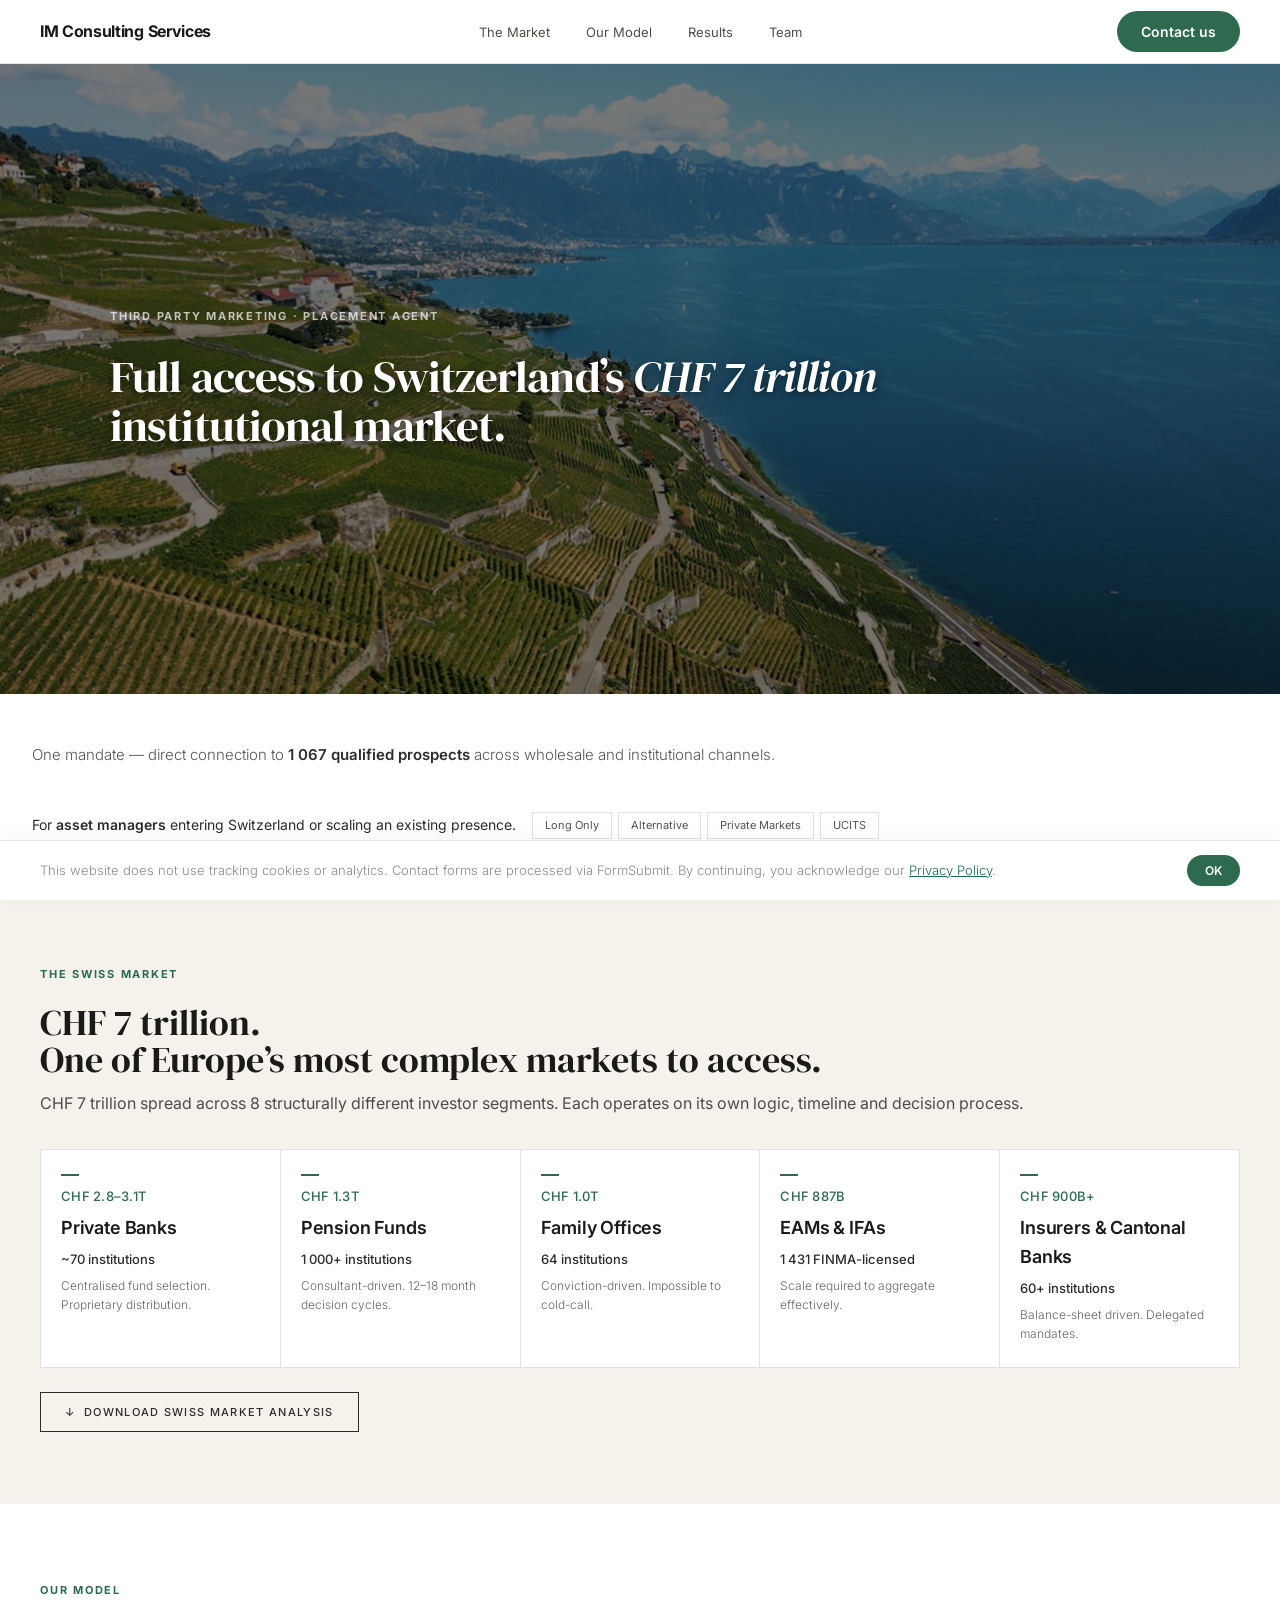
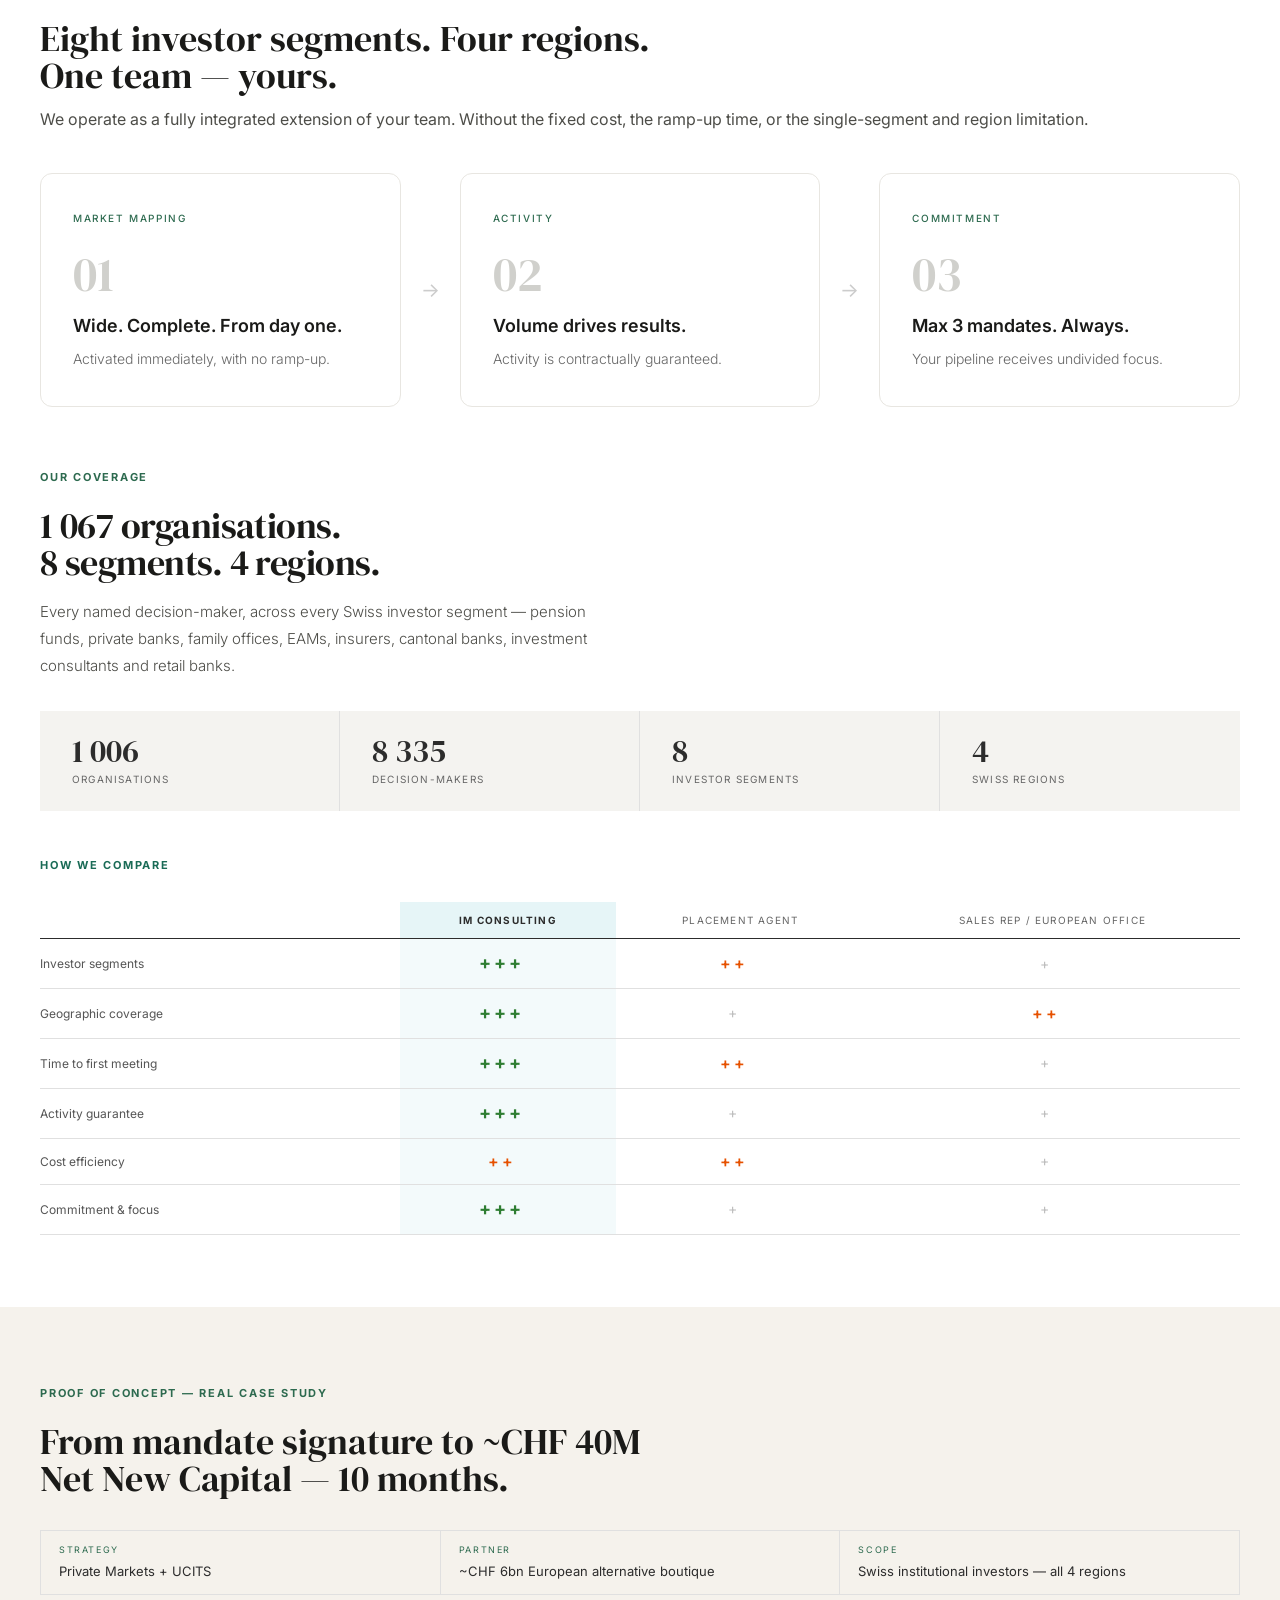
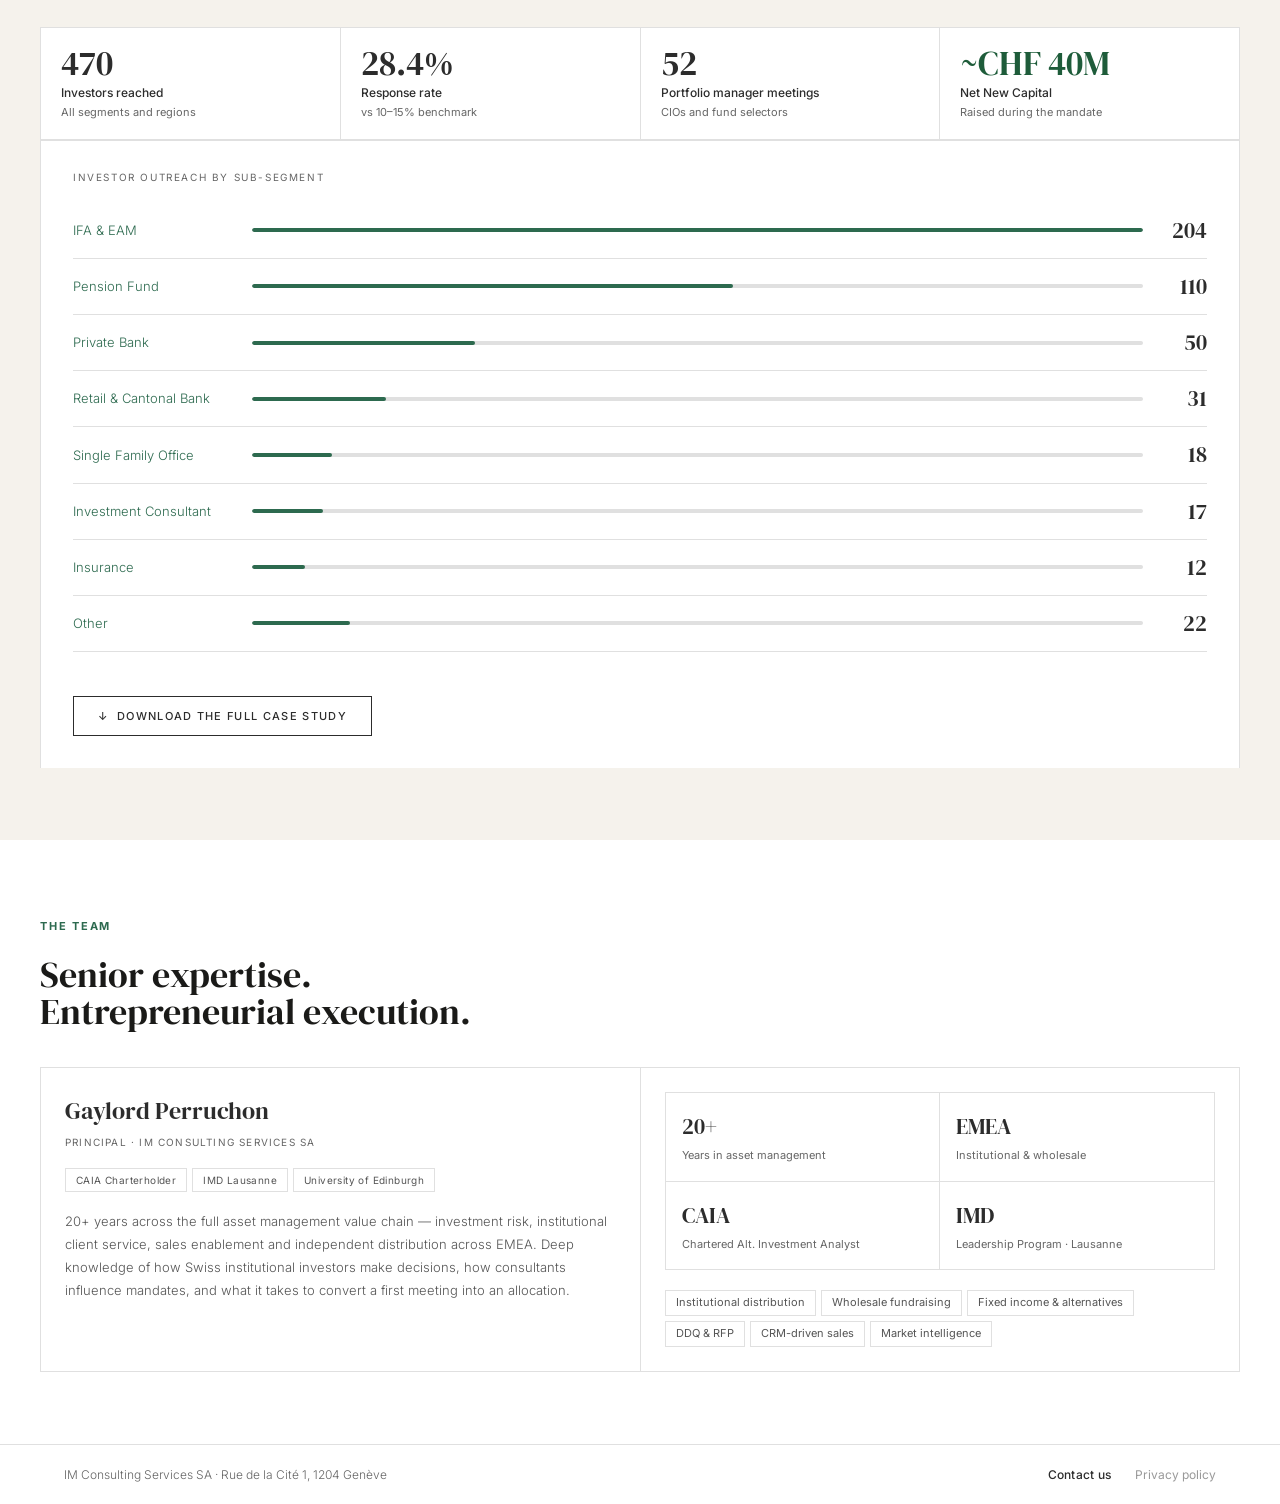
==== index.html @ d8a6eaa7 "Add files via upload" ====
﻿<!DOCTYPE html>
<html lang="en">
<head>
<!-- Google tag (gtag.js) -->
<script async src="https://www.googletagmanager.com/gtag/js?id=AW-18202239440"></script>
<script>
  window.dataLayer = window.dataLayer || [];
  function gtag(){dataLayer.push(arguments);}
  gtag('js', new Date());
  gtag('config', 'AW-18202239440');
</script>
<meta charset="UTF-8">
<meta name="viewport" content="width=device-width, initial-scale=1.0">
<link rel="icon" type="image/svg+xml" href="data:image/svg+xml,%3Csvg xmlns='http://www.w3.org/2000/svg' viewBox='0 0 100 100'%3E%3Ctext x='50' y='72' font-size='58' fill='%231A1A18' text-anchor='middle' font-family='Georgia,serif' font-weight='700' letter-spacing='-2'%3EIM%3C/text%3E%3C/svg%3E">
<title>IM Consulting Services | Third Party Marketing Switzerland</title>
<meta name="description" content="Independent placement agent for asset managers entering Switzerland. One mandate. 1 067 qualified prospects across 8 investor segments.">
<link rel="canonical" href="https://www.im-consultingservices.ch/">
<meta name="keywords" content="third party marketing Switzerland, placement agent Switzerland, Swiss institutional investors, UCITS distribution Switzerland, outsourced fund distribution, BDaaS, FinSA Art 28">
<meta property="og:type" content="website">
<meta property="og:url" content="https://www.im-consultingservices.ch/">
<meta property="og:title" content="IM Consulting Services | Third Party Marketing Switzerland">
<meta property="og:description" content="Independent placement agent for asset managers entering Switzerland. Direct connection to 1,067 qualified prospects across 8 investor segments and 4 regions.">
<meta name="twitter:card" content="summary">
<meta name="twitter:title" content="IM Consulting Services | Third Party Marketing Switzerland">
<meta name="twitter:description" content="Independent placement agent for asset managers entering Switzerland. 1,067 organisations. 8,865 named decision-makers.">
<script type="application/ld+json">
{
  "@context": "https://schema.org",
  "@type": "ProfessionalService",
  "name": "IM Consulting Services SA",
  "description": "Independent placement agent and third-party marketing firm for asset managers entering the Swiss institutional market.",
  "url": "https://www.im-consultingservices.ch",
  "email": "gp@im-consultingservices.ch",
  "address": {
    "@type": "PostalAddress",
    "streetAddress": "Rue de la Cité 1",
    "addressLocality": "Geneva",
    "postalCode": "1204",
    "addressCountry": "CH"
  },
  "founder": {
    "@type": "Person",
    "name": "Gaylord Perruchon",
    "jobTitle": "Principal"
  },
  "areaServed": "Switzerland",
  "knowsAbout": ["Third Party Marketing", "Placement Agent", "Outsourced Fund Distribution", "Swiss Institutional Investors"]
}
</script>
<meta http-equiv="Content-Security-Policy" content="upgrade-insecure-requests">
<link rel="preconnect" href="https://fonts.googleapis.com">
<link rel="preconnect" href="https://fonts.gstatic.com" crossorigin>
<link rel="preload" href="https://fonts.googleapis.com/css2?family=Inter:wght@300;400;500;600;700&family=DM+Serif+Display:ital@0;1&display=swap" as="style" onload="this.onload=null;this.rel='stylesheet'">
<noscript><link href="https://fonts.googleapis.com/css2?family=Inter:wght@300;400;500;600;700&family=DM+Serif+Display:ital@0;1&display=swap" rel="stylesheet"></noscript>
<link rel="stylesheet" href="style.css">
</head>
<body>

<!-- ── MODALS ──────────────────────────────────────── -->

<!-- MODAL: Swiss Investor Map -->
<div class="modal-ov" id="modal">
  <div class="modal">
    <button class="modal-x" onclick="closeModal()">&times;</button>
    <div class="modal-lbl">Proprietary Research &middot; 2026</div>
    <div class="modal-ttl">Request the Swiss Investor Map</div>
    <div class="modal-desc">Top 100 Swiss pension funds &mdash; AUM ranking, consultant mapping, allocation intelligence.</div>
    <form class="mf" id="modal-form">
      <div class="mf-grid">
        <input type="text" name="name" placeholder="Full name *" required>
        <input type="text" name="function" placeholder="Function *" required>
        <input type="text" name="company" placeholder="Company *" required>
        <input type="email" name="email" placeholder="Professional email *" required>
        <input type="text" name="strategy" placeholder="Strategy">
        <input type="text" name="aum" placeholder="AUM under management">
        <select name="domicile" class="full">
          <option value="" disabled selected>Fund domicile</option>
          <option>Luxembourg</option><option>Ireland</option>
          <option>Switzerland</option><option>Cayman Islands</option><option>Other</option>
        </select>
        <button type="submit" class="mf-btn full">Request the Swiss Investor Map &rarr;</button>
      </div>
    </form>
    <div class="mfine">We will contact you within 24 hours. No spam.</div>
  </div>
</div>

<!-- MODAL: Download -->
<div class="modal-ov" id="dl-modal">
  <div class="modal">
    <button class="modal-x" onclick="closeDownloadModal()">&times;</button>
    <div class="modal-lbl" id="dl-modal-lbl">Download</div>
    <div class="modal-ttl" id="dl-modal-ttl">Request the document</div>
    <div class="modal-desc">Leave your details and we will send it to you within 24 hours.</div>
    <form class="mf" id="dl-form">
      <div class="mf-grid">
        <input type="text" name="name" placeholder="Full name *" required>
        <input type="text" name="function" placeholder="Function *" required>
        <input type="text" name="company" placeholder="Company *" required>
        <input type="email" name="email" placeholder="Professional email *" required>
        <input type="hidden" name="document" id="dl-doc-field" value="">
        <button type="submit" class="mf-btn full">Request &rarr;</button>
      </div>
    </form>
    <div class="mfine" id="dl-success" style="display:none">&#10003;&nbsp; Thank you. We will send it within 24 hours.</div>
    <div class="mfine">No spam &middot; Professional use only</div>
  </div>
</div>

<!-- MODAL: Contact -->
<div class="modal-ov" id="contact-modal">
  <div class="modal">
    <button class="modal-x" onclick="closeContactModal()">&times;</button>
    <div class="modal-lbl">IM Consulting Services SA</div>
    <div class="modal-ttl">Send an enquiry</div>
    <div class="modal-desc">We will respond within 24 hours.</div>
    <form class="mf" id="contact-form">
      <div class="mf-grid">
        <input type="text" name="name" placeholder="Full name *" required>
        <input type="text" name="function" placeholder="Function *" required>
        <input type="text" name="company" placeholder="Company *" required>
        <input type="email" name="email" placeholder="Professional email *" required>
        <input type="text" name="strategy" placeholder="Strategy (UCITS, ILS...)">
        <input type="text" name="aum" placeholder="AUM under management">
        <button type="submit" class="mf-btn full">Send enquiry &rarr;</button>
      </div>
    </form>
    <div class="mfine">No spam &middot; We will respond within 24 hours</div>
  </div>
</div>

<!-- ── NAVIGATION ──────────────────────────────────── -->
<nav class="nav" role="navigation" aria-label="Main navigation">
  <a href="/" class="nav__logo" aria-label="IM Consulting Services" style="font-size:1rem;font-weight:700;letter-spacing:-0.02em">IM Consulting Services</a>
  <ul class="nav__links" role="list">
    <li><a href="#market" class="nav__link">The Market</a></li>
    <li><a href="#coverage" class="nav__link">Our Model</a></li>
    <li><a href="#results" class="nav__link">Results</a></li>
    <li><a href="#team" class="nav__link">Team</a></li>
  </ul>
  <div class="nav__controls">
    <button class="btn-accent" onclick="openContactModal()">Contact us</button>
    <button class="nav__hamburger" aria-label="Open menu" aria-expanded="false">
      <span></span><span></span><span></span>
    </button>
  </div>
</nav>

<div class="nav__overlay" role="dialog" aria-modal="true" aria-label="Navigation menu">
  <button class="overlay-close" aria-label="Close menu">&times;</button>
  <a href="#market" class="nav__link">The Market</a>
  <a href="#coverage" class="nav__link">Our Model</a>
  <a href="#results" class="nav__link">Results</a>
  <a href="#team" class="nav__link">Team</a>
</div>

<!-- ── HERO — VIDEO ────────────────────────────────── -->
<div class="hero hero--imc">
  <video class="hero__video" autoplay muted loop playsinline poster="hero-poster.jpg">
    <source src="hero-video.mp4" type="video/mp4">
  </video>
  <div class="hero__content">
    <span class="eyebrow h-anim-0" style="color:rgba(255,255,255,0.7)">Third Party Marketing &middot; Placement Agent</span>
    <h1 class="hero__title h-anim-1">Full access to Switzerland&rsquo;s <em style="color:#ffffff;font-style:italic">CHF&nbsp;7&nbsp;trillion</em> institutional market.</h1>
  </div>
</div>

<!-- ── MAIN CONTENT ────────────────────────────────── -->
<main>

<div class="hero-below">
  <p class="hero__subtitle">One mandate &mdash; direct connection to <strong>1 067 qualified prospects</strong> across wholesale and institutional channels.</p>
  <div class="hero-for">
    <div class="hero-for-inner">
      <span class="hero-for-txt">For <strong>asset managers</strong> entering Switzerland or scaling an existing presence.</span>
      <div class="stags">
        <span class="stag">Long Only</span>
        <span class="stag">Alternative</span>
        <span class="stag">Private Markets</span>
        <span class="stag">UCITS</span>
      </div>
    </div>
  </div>
</div>

<!-- THE MARKET -->
<section class="section-light--alt sec" id="market">
  <div class="w">
    <div class="sec-h fade-up">
      <span class="eyebrow">The Swiss Market</span>
      <h2>CHF 7 trillion.<br><em>One of Europe&rsquo;s most complex markets to access.</em></h2>
      <p>CHF 7 trillion spread across 8 structurally different investor segments. Each operates on its own logic, timeline and decision process.</p>
    </div>
    <div class="mkt-grid fade-up">
      <div class="mc">
        <div class="mc-bar"></div>
        <div class="mc-aum">CHF 2.8&ndash;3.1T</div>
        <div class="mc-name">Private Banks</div>
        <div class="mc-count"><strong>~70 institutions</strong></div>
        <div class="mc-note">Centralised fund selection. Proprietary distribution.</div>
      </div>
      <div class="mc">
        <div class="mc-bar"></div>
        <div class="mc-aum">CHF 1.3T</div>
        <div class="mc-name">Pension Funds</div>
        <div class="mc-count"><strong>1 000+ institutions</strong></div>
        <div class="mc-note">Consultant-driven. 12&ndash;18 month decision cycles.</div>
      </div>
      <div class="mc">
        <div class="mc-bar"></div>
        <div class="mc-aum">CHF 1.0T</div>
        <div class="mc-name">Family Offices</div>
        <div class="mc-count"><strong>64 institutions</strong></div>
        <div class="mc-note">Conviction-driven. Impossible to cold-call.</div>
      </div>
      <div class="mc">
        <div class="mc-bar"></div>
        <div class="mc-aum">CHF 887B</div>
        <div class="mc-name">EAMs &amp; IFAs</div>
        <div class="mc-count"><strong>1 431 FINMA-licensed</strong></div>
        <div class="mc-note">Scale required to aggregate effectively.</div>
      </div>
      <div class="mc">
        <div class="mc-bar"></div>
        <div class="mc-aum">CHF 900B+</div>
        <div class="mc-name">Insurers &amp; Cantonal Banks</div>
        <div class="mc-count"><strong>60+ institutions</strong></div>
        <div class="mc-note">Balance-sheet driven. Delegated mandates.</div>
      </div>
    </div>
    <button class="btn-dl-yellow" onclick="openDownloadModal('Swiss Market Analysis')">&#8595;&nbsp; Download Swiss Market Analysis</button>
  </div>
</section>

<!-- OUR MODEL -->
<section class="section-light sec" id="coverage">
  <div class="w">
    <div class="sec-h fade-up">
      <span class="eyebrow">Our Model</span>
      <h2>Eight investor segments. Four regions.<br><em>One team &mdash; yours.</em></h2>
      <p style="margin-top:12px">We operate as a fully integrated extension of your team. Without the fixed cost, the ramp-up time, or the single-segment and region limitation.</p>
    </div>

    <div class="val-grid fade-up">
      <div class="val-card">
        <div class="val-step">Market Mapping</div>
        <div class="val-num">01</div>
        <div class="val-title">Wide. Complete. From day one.</div>
        <div class="val-desc">Activated immediately, with no ramp-up.</div>
      </div>
      <div class="val-arrow">&#8594;</div>
      <div class="val-card">
        <div class="val-step">Activity</div>
        <div class="val-num">02</div>
        <div class="val-title">Volume drives results.</div>
        <div class="val-desc">Activity is contractually guaranteed.</div>
      </div>
      <div class="val-arrow">&#8594;</div>
      <div class="val-card">
        <div class="val-step">Commitment</div>
        <div class="val-num">03</div>
        <div class="val-title">Max 3 mandates. Always.</div>
        <div class="val-desc">Your pipeline receives undivided focus.</div>
      </div>
    </div>

    <div class="sec-h fade-up" style="margin-top:56px">
      <span class="eyebrow">Our Coverage</span>
      <h2 class="section-heading">1&nbsp;067 organisations.<br><em>8 segments. 4 regions.</em></h2>
      <p class="section-sub">Every named decision-maker, across every Swiss investor segment &mdash; pension funds, private banks, family offices, EAMs, insurers, cantonal banks, investment consultants and retail banks.</p>
    </div>

    <div class="hero-stat-bar fade-up" style="margin-top:32px">
      <div class="hstat"><div class="hstat__n" data-target="1067">1 067</div><div class="hstat__l">Organisations</div></div>
      <div class="hstat"><div class="hstat__n" data-target="8865">8 865</div><div class="hstat__l">Decision-makers</div></div>
      <div class="hstat"><div class="hstat__n" data-target="8">8</div><div class="hstat__l">Investor segments</div></div>
      <div class="hstat"><div class="hstat__n" data-target="4">4</div><div class="hstat__l">Swiss regions</div></div>
    </div>

    <div class="fade-up" style="margin-top:40px">
      <span class="eyebrow">How we compare</span>
      <div style="overflow-x:auto;margin-top:16px">
        <table class="cmp">
          <thead>
            <tr>
              <th style="width:30%;text-align:left"></th>
              <th class="us-th">IM Consulting</th>
              <th class="other-th">Placement Agent</th>
              <th class="other-th">Sales Rep / European office</th>
            </tr>
          </thead>
          <tbody>
            <tr><td class="row-label">Investor segments</td><td class="cmp-im"><span class="plus-g">+++</span></td><td class="cmp-other"><span class="plus-y">++</span></td><td class="cmp-other"><span class="plus-r">+</span></td></tr>
            <tr><td class="row-label">Geographic coverage</td><td class="cmp-im"><span class="plus-g">+++</span></td><td class="cmp-other"><span class="plus-r">+</span></td><td class="cmp-other"><span class="plus-y">++</span></td></tr>
            <tr><td class="row-label">Time to first meeting</td><td class="cmp-im"><span class="plus-g">+++</span></td><td class="cmp-other"><span class="plus-y">++</span></td><td class="cmp-other"><span class="plus-r">+</span></td></tr>
            <tr><td class="row-label">Activity guarantee</td><td class="cmp-im"><span class="plus-g">+++</span></td><td class="cmp-other"><span class="plus-r">+</span></td><td class="cmp-other"><span class="plus-r">+</span></td></tr>
            <tr><td class="row-label">Cost efficiency</td><td class="cmp-im"><span class="plus-y">++</span></td><td class="cmp-other"><span class="plus-y">++</span></td><td class="cmp-other"><span class="plus-r">+</span></td></tr>
            <tr><td class="row-label">Commitment &amp; focus</td><td class="cmp-im"><span class="plus-g">+++</span></td><td class="cmp-other"><span class="plus-r">+</span></td><td class="cmp-other"><span class="plus-r">+</span></td></tr>
          </tbody>
        </table>
      </div>
    </div>
  </div>
</section>

<!-- CASE STUDY -->
<section class="section-light--alt sec" id="results">
  <div class="w">
    <div class="sec-h fade-up">
      <span class="eyebrow">Proof of Concept &mdash; Real Case Study</span>
      <h2>From mandate signature to ~CHF&nbsp;40M<br><em>Net New Capital &mdash; 10 months.</em></h2>
    </div>
    <div class="poc-meta fade-up">
      <div class="poc-m"><div class="poc-ml">Strategy</div><div class="poc-mv">Private Markets + UCITS</div></div>
      <div class="poc-m"><div class="poc-ml">Partner</div><div class="poc-mv">~CHF 6bn European alternative boutique</div></div>
      <div class="poc-m"><div class="poc-ml">Scope</div><div class="poc-mv">Swiss institutional investors &mdash; all 4 regions</div></div>
    </div>
    <div class="kpis fade-up">
      <div class="kpi"><div class="kpi-n">470</div><div class="kpi-l"><b>Investors reached</b>All segments and regions</div></div>
      <div class="kpi"><div class="kpi-n">28.4%</div><div class="kpi-l"><b>Response rate</b>vs 10&ndash;15% benchmark</div></div>
      <div class="kpi"><div class="kpi-n">52</div><div class="kpi-l"><b>Portfolio manager meetings</b>CIOs and fund selectors</div></div>
      <div class="kpi"><div class="kpi-n hl">~CHF 40M</div><div class="kpi-l"><b>Net New Capital</b>Raised during the mandate</div></div>
    </div>
    <div class="seg-bk-full fade-up">
      <div class="bk-lbl">Investor outreach by sub-segment</div>
      <div class="bk-row"><span class="bk-name">IFA &amp; EAM</span><div class="bk-bar-w"><div class="bk-bar" style="width:100%"></div></div><span class="bk-n">204</span></div>
      <div class="bk-row"><span class="bk-name">Pension Fund</span><div class="bk-bar-w"><div class="bk-bar" style="width:54%"></div></div><span class="bk-n">110</span></div>
      <div class="bk-row"><span class="bk-name">Private Bank</span><div class="bk-bar-w"><div class="bk-bar" style="width:25%"></div></div><span class="bk-n">50</span></div>
      <div class="bk-row"><span class="bk-name">Retail &amp; Cantonal Bank</span><div class="bk-bar-w"><div class="bk-bar" style="width:15%"></div></div><span class="bk-n">31</span></div>
      <div class="bk-row"><span class="bk-name">Single Family Office</span><div class="bk-bar-w"><div class="bk-bar" style="width:9%"></div></div><span class="bk-n">18</span></div>
      <div class="bk-row"><span class="bk-name">Investment Consultant</span><div class="bk-bar-w"><div class="bk-bar" style="width:8%"></div></div><span class="bk-n">17</span></div>
      <div class="bk-row"><span class="bk-name">Insurance</span><div class="bk-bar-w"><div class="bk-bar" style="width:6%"></div></div><span class="bk-n">12</span></div>
      <div class="bk-row"><span class="bk-name">Other</span><div class="bk-bar-w"><div class="bk-bar" style="width:11%"></div></div><span class="bk-n">22</span></div>
      <div style="padding:20px 0 4px">
        <button class="btn-dl-yellow" onclick="openDownloadModal('Full Case Study')">&#8595;&nbsp; Download the full case study</button>
      </div>
    </div>
  </div>
</section>

<!-- TEAM -->
<section class="section-light sec" id="team">
  <div class="w">
    <div class="sec-h fade-up">
      <span class="eyebrow">The Team</span>
      <h2>Senior expertise.<br><em>Entrepreneurial execution.</em></h2>
    </div>
    <div class="team-grid fade-up">
      <div class="tc">
        <div class="tname">Gaylord Perruchon</div>
        <div class="ttitle">Principal &middot; IM Consulting Services SA</div>
        <div class="tcreds">
          <span class="tcred">CAIA Charterholder</span>
          <span class="tcred">IMD Lausanne</span>
          <span class="tcred">University of Edinburgh</span>
        </div>
        <p class="tbio">20+ years across the full asset management value chain &mdash; investment risk, institutional client service, sales enablement and independent distribution across EMEA. Deep knowledge of how Swiss institutional investors make decisions, how consultants influence mandates, and what it takes to convert a first meeting into an allocation.</p>
      </div>
      <div class="tc">
        <div class="tstats">
          <div class="tst"><div class="tst-n">20+</div><div class="tst-l">Years in asset management</div></div>
          <div class="tst"><div class="tst-n">EMEA</div><div class="tst-l">Institutional &amp; wholesale</div></div>
          <div class="tst"><div class="tst-n">CAIA</div><div class="tst-l">Chartered Alt. Investment Analyst</div></div>
          <div class="tst"><div class="tst-n">IMD</div><div class="tst-l">Leadership Program &middot; Lausanne</div></div>
        </div>
        <div class="etags">
          <span class="etag">Institutional distribution</span>
          <span class="etag">Wholesale fundraising</span>
          <span class="etag">Fixed income &amp; alternatives</span>
          <span class="etag">DDQ &amp; RFP</span>
          <span class="etag">CRM-driven sales</span>
          <span class="etag">Market intelligence</span>
        </div>
      </div>
    </div>
  </div>
</section>

</main>

<!-- ── FOOTER ────────────────────────────────────── -->
<footer class="footer-bar">
  <span class="footer-bar__left">
    IM Consulting Services SA &middot; Rue de la Cit&eacute; 1, 1204 Gen&egrave;ve
  </span>
  <div class="footer-bar__right">
    <a href="mailto:gp@im-consultingservices.ch" class="footer-contact-link">Contact us</a>
    <a href="privacy.html" class="footer-bar__link">Privacy policy</a>
  </div>
</footer>

<!-- ── COOKIE BANNER ─────────────────────────────── -->
<div class="cookie-banner" id="cookie-banner" role="alert">
  <p class="cookie-banner__text">This website does not use tracking cookies or analytics. Contact forms are processed via FormSubmit. By continuing, you acknowledge our <a href="privacy.html">Privacy Policy</a>.</p>
  <button class="btn-accent btn-sm" id="cookie-accept">OK</button>
</div>

<script src="main.js"></script>
</body>
</html>
---- style.css ----
﻿/* =========================================================
   IM WEALTH SELECT® — V6  |  Vontobel Light
   100% Light · Hero 70vh floating text · Vert = CTA only
   ========================================================= */

:root {
  --accent:        #1A6B56;
  --accent-light:  #4A8A6E;
  --accent-dim:    rgba(26,107,86,0.08);
  --accent-border: rgba(26,107,86,0.20);
  --bg-light:      #FFFFFF;
  --bg-light-alt:  #F5F2EC;
  --text-dark:     #1A1A18;
  --text-dark-sub: #4D4D48;
  --text-dark-mut: #8A8A85;
  --border-light:  #E5E3DC;
  --f-sans:  'Inter', sans-serif;
  --f-serif: 'Georgia', 'Times New Roman', serif;
  --ease:    cubic-bezier(0.2, 0.8, 0.2, 1);
  --nav-h:   64px;
}

/* ── RESET ──────────────────────────────────────── */
*, *::before, *::after { margin:0; padding:0; box-sizing:border-box; }
html  { scroll-behavior:smooth; scroll-padding-top:calc(var(--nav-h) + 64px); -webkit-text-size-adjust:100%; }
body  {
  background:var(--bg-light); color:var(--text-dark-sub);
  font-family:var(--f-sans); font-size:16px; line-height:1.6;
  overflow-x:hidden; -webkit-font-smoothing:antialiased;
  -moz-osx-font-smoothing:grayscale;
}
h1,h2,h3,h4 { font-weight:400; line-height:1.1; color:var(--text-dark); }
h1 { font-family:var(--f-serif); font-weight:400; letter-spacing:-0.01em; }
a  { text-decoration:none; color:inherit; }
img,video { display:block; max-width:100%; }
ul  { list-style:none; }

/* ── LAYOUT ─────────────────────────────────────── */
.container { width:100%; max-width:1140px; margin:0 auto; padding:0 24px; }
@media (min-width:768px) { .container { padding:0 40px; } }

section { padding:80px 0; }
@media (min-width:768px) { section { padding:120px 0; } }

.section-light      { background:var(--bg-light);    color:var(--text-dark-sub); }
.section-light--alt { background:var(--bg-light-alt);color:var(--text-dark-sub); }
.section-light h1,.section-light h2,.section-light h3,
.section-light--alt h1,.section-light--alt h2,.section-light--alt h3 { color:var(--text-dark); }

/* ── TYPOGRAPHY ─────────────────────────────────── */
.eyebrow {
  display:inline-block; font-size:0.6875rem; font-weight:700;
  letter-spacing:0.16em; text-transform:uppercase;
  color:var(--accent); margin-bottom:12px;
}
.section-heading {
  font-family:var(--f-serif); font-weight:400;
  font-size:clamp(1.5rem,2.2vw,2rem);
  letter-spacing:-0.015em; line-height:1.15;
  margin-top:8px; margin-bottom:16px; color:var(--text-dark);
}
.section-sub {
  font-size:0.9375rem; font-weight:300; line-height:1.8;
  max-width:580px; color:var(--text-dark-sub);
  word-break:normal; overflow:visible;
}
@media (max-width:767px) {
  .section-sub { max-width:100%; }
}

/* ── ANIMATIONS ─────────────────────────────────── */
@keyframes blurReveal {
  from { opacity:0; filter:blur(14px); transform:translateY(18px); }
  to   { opacity:1; filter:blur(0);    transform:translateY(0); }
}
@keyframes fadeUp {
  from { opacity:0; transform:translateY(28px); }
  to   { opacity:1; transform:translateY(0); }
}
.h-anim-0 { opacity:0; animation:fadeUp     0.85s var(--ease) 0.10s forwards; }
.h-anim-1 { opacity:0; animation:blurReveal 1.0s  var(--ease) 0.40s forwards; }

.fade-up {
  opacity:0; transform:translateY(28px);
  transition:opacity 0.72s var(--ease), transform 0.72s var(--ease);
}
.fade-up.is-visible { opacity:1; transform:translateY(0); }

.stagger-item {
  opacity:0; transform:translateY(28px);
  transition:opacity 0.72s var(--ease), transform 0.72s var(--ease);
}
.stagger-item.is-visible { opacity:1; transform:translateY(0); }
.stagger-grid .stagger-item:nth-child(1) { transition-delay:  0ms; }
.stagger-grid .stagger-item:nth-child(2) { transition-delay:110ms; }
.stagger-grid .stagger-item:nth-child(3) { transition-delay:220ms; }
.stagger-grid .stagger-item:nth-child(4) { transition-delay:330ms; }
.stagger-grid .stagger-item:nth-child(5) { transition-delay:440ms; }
.stagger-grid .stagger-item:nth-child(6) { transition-delay:550ms; }
.stagger-grid .stagger-item:nth-child(7) { transition-delay:660ms; }
.stagger-grid .stagger-item:nth-child(8) { transition-delay:770ms; }

/* ── BUTTONS ─────────────────────────────────────── */
.btn-accent {
  display:inline-flex; align-items:center; gap:8px;
  background:#2D6A4F; color:#FFF;
  padding:12px 24px; border-radius:999px;
  font-family:var(--f-sans); font-size:14px; font-weight:600;
  border:none; cursor:pointer; white-space:nowrap;
  text-decoration:none; letter-spacing:0;
  transition:opacity 0.28s, transform 0.3s var(--ease);
}
.btn-accent:hover  { opacity:0.86; }
.btn-accent:active { transform:scale(0.98); }

.btn-outline-dark {
  display:inline-flex; align-items:center;
  background:transparent; color:var(--text-dark);
  padding:13px 28px; border-radius:999px;
  font-family:var(--f-sans); font-size:0.875rem; font-weight:400;
  border:0.5px solid var(--border-light); cursor:pointer;
  white-space:nowrap; text-decoration:none;
  transition:border-color 0.28s, color 0.28s;
}
.btn-outline-dark:hover { border-color:var(--accent); color:var(--accent); }

.btn-sm { padding:8px 18px; font-size:0.75rem; }

@media (hover:none) { .btn-accent,.btn-outline-dark { transition:none; } }

/* ── NAVIGATION ─────────────────────────────────── */
.nav {
  position:fixed; inset:0 0 auto 0; z-index:100;
  height:var(--nav-h); display:flex; align-items:center;
  justify-content:space-between; padding:0 24px;
  background:#FFF; border-bottom:0.5px solid var(--border-light);
  transition:box-shadow 0.3s var(--ease);
}
.nav.is-scrolled { box-shadow:0 1px 24px rgba(0,0,0,0.06); }
@media (min-width:768px) { .nav { padding:0 40px; } }

.nav__logo {
  font-size:1.0625rem; font-weight:700; color:var(--text-dark);
  letter-spacing:-0.02em; flex-shrink:0; z-index:1;
}
.nav__links {
  display:none; gap:36px;
  position:absolute; left:50%; transform:translateX(-50%);
}
@media (min-width:768px) { .nav__links { display:flex; align-items:center; } }

.nav__link {
  font-size:0.8125rem; color:var(--text-dark-sub); font-weight:400;
  position:relative; padding-bottom:3px;
  transition:color 0.25s; white-space:nowrap;
}
.nav__link::after {
  content:''; position:absolute; bottom:0; left:0; right:0;
  height:1px; background:var(--accent);
  transform:scaleX(0); transform-origin:right center;
  transition:transform 220ms var(--ease);
}
.nav__link:hover { color:var(--text-dark); }
.nav__link:hover::after,
.nav__link[aria-current="page"]::after { transform:scaleX(1); transform-origin:left center; }
.nav__link[aria-current="page"] { color:var(--text-dark); }

.nav__controls { display:flex; align-items:center; gap:12px; flex-shrink:0; }

/* ── LANGUAGE DROPDOWN ──────────────────────────── */
.nav__lang { position:relative; display:none; }
@media (min-width:768px) { .nav__lang { display:flex; align-items:center; } }

.nav__lang-btn {
  display:flex; align-items:center; gap:5px;
  font-family:var(--f-sans); font-size:0.8125rem; font-weight:500;
  color:var(--text-dark-sub); background:none;
  border:0.5px solid var(--border-light); border-radius:999px;
  padding:6px 13px; cursor:pointer;
  transition:color 0.2s, border-color 0.2s;
  white-space:nowrap; user-select:none;
}
.nav__lang-btn:hover { color:var(--text-dark); border-color:var(--text-dark-mut); }
.nav__lang-btn svg {
  width:9px; height:9px; stroke:currentColor; fill:none; stroke-width:2;
  transition:transform 0.2s var(--ease);
}
.nav__lang.is-open .nav__lang-btn svg { transform:rotate(180deg); }

.nav__lang-dropdown {
  position:absolute; top:calc(100% + 8px); right:0;
  min-width:148px; background:#FFF;
  border:0.5px solid var(--border-light); border-radius:14px;
  padding:6px; box-shadow:0 8px 32px rgba(0,0,0,0.08);
  opacity:0; pointer-events:none;
  transform:translateY(-6px);
  transition:opacity 200ms var(--ease), transform 200ms var(--ease);
  z-index:200;
}
.nav__lang.is-open .nav__lang-dropdown { opacity:1; pointer-events:all; transform:translateY(0); }

.nav__lang-option {
  display:flex; align-items:center; gap:8px; padding:9px 14px;
  font-size:0.8125rem; font-weight:400; color:var(--text-dark-sub);
  border-radius:9px; cursor:pointer; white-space:nowrap;
  transition:background 0.15s, color 0.15s;
}
.nav__lang-option:hover     { background:var(--accent-dim); color:var(--text-dark); }
.nav__lang-option.is-active { color:var(--accent); font-weight:600; }

.nav__cta { display:none; }
@media (min-width:768px) { .nav__cta { display:inline-flex; } }

/* ── HAMBURGER ──────────────────────────────────── */
.nav__hamburger {
  display:flex; flex-direction:column; justify-content:center;
  align-items:center; gap:5px; width:40px; height:40px;
  background:none; border:none; cursor:pointer; padding:8px; flex-shrink:0;
}
@media (min-width:768px) { .nav__hamburger { display:none; } }

.nav__hamburger span {
  display:block; width:22px; height:1px; background:var(--text-dark);
  transform-origin:center;
  transition:transform 300ms var(--ease), opacity 200ms;
}
.nav__hamburger.is-open span:nth-child(1) { transform:translateY(6px) rotate(45deg); }
.nav__hamburger.is-open span:nth-child(2) { opacity:0; transform:scaleX(0); }
.nav__hamburger.is-open span:nth-child(3) { transform:translateY(-6px) rotate(-45deg); }

/* ── OVERLAY MOBILE — CRÈME ─────────────────────── */
.nav__overlay {
  position:fixed; inset:0; z-index:99;
  background:var(--bg-light-alt);
  display:flex; flex-direction:column; align-items:center;
  justify-content:center; gap:28px;
  opacity:0; pointer-events:none;
  transition:opacity 320ms var(--ease);
}
.nav__overlay.is-open { opacity:1; pointer-events:all; }
.nav__overlay .nav__link { font-size:1.375rem; font-weight:600; color:var(--text-dark); }
.nav__overlay .nav__link::after { display:none; }

.overlay-close {
  position:absolute; top:22px; right:22px;
  background:none; border:none; color:var(--text-dark);
  font-size:22px; cursor:pointer; padding:8px; line-height:1;
  opacity:0.4; transition:opacity 0.2s;
}
.overlay-close:hover { opacity:1; }

.overlay__lang { display:flex; align-items:center; gap:14px; }
.overlay__lang-sep  { color:var(--border-light); font-size:0.875rem; }
.overlay__lang-item {
  font-size:0.875rem; font-weight:500; color:var(--text-dark-mut);
  cursor:pointer; transition:color 0.2s;
}
.overlay__lang-item:hover,
.overlay__lang-item.is-active  { color:var(--text-dark); }
.overlay__lang-item.is-active  { font-weight:700; }

/* ── HERO V6 — 70vh · vidéo brute · texte flottant ── */
.hero {
  position:relative;
  height:70vh; min-height:420px;
  margin-top:var(--nav-h);
  display:flex; align-items:center; justify-content:flex-start;
  text-align:left;
  overflow:hidden;
  background:#111; /* fallback si vidéo absente */
  padding-left:24px; padding-right:24px;
}
@media (min-width:768px)  { .hero { padding-left:40px; padding-right:40px; } }
@media (min-width:1200px) { .hero { padding-left:calc((100vw - 1140px) / 2 + 40px); padding-right:40px; } }

/* Vidéo : aucun filtre, aucun overlay opaque */
.hero__video {
  position:absolute; inset:0;
  width:100%; height:100%; object-fit:cover;
  z-index:0; will-change:transform; pointer-events:none;
}
.hero__video::-webkit-media-controls,
.hero__video::-webkit-media-controls-panel,
.hero__video::-webkit-media-controls-start-playback-button,
.hero__video::-webkit-media-controls-fullscreen-button,
.hero__video::-webkit-media-controls-enclosure { display:none !important; }
/* Static poster for mobile — video hidden, image shown */
.hero__poster {
  display:none;
  position:absolute; inset:0;
  width:100%; height:100%; object-fit:cover;
  z-index:0; pointer-events:none;
}
@media (max-width:768px) {
  .hero__video { display: none; }
  .hero__poster { display: block; }
  .hero {
    background-image: url('hero-poster.jpg');
    background-size: cover;
    background-position: center;
  }
}

/* Texte directement sur vidéo */
.hero__content {
  position:relative; z-index:2;
  text-align:left; padding:0; max-width:min(920px, calc(100vw - 80px));
  display:flex; flex-direction:column; gap:14px;
}

/* H1 — Inter Bold, blanc, ombre portée */
.hero__title {
  font-family:    var(--f-sans);
  font-size:      clamp(1.75rem, 2.8vw, 2.5rem);
  font-weight:    400;
  color:          #FFFFFF;
  text-shadow:    0 2px 10px rgba(0,0,0,0.5);
  letter-spacing: -0.025em;
  line-height:    1.1;
}

/* Sous-titre — gras, blanc, ombre portée · même axe que le H1 */
.hero__subtitle {
  font-size:   clamp(0.875rem, 1.4vw, 1rem);
  font-weight: 300;
  color:       #FFFFFF;
  text-shadow: 0 2px 10px rgba(0,0,0,0.5);
  line-height: 1.5;
}

/* ── PAGE HERO — pages secondaires ─────────────── */
.page-hero {
  padding-top:calc(var(--nav-h) + 72px); padding-bottom:64px;
  background:var(--bg-light);
}
@media (min-width:768px) { .page-hero { padding-top:calc(var(--nav-h) + 96px); padding-bottom:80px; } }

.page-hero__inner  { max-width:720px; }
.page-hero__title  {
  font-family:var(--f-serif); font-weight:400;
  font-size:clamp(1.5rem,2.2vw,2rem);
  letter-spacing:-0.02em; line-height:1.1;
  margin-top:10px; margin-bottom:20px; color:var(--text-dark);
}
.page-hero__sub {
  font-size:0.9375rem; font-weight:300; line-height:1.8; color:var(--text-dark-sub);
}

/* ── ANCHOR NAV — pages secondaires (clair) ─────── */
.anchor-nav {
  position:sticky; top:var(--nav-h); z-index:50;
  background:var(--bg-light); border-bottom:0.5px solid var(--border-light);
  display:flex; overflow-x:auto; scrollbar-width:none;
}
.anchor-nav::-webkit-scrollbar { display:none; }
.anchor-nav__item {
  flex-shrink:0; padding:15px 24px;
  font-size:0.6875rem; font-weight:700;
  letter-spacing:0.1em; text-transform:uppercase;
  color:var(--text-dark-mut); border-bottom:2px solid transparent;
  transition:color 0.25s, border-color 0.25s;
  white-space:nowrap; text-decoration:none;
}
.anchor-nav__item:hover   { color:var(--text-dark); border-bottom-color:var(--accent); }
.anchor-nav__item.is-active { color:var(--text-dark); border-bottom-color:var(--text-dark); }
/* right-edge fade cue + scroll snap — mobile only */
@media (max-width:767px) {
  .anchor-nav {
    padding-inline: 24px;
    scroll-padding-inline-start: 24px;
    scroll-snap-type: x mandatory;
  }
  .anchor-nav__item { scroll-snap-align: start; }
  .anchor-nav::after {
    content:''; position:absolute; right:0; top:0; bottom:0;
    width:48px; pointer-events:none; z-index:1;
    background:linear-gradient(to right, transparent, var(--bg-light));
  }
}

/* ── CHALLENGE SECTION ──────────────────────────── */
.challenge-block { max-width:720px; }

.challenge__statement {
  font-family:var(--f-serif); font-weight:400;
  font-size:clamp(1.5rem,3.5vw,2.25rem);
  color:var(--text-dark); letter-spacing:-0.02em;
  line-height:1.25; margin-bottom:28px;
}
.challenge__body {
  font-size:0.9375rem; font-weight:300; color:var(--text-dark-sub);
  line-height:1.85; margin-bottom:20px; max-width:640px;
}

/* ── APPROCHE — CARTES CLAIRES ──────────────────── */
.card {
  background:var(--bg-light); border:0.5px solid var(--border-light);
  border-radius:12px; padding:32px; position:relative;
  isolation:isolate; overflow:hidden;
  transition:border-color 0.4s var(--ease), transform 0.4s var(--ease),
             box-shadow 0.4s var(--ease);
}
.card.has-spotlight::before {
  content:''; position:absolute; inset:0; z-index:-1;
  border-radius:inherit;
  background:radial-gradient(320px circle at var(--mx,50%) var(--my,50%),
              rgba(26,107,86,0.06), transparent 70%);
  opacity:0; transition:opacity 400ms var(--ease); pointer-events:none;
}
.card.has-spotlight:hover::before { opacity:1; }
.card:hover {
  border-color:var(--accent-border); transform:translateY(-3px);
  box-shadow:0 12px 32px rgba(0,0,0,0.05);
}
@media (hover:none) {
  .card:hover { transform:none; border-color:var(--border-light); box-shadow:none; }
  .card.has-spotlight::before { display:none; }
}
/* Step — gris, jamais vert */
.card__step {
  display:block; font-size:0.6875rem; font-weight:700;
  letter-spacing:0.14em; text-transform:uppercase;
  color:var(--text-dark-mut); margin-bottom:16px;
}
.card__title {
  font-size:1.0625rem; font-weight:400; color:var(--text-dark);
  line-height:1.3; margin-bottom:10px;
}
.card__body {
  font-size:0.875rem; font-weight:300; color:var(--text-dark-sub); line-height:1.8;
}

/* ── PUBLICATION CARDS — CLAIRES ────────────────── */
.pub-card {
  background:var(--bg-light); border:0.5px solid var(--border-light);
  border-radius:12px; padding:28px;
  display:flex; flex-direction:column; gap:12px;
  position:relative; isolation:isolate; overflow:hidden;
  transition:border-color 0.5s var(--ease), transform 0.5s var(--ease),
             box-shadow 0.5s var(--ease);
  text-decoration:none; cursor:pointer;
}
.pub-card.has-spotlight::before {
  content:''; position:absolute; inset:0; z-index:-1;
  border-radius:inherit;
  background:radial-gradient(320px circle at var(--mx,50%) var(--my,50%),
              rgba(26,107,86,0.06), transparent 70%);
  opacity:0; transition:opacity 400ms var(--ease); pointer-events:none;
}
.pub-card.has-spotlight:hover::before { opacity:1; }
.pub-card:hover {
  background: radial-gradient(circle at center, var(--accent-dim) 0%, var(--bg-light) 70%);
  border-color: var(--accent-border);
  box-shadow: 0 15px 30px rgba(0, 0, 0, 0.06);
  transform: translateY(-3px);
}
@media (hover:none) {
  .pub-card:hover {
    background: var(--bg-light);
    border-color: var(--border-light);
    box-shadow: none;
    transform: none;
  }
  .pub-card.has-spotlight::before { display:none; }
  .pub-card:hover .pub-card__title { color: var(--text-dark); }
  .pub-card:hover .pub-card__date,
  .pub-card:hover .pub-card__cat  { color: var(--text-dark-mut); }
  .pub-card:hover .pub-card__link  { color: var(--text-dark-mut); }
}

.pub-card__meta { display:flex; align-items:center; gap:10px; }
.pub-card__date {
  font-size:0.6875rem; font-weight:400;
  color:var(--text-dark-mut); letter-spacing:0.02em;
  transition:color 0.25s ease;
}
.pub-card__cat {
  font-size:0.625rem; font-weight:700; letter-spacing:0.1em;
  text-transform:uppercase; color:var(--text-dark-mut);
  border:0.5px solid var(--border-light); border-radius:999px;
  padding:3px 9px; white-space:nowrap; background:none;
  transition:color 0.25s ease, border-color 0.25s ease;
}
.pub-card__title {
  font-size:0.9375rem; font-weight:400; color:var(--text-dark);
  line-height:1.45; flex:1; transition:color 0.25s ease;
}
.pub-card:hover .pub-card__title { color:var(--accent); }
.pub-card__link {
  font-size:0.8125rem; font-weight:500; color:var(--text-dark-mut);
  display:flex; align-items:center; gap:4px; margin-top:auto;
  transition:color 0.25s ease;
}
.pub-card:hover .pub-card__date,
.pub-card:hover .pub-card__cat { color:var(--accent); }
.pub-card:hover .pub-card__link { color:var(--accent); }

/* ── ARTICLE LIST — Publications page ───────────── */
.article-list { display:flex; flex-direction:column; border-top:0.5px solid var(--border-light); }
.article-item {
  display:flex; flex-direction:column; gap:8px;
  padding:28px 0; border-bottom:0.5px solid var(--border-light);
  cursor:pointer; transition:opacity 0.2s;
}
@media (min-width:768px) {
  .article-item { flex-direction:row; justify-content:space-between; align-items:flex-start; gap:40px; }
}
.article-item:hover .article-item__title { color:var(--accent); }
.article-item__body { flex:1; }
.article-item__title {
  font-size:1rem; font-weight:400; color:var(--text-dark);
  line-height:1.35; margin-bottom:6px;
  transition:color 0.25s;
}
.article-item__excerpt {
  font-size:0.875rem; font-weight:300; color:var(--text-dark-sub); line-height:1.7;
}
.article-item__meta {
  display:flex; flex-direction:column; gap:6px; flex-shrink:0;
}
@media (min-width:768px) { .article-item__meta { align-items:flex-end; } }
.article-item__date { font-size:0.8125rem; color:var(--text-dark-mut); white-space:nowrap; }
.badge {
  display:inline-block; padding:2px 9px;
  font-size:0.625rem; font-weight:700; letter-spacing:0.08em; text-transform:uppercase;
  color:var(--text-dark-mut); border:0.5px solid var(--border-light);
  border-radius:999px; white-space:nowrap;
}

/* ── USE-CASE CARDS ─────────────────────────────── */
.usecase-card {
  background: var(--bg-light);
  border: 0.5px solid var(--border-light);
  border-radius: 12px;
  padding: 32px 28px;
  display: flex;
  flex-direction: column;
  position: relative;
  cursor: pointer;
  transition: border-color 0.35s var(--ease), box-shadow 0.35s var(--ease), transform 0.35s var(--ease);
}
.usecase-card::before {
  content: '';
  position: absolute;
  inset: -1px;
  border-radius: inherit;
  background: radial-gradient(circle 200px at var(--mx, 50%) var(--my, 50%), var(--accent-dim), transparent);
  opacity: 0;
  transition: opacity 0.4s var(--ease);
  pointer-events: none;
}
.usecase-card:hover,
.usecase-card:focus-visible,
.usecase-card.is-expanded {
  border-color: var(--accent-border);
  transform: translateY(-3px);
  box-shadow: 0 8px 32px rgba(0,0,0,0.07);
  outline: none;
  z-index: 1;
}
.usecase-card:hover::before,
.usecase-card:focus-visible::before,
.usecase-card.is-expanded::before { opacity: 1; }
.usecase-card__icon {
  display: block;
  width: 28px;
  height: 28px;
  margin-bottom: 20px;
  flex-shrink: 0;
  color: var(--text-dark);
  transition: color 0.25s var(--ease);
}
.usecase-card:hover .usecase-card__icon,
.usecase-card:focus-visible .usecase-card__icon,
.usecase-card.is-expanded .usecase-card__icon { color: var(--accent); }
.usecase-card__title {
  font-size: 1rem;
  font-weight: 600;
  color: var(--text-dark);
  line-height: 1.3;
  transition: color 0.25s var(--ease);
}
.usecase-card:hover .usecase-card__title,
.usecase-card:focus-visible .usecase-card__title,
.usecase-card.is-expanded .usecase-card__title { color: var(--accent); }
.usecase-card__body {
  font-size: 0.875rem;
  font-weight: 300;
  color: var(--text-dark-sub);
  line-height: 1.75;
  max-height: 0;
  overflow: hidden;
  opacity: 0;
  margin-top: 0;
  transition: max-height 0.4s var(--ease), opacity 0.3s var(--ease), margin-top 0.3s var(--ease);
}
.usecase-card:hover .usecase-card__body,
.usecase-card:focus-visible .usecase-card__body,
.usecase-card.is-expanded .usecase-card__body {
  max-height: 250px;
  opacity: 1;
  margin-top: 12px;
}
@media (hover: none) {
  .usecase-card:hover {
    border-color: var(--border-light);
    transform: none;
    box-shadow: none;
    z-index: auto;
  }
  .usecase-card:hover::before { opacity: 0; }
  .usecase-card:hover .usecase-card__icon { color: var(--text-dark); }
  .usecase-card:hover .usecase-card__title { color: var(--text-dark); }
  .usecase-card:hover .usecase-card__body { max-height: 0; opacity: 0; margin-top: 0; }
  /* Re-affirm is-expanded after hover resets — iOS sticky hover has equal specificity and would otherwise win */
  .usecase-card.is-expanded { border-color: var(--accent-border); transform: translateY(-3px); box-shadow: 0 8px 32px rgba(0,0,0,0.07); z-index: 1; }
  .usecase-card.is-expanded::before { opacity: 1; }
  .usecase-card.is-expanded .usecase-card__icon { color: var(--accent); }
  .usecase-card.is-expanded .usecase-card__title { color: var(--accent); }
  .usecase-card.is-expanded .usecase-card__body { max-height: 250px; opacity: 1; margin-top: 12px; }
}

/* ── TEAM PROFILE ───────────────────────────────── */
.profile {
  display:flex; flex-direction:column; gap:24px;
  max-width:720px;
}
@media (min-width:768px) { .profile { flex-direction:row; gap:48px; align-items:flex-start; } }

.profile__photo {
  width:160px; height:160px; border-radius:50%; flex-shrink:0;
  border:0.5px solid var(--border-light);
  display:block; object-fit:cover; overflow:hidden;
}

.profile__name {
  font-size:1.375rem; font-weight:400; color:var(--text-dark); margin-bottom:4px;
}
.profile__role {
  font-size:0.8125rem; font-weight:400; color:var(--text-dark-mut);
  letter-spacing:0.04em; text-transform:uppercase; margin-bottom:16px;
}
.profile__bio {
  font-size:0.9375rem; font-weight:300; color:var(--text-dark-sub);
  line-height:1.85; margin-bottom:12px;
}
.profile-section { padding-top: 40px; }
@media (min-width:768px) { .profile-section { padding-top: 56px; } }
.profile__content { cursor: pointer; }
.profile__bio-wrap {
  max-height: 0;
  overflow: hidden;
  opacity: 0;
  transition: max-height 0.45s var(--ease), opacity 0.35s var(--ease);
}
.profile__content:hover .profile__bio-wrap,
.profile__content:focus-visible .profile__bio-wrap,
.profile__content.is-expanded .profile__bio-wrap {
  max-height: 400px;
  opacity: 1;
}
.profile__read-more {
  display: block;
  overflow: hidden;
  max-height: 2em;
  opacity: 1;
  font-size: 0.8125rem;
  color: var(--text-dark-mut);
  margin-top: 4px;
  margin-bottom: 20px;
  transition: max-height 0.3s var(--ease), opacity 0.25s var(--ease), margin-bottom 0.3s var(--ease);
}
.profile__content:hover .profile__read-more,
.profile__content:focus-visible .profile__read-more,
.profile__content.is-expanded .profile__read-more {
  max-height: 0;
  opacity: 0;
  margin-bottom: 0;
  pointer-events: none;
}
@media (hover: none) {
  .profile__content:hover .profile__bio-wrap { max-height: 0; opacity: 0; }
  .profile__content:hover .profile__read-more { max-height: 2em; opacity: 1; margin-bottom: 20px; }
  /* Re-affirm is-expanded after hover resets — same cascade-priority fix as usecase-card */
  .profile__content.is-expanded .profile__bio-wrap { max-height: 400px; opacity: 1; }
  .profile__content.is-expanded .profile__read-more { max-height: 0; opacity: 0; margin-bottom: 0; pointer-events: none; }
}

/* ── TOOL GRID (Team page) ──────────────────────── */
.tool-item {
  background: var(--bg-light);
  border: 0.5px solid var(--border-light);
  border-radius: 10px;
  padding: 20px 24px;
  display: flex;
  align-items: flex-start;
  gap: 16px;
  position: relative;
  cursor: pointer;
  transition: border-color 0.35s var(--ease), box-shadow 0.35s var(--ease), transform 0.35s var(--ease);
}
.tool-item::before {
  content: '';
  position: absolute;
  inset: -1px;
  border-radius: inherit;
  background: radial-gradient(circle 200px at var(--mx, 50%) var(--my, 50%), var(--accent-dim), transparent);
  opacity: 0;
  transition: opacity 0.4s var(--ease);
  pointer-events: none;
}
.tool-item:hover,
.tool-item:focus-visible,
.tool-item.is-expanded {
  border-color: var(--accent-border);
  transform: translateY(-3px);
  box-shadow: 0 8px 32px rgba(0,0,0,0.07);
  outline: none;
  z-index: 1;
}
.tool-item:hover::before,
.tool-item:focus-visible::before,
.tool-item.is-expanded::before { opacity: 1; }
.tool-item__icon {
  height: 40px;
  width: auto;
  min-width: 24px;
  display: flex;
  align-items: center;
  flex-shrink: 0;
  border-radius: 5px;
  overflow: hidden;
}
.tool-item__logo {
  max-height: 100%;
  width: auto;
  max-width: 120px;
  object-fit: contain;
  object-position: left center;
  display: block;
}
.tool-item__icon svg { display: block; color: var(--text-dark-sub); width: 28px; height: 28px; flex-shrink: 0; }
.tool-item__name {
  font-size: 0.9375rem;
  font-weight: 600;
  color: var(--text-dark);
  margin-bottom: 2px;
  transition: color 0.25s var(--ease);
}
.tool-item:hover .tool-item__name,
.tool-item:focus-visible .tool-item__name,
.tool-item.is-expanded .tool-item__name { color: var(--accent); }
.tool-item__subtitle {
  font-size: 0.8125rem;
  font-weight: 400;
  color: var(--text-dark-mut);
  margin-bottom: 0;
}
.tool-item__desc {
  font-size: 0.8125rem;
  font-weight: 300;
  color: var(--text-dark-sub);
  line-height: 1.65;
  max-height: 0;
  overflow: hidden;
  opacity: 0;
  margin-top: 0;
  transition: max-height 0.4s var(--ease), opacity 0.3s var(--ease), margin-top 0.3s var(--ease);
}
.tool-item:hover .tool-item__desc,
.tool-item:focus-visible .tool-item__desc,
.tool-item.is-expanded .tool-item__desc {
  max-height: 200px;
  opacity: 1;
  margin-top: 8px;
}
@media (hover: none) {
  .tool-item:hover {
    border-color: var(--border-light);
    transform: none;
    box-shadow: none;
    z-index: auto;
  }
  .tool-item:hover::before { opacity: 0; }
  .tool-item:hover .tool-item__name { color: var(--text-dark); }
  .tool-item:hover .tool-item__desc { max-height: 0; opacity: 0; margin-top: 0; }
  /* Re-affirm is-expanded after hover resets — same sticky-hover cascade fix as usecase-card */
  .tool-item.is-expanded {
    border-color: var(--accent-border);
    box-shadow: 0 8px 32px rgba(0,0,0,0.07);
  }
  .tool-item.is-expanded::before { opacity: 1; }
  .tool-item.is-expanded .tool-item__name { color: var(--accent); }
  .tool-item.is-expanded .tool-item__desc {
    max-height: 200px;
    opacity: 1;
    margin-top: 8px;
  }
}

/* ── STEP DETAIL (Approach page) ────────────────── */
.step-detail {
  display:flex; flex-direction:column; gap:20px; max-width:720px;
}
.step-detail__number {
  font-size:0.6875rem; font-weight:700; letter-spacing:0.16em;
  text-transform:uppercase; color:var(--text-dark-mut); margin-bottom:4px;
}
.step-detail__title {
  font-family:var(--f-serif); font-weight:400;
  font-size:clamp(1.5rem,2.2vw,2rem);
  color:var(--text-dark); letter-spacing:-0.02em;
  line-height:1.2; margin-bottom:16px;
}
.step-detail__body {
  font-size:0.9375rem; font-weight:300; color:var(--text-dark-sub); line-height:1.85;
}
.step-detail__list {
  display:flex; flex-direction:column; gap:8px; margin-top:8px;
}
.step-detail__list li {
  display:flex; gap:12px; font-size:0.9375rem; font-weight:300;
  color:var(--text-dark-sub); line-height:1.6;
}
.step-detail__list li::before {
  content:'→'; color:var(--text-dark-mut); flex-shrink:0; margin-top:1px;
}

/* ── GRILLES ────────────────────────────────────── */
.pub-cards-grid { display:grid; grid-template-columns:1fr; gap:12px; }
@media (min-width:768px) { .pub-cards-grid { grid-template-columns:repeat(3,1fr); gap:16px; } }

.grid-3col { display:grid; grid-template-columns:1fr; gap:12px; }
@media (min-width:768px) { .grid-3col { grid-template-columns:repeat(3,1fr); gap:16px; } }

.grid-2col { display:grid; grid-template-columns:1fr; gap:12px; }
@media (min-width:768px) { .grid-2col { grid-template-columns:repeat(2,1fr); gap:16px; } }

.grid-2x2  { display:grid; grid-template-columns:1fr; gap:12px; }
@media (min-width:640px) { .grid-2x2 { grid-template-columns:repeat(2,1fr); } }

.grid-4col { display:grid; grid-template-columns:1fr; gap:12px; }
@media (min-width:640px) { .grid-4col { grid-template-columns:repeat(2,1fr); } }
@media (min-width:1024px){ .grid-4col { grid-template-columns:repeat(4,1fr); } }

/* ── FORMULAIRE ─────────────────────────────────── */
.form-stack { display:flex; flex-direction:column; gap:20px; }
.form-group { display:flex; flex-direction:column; gap:6px; }
.form-label {
  font-size:0.6875rem; font-weight:700; letter-spacing:0.1em;
  text-transform:uppercase; color:var(--text-dark-mut);
}
.form-input,.form-select,.form-textarea {
  width:100%; background:var(--bg-light);
  border:0.5px solid var(--border-light); border-radius:10px;
  padding:15px 18px; font-family:var(--f-sans);
  font-size:0.9375rem; font-weight:300; color:var(--text-dark);
  outline:none; appearance:none; -webkit-appearance:none;
  transition:border-color 0.25s;
}
.form-input:focus,.form-select:focus,.form-textarea:focus { border-color:var(--accent-border); }
.form-textarea { resize:vertical; min-height:130px; }
.form-note { font-size:0.8125rem; font-weight:300; color:var(--text-dark-mut); text-align:center; }

/* ── FEE TABLE ──────────────────────────────────── */
.fee-table-wrapper { overflow-x:auto; border:0.5px solid var(--border-light); border-radius:12px; }
.fee-table { width:100%; border-collapse:collapse; font-size:0.875rem; }
.fee-table th {
  text-align:left; padding:16px 24px;
  font-size:0.6875rem; font-weight:700; letter-spacing:0.1em; text-transform:uppercase;
  color:var(--text-dark-mut); border-bottom:0.5px solid var(--border-light);
  white-space:nowrap; background:var(--bg-light-alt);
}
.fee-table td {
  padding:16px 24px; color:var(--text-dark-sub);
  border-bottom:0.5px solid var(--border-light); white-space:nowrap;
}
.fee-table tr:last-child td { border-bottom:none; }
.fee-table td:first-child   { color:var(--text-dark); font-weight:600; }
.fee-table__note { display:block; margin-top:12px; font-size:0.75rem; color:var(--text-dark-mut); font-weight:300; }

/* ── PROSE ──────────────────────────────────────── */
.prose { max-width:720px; }
.prose h2 { font-size:1.125rem; font-weight:300; color:var(--text-dark); margin-top:40px; margin-bottom:10px; }
.prose p  { font-size:0.9375rem; font-weight:300; color:var(--text-dark-sub); line-height:1.85; margin-bottom:14px; }
.prose a  { color:var(--accent); text-decoration:underline; }

/* ── FOOTER ─────────────────────────────────────── */
.footer {
  padding:48px 24px; border-top:0.5px solid var(--border-light);
  background:var(--bg-light-alt); text-align:center;
}
@media (min-width:768px) { .footer { padding:48px 40px; } }
.footer__brand { font-size:1rem; font-weight:700; color:var(--text-dark); letter-spacing:-0.01em; margin-bottom:8px; }
.footer__text  { font-size:0.6875rem; font-weight:400; color:var(--text-dark-mut); letter-spacing:0.02em; line-height:1.7; }

/* ── COOKIE BANNER ──────────────────────────────── */
.cookie-banner {
  position:fixed; bottom:0; left:0; right:0; z-index:200;
  display:flex; align-items:center; justify-content:space-between;
  gap:16px; padding:14px 24px;
  background:var(--bg-light); border-top:0.5px solid var(--border-light);
  box-shadow:0 -4px 24px rgba(0,0,0,0.04);
}
@media (min-width:768px) { .cookie-banner { padding:14px 40px; } }
.cookie-banner__text {
  font-size:0.8125rem; font-weight:300; color:var(--text-dark-mut); line-height:1.5; flex:1;
}
.cookie-banner__text a { color:var(--accent); text-decoration:underline; }

/* ── CONTACT INFO ── */
.contact-details { display:flex; flex-direction:column; gap:14px; }
.contact-detail  { display:flex; align-items:center; gap:12px; }
.contact-detail__icon { font-size:1rem; flex-shrink:0; }
.contact-detail__text {
  font-size:0.875rem; font-weight:300;
  color:var(--text-dark-sub); text-decoration:none;
  transition:color 0.2s;
}
a.contact-detail__text:hover { color:var(--accent); }

.contact-grid {
  display:grid; grid-template-columns:1fr; gap:56px; align-items:start;
}
@media (min-width:900px) {
  .contact-grid { grid-template-columns:360px 1fr; }
}

/* ── ACCESSIBILITÉ ──────────────────────────────── */
:focus-visible { outline:2px solid var(--accent); outline-offset:3px; }
@media (prefers-reduced-motion:reduce) {
  *,*::before,*::after { animation-duration:0.01ms !important; transition-duration:0.01ms !important; }
  .fade-up,.stagger-item { opacity:1; transform:none; }
  .h-anim-0,.h-anim-1   { opacity:1; animation:none; }
}

/* ── BR HERO RESPONSIVE ─────────────────────────── */
.hero__title br { display:none; }
@media (min-width:900px) {
  .hero__title br { display:inline; }
}

/* ── PAIN LIST — Numbered editorial scroll reveal ── */
.pain-list {
  display:flex; flex-direction:column;
  border-top:0.5px solid var(--border-light);
  list-style:none;
}

.pain-item {
  display:grid;
  grid-template-columns:1fr;
  gap:8px;
  padding:28px 0;
  border-bottom:0.5px solid var(--border-light);
}
@media (min-width:768px) {
  .pain-item {
    grid-template-columns:72px 1fr;
    gap:0 48px;
    padding:40px 0;
    align-items:start;
  }
}

/* Mobile: small uppercase label · Desktop: large display number */
.pain-item__num {
  font-size:0.625rem; font-weight:700;
  letter-spacing:0.18em; text-transform:uppercase;
  color:var(--text-dark-mut);
  padding-top:3px;
}
@media (min-width:768px) {
  .pain-item__num {
    font-size:clamp(2.5rem, 4vw, 3.75rem);
    font-weight:300; font-style:italic;
    letter-spacing:-0.04em; text-transform:none;
    line-height:1; color:var(--border-light);
    transition:color 0.3s var(--ease);
  }
  .pain-item:hover .pain-item__num { color:var(--text-dark-mut); }
}

.pain-item__body { display:flex; flex-direction:column; gap:10px; }

.pain-item__question {
  font-family:var(--f-serif); font-weight:400;
  font-size:clamp(0.9375rem, 1.6vw, 1.125rem);
  color:var(--text-dark); line-height:1.35;
  letter-spacing:-0.01em;
}

.pain-item__desc {
  font-size:0.875rem; font-weight:300;
  color:var(--text-dark-sub); line-height:1.8;
  max-width:640px;
}

/* ── STAT BAR ─────────────────────────────────────── */
.stat-bar {
  display: grid;
  grid-template-columns: repeat(2, 1fr);
  gap: 0;
  margin-top: 56px;
  border: 0.5px solid var(--border-light);
  border-radius: 12px;
  overflow: hidden;
}
@media (min-width: 768px) {
  .stat-bar { grid-template-columns: repeat(4, 1fr); }
}

.stat-bar__item {
  display: flex;
  flex-direction: column;
  justify-content: center;
  padding: 32px 28px;
}
.stat-bar__item:nth-child(odd)  { background: #FFFFFF; }
.stat-bar__item:nth-child(even) { background: rgba(26,107,86,0.05); }

.stat-bar__value {
  display: block;
  font-family: var(--f-serif);
  font-weight: 400;
  font-size: clamp(1.5rem, 3.5vw, 2.75rem);
  color: var(--text-dark);
  line-height: 1;
  margin-bottom: 10px;
}
.stat-bar__value em { font-style: normal; color: var(--text-dark); }

.stat-bar__label {
  display: block;
  font-family: var(--f-sans);
  font-weight: 500;
  font-size: 0.8125rem;
  color: var(--text-dark-sub);
  line-height: 1.4;
}

/* ── PAIN GRID — 2-col stagger reveal ── */
.pain-grid {
  display:grid;
  grid-template-columns:1fr;
  gap:0;
  border-top:0.5px solid var(--border-light);
  margin-top:40px;
}
@media (min-width:768px) {
  .pain-grid { grid-template-columns:1fr 1fr; }
}

.pain-grid .pain-item {
  display:flex;
  flex-direction:column;
  gap:12px;
  padding:32px 0;
  border-bottom:0.5px solid var(--border-light);
}
@media (min-width:768px) {
  .pain-grid .pain-item { padding:40px 40px 40px 0; }
  .pain-grid .pain-item:nth-child(even) { padding-left:40px; border-left:0.5px solid var(--border-light); }
}

/* ── CHALLENGE CONCLUSION ── */
.challenge__conclusion {
  font-size:1.0625rem;
  font-weight:400;
  color:var(--text-dark-sub);
  line-height:1.8;
  max-width:100%;
  margin-top:48px;
  margin-bottom:0;
}
.challenge__conclusion em {
  font-style:normal;
  font-weight:600;
  color:var(--text-dark);
}

/* ── COMPARISON TABLE ── */
.comparison-table {
  width: 100%;
  margin-top: 32px;
  border-top: 0.5px solid var(--border-light);
}

.comparison-table__header {
  display: grid;
  grid-template-columns: 1fr 1fr;
  background: var(--bg-light-alt);
  border-radius: 10px 10px 0 0;
  padding: 12px 22px;
  border-bottom: 0.5px solid var(--border-light);
}

.comparison-table__head-left {
  font-family: var(--f-sans);
  font-size: 0.8125rem;
  font-weight: 600;
  letter-spacing: 0.02em;
  line-height: 1.4;
  color: var(--text-dark-mut);
  text-align: center;
  width: 100%;
}

.comparison-table__head-right {
  font-family: var(--f-sans);
  font-size: 0.8125rem;
  font-weight: 600;
  letter-spacing: 0.02em;
  line-height: 1.4;
  color: var(--accent);
  display: flex;
  align-items: center;
  justify-content: center;
  text-align: center;
  width: 100%;
}

.comparison-table__row {
  display: grid;
  grid-template-columns: 1fr 1fr;
  border-bottom: none;
  padding-bottom: 8px;
}

.comparison-table__left,
.comparison-table__right {
  display: flex;
  align-items: center;
  padding: 16px 22px;
  font-size: 0.875rem;
  line-height: 1.5;
  transition: background 0.2s var(--ease);
}

.comparison-table__left {
  font-style: normal;
  font-weight: 400;
  color: var(--text-dark-mut);
  border-right: 0.5px solid var(--border-light);
}

.comparison-table__right {
  background: var(--bg-light);
  border-radius: 10px;
  box-shadow: 0 2px 16px var(--accent-dim);
  font-weight: 500;
  color: var(--text-dark);
  margin: 6px 0;
  position: relative;
}

.comparison-table__row:hover { background: transparent; }
.comparison-table__row:hover .comparison-table__left  { background: var(--bg-light-alt); }
.comparison-table__row:hover .comparison-table__right { background: var(--accent-dim); }

.comparison-table__prefix--right,
.comparison-table__prefix--left {
  display: inline-flex;
  align-items: center;
  flex-shrink: 0;
  line-height: 1;
}

.comparison-table__prefix--right {
  color: var(--accent);
  font-weight: 700;
  font-size: 1.1rem;
  margin-right: 12px;
}

.comparison-table__prefix--left {
  color: var(--border-light);
  margin-right: 12px;
}

@media (max-width: 767px) {
  .comparison-table__header,
  .comparison-table__row { grid-template-columns: 1fr; }
  .comparison-table__head-left,
  .comparison-table__head-right { padding: 10px 0; }
  .comparison-table__left {
    border-right: none;
    border-bottom: 0.5px solid var(--border-light);
  }
  .comparison-table__row {
    display: flex;
    flex-direction: column;
    gap: 8px;
  }
  .comparison-table__right { margin: 4px 0 12px; }
}

/* ── APPROACH GRID ── */
.approach-grid {
  display: grid;
  grid-template-columns: 1fr;
  gap: 16px;
}

@media (min-width: 768px) {
  .approach-grid {
    grid-template-columns: repeat(3, 1fr);
  }
}

.approach-card {
  display: block;
  padding: 40px;
  border: 0.5px solid var(--border-light);
  border-radius: 12px;
  background: var(--bg-light);
  text-decoration: none;
  transition: all 0.5s var(--ease);
}
.approach-card:hover {
  background: radial-gradient(circle at center, var(--accent-dim) 0%, var(--bg-light) 70%);
  border-color: var(--accent-border);
  box-shadow: 0 15px 30px rgba(0, 0, 0, 0.06);
  transform: translateY(-4px);
}
.approach-card:hover .approach-card__number,
.approach-card:hover .approach-card__title,
.approach-card:hover .approach-card__body {
  color: var(--accent);
}
.approach-card.is-expanded {
  background: radial-gradient(circle at center, var(--accent-dim) 0%, var(--bg-light) 70%);
  border-color: var(--accent-border);
  box-shadow: 0 15px 30px rgba(0, 0, 0, 0.06);
  transform: translateY(-4px);
}
.approach-card.is-expanded .approach-card__number,
.approach-card.is-expanded .approach-card__title,
.approach-card.is-expanded .approach-card__body {
  color: var(--accent);
}
@media (hover: none) {
  .approach-card:hover {
    background: var(--bg-light);
    border-color: var(--border-light);
    box-shadow: none;
    transform: none;
  }
  .approach-card:hover .approach-card__number { color: var(--text-dark-mut); }
  .approach-card:hover .approach-card__title  { color: var(--text-dark); }
  .approach-card:hover .approach-card__body   { color: var(--text-dark-sub); }
  /* Re-affirm is-expanded after hover resets */
  .approach-card.is-expanded {
    border-color: var(--accent-border);
    box-shadow: 0 8px 32px rgba(0,0,0,0.07);
  }
  .approach-card.is-expanded .approach-card__body { opacity: 1; max-height: 200px; }
}

.approach-card__number {
  display: block;
  font-family: var(--f-serif);
  font-size: 2rem;
  font-weight: 400;
  color: var(--text-dark-mut);
  line-height: 1;
  margin-bottom: 20px;
  transition: color 0.25s ease;
}
.approach-card__title {
  font-family: var(--f-sans);
  font-size: 1.25rem;
  font-weight: 600;
  color: var(--text-dark);
  line-height: 1.3;
  margin-bottom: 12px;
  transition: color 0.25s ease;
}
.approach-card__body {
  font-family: var(--f-sans);
  font-size: 0.9375rem;
  font-weight: 300;
  color: var(--text-dark-sub);
  line-height: 1.6;
  transition: color 0.25s ease;
}

/* ── FOOTER BAR ── */
.footer-bar {
  display: flex;
  justify-content: space-between;
  align-items: center;
  height: 48px;
  padding: 0 32px;
  background: var(--bg-light-alt);
  border-top: 0.5px solid var(--border-light);
}

.footer-bar__left {
  font-family: var(--f-sans);
  font-size: 0.7rem;
  color: var(--text-dark-mut);
  white-space: nowrap;
  overflow: hidden;
  text-overflow: ellipsis;
}

.footer-bar__right {
  display: flex;
  align-items: center;
  gap: 24px;
  flex-shrink: 0;
}

.footer-bar__link {
  font-family: var(--f-sans);
  font-size: 0.7rem;
  color: var(--text-dark-sub);
  text-decoration: none;
  white-space: nowrap;
  border-bottom: 0.5px solid transparent;
  transition: border-color 0.2s var(--ease), color 0.2s var(--ease);
}
.footer-bar__link:hover {
  color: var(--text-dark);
  border-bottom-color: var(--text-dark-sub);
}

/* ── FOOTER CONTACT LINK ── */
.footer-contact-link {
  display: inline-flex;
  align-items: center;
  padding: 10px 22px;
  border-radius: 999px;
  border: 0.5px solid var(--border-light);
  color: var(--text-dark);
  font-family: var(--f-sans);
  font-size: 0.8125rem;
  font-weight: 500;
  text-decoration: none;
  white-space: nowrap;
  transition: background 0.3s, color 0.3s, border-color 0.3s;
}
.footer-contact-link:hover {
  background: var(--accent);
  border-color: var(--accent);
  color: #FFFFFF;
}

/* ── STEP DETAIL SUBTITLE ── */
.step-detail__subtitle {
  font-size: 1.0625rem;
  font-weight: 500;
  color: var(--text-dark-sub);
  margin-top: -8px;
  margin-bottom: 20px;
  line-height: 1.4;
}

@media (max-width: 600px) {
  .footer-bar {
    flex-direction: column;
    height: auto;
    padding: 16px 24px;
    gap: 8px;
    text-align: center;
  }
  .footer-bar__left { white-space: normal; overflow: visible; text-overflow: unset; }
  .footer-bar__right { justify-content: center; }
}

/* ── STEP LABEL ── */
.step-label {
  display: inline-flex;
  flex-direction: column;
  gap: 4px;
  align-self: flex-start;
  padding: 8px 12px;
  border-radius: 4px;
  border: 0.5px solid transparent;
  transition: background 0.3s ease, border-color 0.3s ease;
}
.step-label:hover {
  background: var(--accent-dim);
  border-color: var(--accent-border);
}
.step-label .step-detail__number,
.step-label .step-detail__title { margin-bottom: 0; }
@media (hover: none) {
  .step-label:hover { background: transparent; border-color: transparent; }
}

/* ── FEE TABLE V2 ── */
.fee-table-v2 {
  display: flex;
  flex-direction: column;
  gap: 10px;
  margin-top: 32px;
}
.fee-table-v2__header,
.fee-table-v2__row {
  display: grid;
  grid-template-columns: 1fr 1.3fr 1.3fr;
  align-items: center;
}
.fee-table-v2__header {
  padding: 0 28px 12px;
}
.fee-table-v2__header span {
  font-size: 0.6875rem;
  font-weight: 700;
  letter-spacing: 0.1em;
  text-transform: uppercase;
  color: var(--text-dark-mut);
}
.fee-table-v2__header span:not(:first-child),
.fee-table-v2__row .fee-table-v2__value {
  text-align: right;
}
.fee-table-v2__row {
  background: #FFFFFF;
  border: 0.5px solid var(--border-light);
  border-radius: 16px;
  padding: 18px 28px;
  transition: border-color 0.3s, transform 0.3s;
}
.fee-table-v2__row:hover {
  border-color: var(--accent-border);
  transform: translateY(-2px);
}
.fee-table-v2__tier {
  font-weight: 600;
  color: var(--text-dark);
}
.fee-table-v2__value {
  font-weight: 700;
  color: var(--text-dark);
}
@media (max-width: 767px) {
  .fee-table-v2__header,
  .fee-table-v2__row {
    grid-template-columns: 1fr;
    gap: 4px;
  }
  .fee-table-v2__header span:not(:first-child),
  .fee-table-v2__row .fee-table-v2__value {
    text-align: left;
  }
}

/* ── CHALLENGE SECTION MOBILE HIDE ── */
@media (max-width: 767px) {
  .challenge-section {
    display: none;
  }
}


/* ── FEE TABLE V2 MOBILE LABELS ── */
.fee-table-v2__value-label {
  display: none;
}
@media (max-width: 767px) {
  .fee-table-v2__value-label {
    display: inline;
    font-weight: 400;
    color: var(--text-dark-mut);
  }
}

/* ── UTILITY CLASSES ── */
.u-mb-48 { margin-bottom: 48px; }
.u-mb-40 { margin-bottom: 40px; }
.u-mb-32 { margin-bottom: 32px; }
.u-mt-40 { margin-top: 40px; }
.u-mt-36 { margin-top: 36px; }
.u-mb-48-mw640 { margin-bottom: 48px; max-width: 640px; }
.u-step-layout { gap: 64px; align-items: start; }
.u-card-stack { display: flex; flex-direction: column; gap: 12px; }
.u-gap-16 { gap: 16px; }
.u-cta-row { margin-top: 28px; display: flex; flex-wrap: wrap; gap: 12px; }
.u-btn-row { display: flex; flex-wrap: wrap; gap: 8px; margin-top: 20px; }
.u-form-name-row { display: grid; grid-template-columns: 1fr 1fr; gap: 16px; }
.u-submit-mt { align-self: flex-start; margin-top: 4px; }
.u-mw640 { max-width: 640px; }

/* ── PRIVACY PAGE ── */
.fee-table-v2--text .fee-table-v2__header span:not(:first-child) { text-align: left; }

/* ── MODAL ── */
.modal-overlay {
  position: fixed;
  inset: 0;
  background: rgba(26, 26, 24, 0.45);
  display: flex;
  align-items: center;
  justify-content: center;
  padding: 16px;
  opacity: 0;
  pointer-events: none;
  transition: opacity 0.25s var(--ease);
  z-index: 1000;
}
.modal-overlay.is-open {
  opacity: 1;
  pointer-events: auto;
}
.modal {
  background: var(--bg-light);
  border: 0.5px solid var(--border-light);
  border-radius: 3px;
  padding: 52px 48px 48px;
  max-width: 460px;
  width: 100%;
  position: relative;
  transform: translateY(20px);
  transition: transform 0.3s var(--ease);
}
.modal-overlay.is-open .modal {
  transform: translateY(0);
}
.modal__close {
  position: absolute;
  top: 18px;
  right: 20px;
  background: none;
  border: none;
  cursor: pointer;
  font-size: 0.9375rem;
  color: var(--text-dark-mut);
  font-family: var(--f-sans);
  line-height: 1;
  padding: 4px 8px;
  transition: color 0.2s;
}
.modal__close:hover { color: var(--text-dark); }
@media (hover: none) { .modal__close:hover { color: var(--text-dark-mut); } }
.modal__check {
  font-size: 1.5rem;
  color: var(--accent);
  margin-bottom: 20px;
  line-height: 1;
}
.modal__title {
  font-family: var(--f-serif);
  font-weight: 400;
  font-size: clamp(1.25rem, 2vw, 1.5rem);
  color: var(--text-dark);
  letter-spacing: -0.02em;
  line-height: 1.2;
  margin-bottom: 12px;
}
.modal__body {
  font-size: 0.9375rem;
  color: var(--text-dark-sub);
  line-height: 1.7;
}
@media (max-width: 520px) {
  .modal { padding: 40px 24px 36px; }
}

/* ── APPROACH PAGE ── */
/* Desktop: Step 02 uses DOM order step-detail→cards; visually swap columns for alternation */
@media (min-width: 768px) {
  .u-step-layout--reverse .step-detail { grid-column: 2; grid-row: 1; }
  .u-step-layout--reverse .u-card-stack { grid-column: 1; grid-row: 1; }
}
@media (max-width: 767px) {
  /* Tighten top gap of first section that immediately follows anchor-nav */
  .anchor-nav + section { padding-top: 56px; }
  /* Fee table: hide column headers — inline value-labels already provide context */
  .fee-table-v2__header { display: none; }
}

/* ── STEP DETAIL ICONS ── */
.step-detail__icon-wrap {
  width: 96px;
  height: 96px;
  border-radius: 50%;
  background: var(--bg-light-alt);
  border: 0.5px solid var(--border-light);
  display: flex;
  align-items: center;
  justify-content: center;
  margin-bottom: 28px;
  flex-shrink: 0;
  transition: background 0.55s var(--ease);
}
.step-detail.is-visible .step-detail__icon-wrap {
  background: var(--accent-dim);
}
.step-detail__icon {
  width: 64px;
  height: 64px;
  color: var(--text-dark);
  display: block;
  flex-shrink: 0;
}
@media (max-width: 767px) {
  .step-detail__icon-wrap {
    width: 80px;
    height: 80px;
    margin-bottom: 20px;
  }
  .step-detail__icon { width: 52px; height: 52px; }
}

/* ── STEPPER ACCORDION ── */
.stepper-section { padding: 0; }

.stepper-wrap {
  max-width: 720px;
  margin: 0 auto;
  padding: 24px 16px;
}

/* Stepper container — continuous vertical connector line */
.stepper { position: relative; }
.stepper::before {
  content: '';
  position: absolute;
  left: 17px;
  top: 52px;
  bottom: 52px;
  width: 1px;
  background: var(--border-light);
  z-index: 0;
}

.stepper__step { position: relative; }

/* Step header — always visible */
.stepper__trigger {
  display: flex;
  align-items: center;
  gap: 16px;
  padding: 16px 0;
  min-height: 56px;
  width: 100%;
  background: none;
  border: none;
  border-bottom: 0.5px solid var(--border-light);
  cursor: pointer;
  text-align: left;
  font-family: var(--f-sans);
  position: relative;
  z-index: 1;
}
.stepper__step:last-child .stepper__trigger { border-bottom: none; }
.stepper__step.is-active .stepper__trigger { border-bottom-color: transparent; }

/* Number dot */
.stepper__num {
  width: 36px;
  height: 36px;
  border-radius: 50%;
  flex-shrink: 0;
  display: flex;
  align-items: center;
  justify-content: center;
  font-size: 13px;
  font-weight: 700;
  font-family: var(--f-sans);
  letter-spacing: 0;
  border: 1.5px solid var(--border-light);
  color: var(--text-dark-mut);
  background: var(--bg-light);
  transition: background 0.25s var(--ease), border-color 0.25s var(--ease), color 0.25s var(--ease);
  position: relative;
  z-index: 1;
}
.stepper__step.is-active .stepper__num {
  background: var(--text-dark);
  border-color: var(--text-dark);
  color: var(--bg-light);
}

/* Step title */
.stepper__title {
  font-family: var(--f-serif);
  font-size: clamp(1.05rem, 2vw, 1.35rem);
  font-weight: 400;
  color: var(--text-dark-mut);
  letter-spacing: -0.01em;
  line-height: 1.2;
  transition: color 0.25s var(--ease);
}
.stepper__step.is-active .stepper__title { color: var(--text-dark); }

/* Chevron */
.stepper__chevron {
  width: 16px;
  height: 16px;
  margin-left: auto;
  flex-shrink: 0;
  color: var(--text-dark-mut);
  transition: transform 0.3s var(--ease), color 0.25s var(--ease);
}
.stepper__step.is-active .stepper__chevron {
  transform: rotate(180deg);
  color: var(--text-dark);
}

/* Expandable panel */
.stepper__panel {
  max-height: 0;
  overflow: hidden;
  transition: max-height 0.35s ease;
}
.stepper__step.is-active .stepper__panel { max-height: 600px; }

/* Panel inner — left-aligned with title text (36px dot + 16px gap) */
.stepper__panel-inner { padding: 16px 0 24px 52px; }

/* Content */
.stepper__subtitle {
  font-size: 0.875rem;
  font-weight: 600;
  color: var(--text-dark);
  margin-bottom: 8px;
  line-height: 1.4;
}
.stepper__text {
  font-size: 0.9375rem;
  font-weight: 300;
  color: var(--text-dark-sub);
  line-height: 1.75;
  margin-bottom: 20px;
  max-width: 500px;
}

/* Deliverable + Duration cards */
.stepper__cards {
  display: grid;
  grid-template-columns: 1fr;
  gap: 10px;
  margin-bottom: 20px;
}
.stepper__card {
  background: var(--bg-light-alt);
  border: 0.5px solid var(--border-light);
  border-radius: 10px;
  padding: 16px 18px;
}
.stepper__card-label {
  font-size: 0.6875rem;
  font-weight: 700;
  letter-spacing: 0.1em;
  text-transform: uppercase;
  color: var(--text-dark-mut);
  margin-bottom: 6px;
}
.stepper__card-title {
  font-size: 0.9375rem;
  font-weight: 600;
  color: var(--text-dark);
  line-height: 1.3;
  margin-bottom: 4px;
}
.stepper__card-sub {
  font-size: 0.8125rem;
  font-weight: 300;
  color: var(--text-dark-sub);
  line-height: 1.55;
}

/* Bullet list */
.stepper__list {
  display: flex;
  flex-direction: column;
  gap: 10px;
  list-style: none;
}
.stepper__list li {
  font-size: 14px;
  font-weight: 300;
  color: var(--text-dark-sub);
  line-height: 1.6;
  padding-left: 16px;
  position: relative;
}
.stepper__list li::before {
  content: '–';
  position: absolute;
  left: 0;
  color: var(--text-dark-mut);
}

/* Divider */
.stepper__divider {
  border: none;
  border-top: 0.5px solid var(--border-light);
  margin: 40px 0;
}

/* Fees block */
.stepper__fees { padding-bottom: 16px; }
.stepper__fees .eyebrow { display: block; margin-bottom: 20px; }
.stepper__fees .fee-table-v2 { margin-top: 0; }
.stepper__fees-note {
  font-size: 0.8125rem;
  font-weight: 300;
  color: var(--text-dark-mut);
  line-height: 1.65;
  margin-top: 16px;
  max-width: 520px;
}

/* Trust line */
.stepper__trust {
  display: flex;
  align-items: flex-start;
  gap: 10px;
  margin: 20px 0 28px;
}
.stepper__trust-icon {
  width: 16px;
  height: 16px;
  flex-shrink: 0;
  color: var(--text-dark-mut);
  margin-top: 2px;
}
.stepper__trust span {
  font-size: 0.8125rem;
  font-weight: 300;
  color: var(--text-dark-sub);
  line-height: 1.65;
}

/* CTA */
.stepper__cta { display: block; text-align: center; }

/* ── Stepper mobile overrides (≤767px) ── */
@media (max-width: 767px) {
  .stepper__cta { width: 100%; }
  /* Visually separate the deliverable/duration cards from the step text on mobile */
  .stepper__cards {
    border-top: 0.5px solid var(--border-light);
    padding-top: 24px;
    margin-top: 8px;
  }
  /* Restore fee table 3-column layout on mobile — override the global header-hidden rule */
  .stepper__fees .fee-table-v2__header {
    display: grid;
    grid-template-columns: 1.2fr 1fr 1fr;
    padding: 0 12px 10px;
  }
  .stepper__fees .fee-table-v2__header span { font-size: 10px; }
  .stepper__fees .fee-table-v2__row {
    grid-template-columns: 1.2fr 1fr 1fr;
    padding: 12px;
    font-size: 13px;
    border-radius: 10px;
  }
  .stepper__fees .fee-table-v2__header span:not(:first-child),
  .stepper__fees .fee-table-v2__row .fee-table-v2__value { text-align: right; }
}

/* ── Stepper desktop overrides (≥768px) ── */
@media (min-width: 768px) {
  .stepper-wrap { padding: 80px 40px; }
  .stepper__panel-inner { padding: 20px 0 32px 52px; }
  .stepper__cards { grid-template-columns: 1fr 1fr; gap: 12px; }
}

/* ── STEPPER ACCORDION ───────────────────────── */
.stepper__panel {
  max-height: 0;
  overflow: hidden;
  opacity: 0;
  transition: max-height 0.45s cubic-bezier(0.2, 0.8, 0.2, 1),
              opacity 0.3s ease;
}
.stepper__panel.is-open {
  max-height: 1200px;
  opacity: 1;
}
.stepper__chevron {
  transition: transform 0.35s ease;
  flex-shrink: 0;
}
.stepper__step.is-open .stepper__chevron {
  transform: rotate(180deg);
}
.stepper__step.is-open .stepper__trigger {
  color: var(--text-dark);
}
.stepper__step.is-open .stepper__num {
  border-color: var(--accent);
  color: var(--accent);
}

/* ── Minimum fee callout ─────────────────────── */
.stepper__fees-min {
  font-size: 0.8125rem;
  font-weight: 600;
  color: var(--text-dark);
  background: var(--bg-light-alt);
  border-left: 2px solid var(--accent);
  padding: 10px 16px;
  border-radius: 0 6px 6px 0;
  margin-top: 16px;
  margin-bottom: 8px;
}

/* ── Step cards label — mobile-only signal above deliverable cards ── */
.step-cards-label {
  font-size: 0.6875rem;
  font-weight: 700;
  letter-spacing: 0.16em;
  text-transform: uppercase;
  color: var(--text-dark-mut);
  margin-bottom: 16px;
  display: block;
}
@media (min-width: 768px) {
  .step-cards-label { display: none; }
}

/* ─────────────────────────────────────────────────────
   IMC WEBSITE — Custom additions
   ────────────────────────────────────────────────────── */

/* ── IMC COLOR TOKENS ── */
:root {
  --teal:      #2D6A4F;
  --teal-d:    #1E5C3A;
  --yellow:    #F5C800;
  --ink:       #2C2C2C;
  --mid:       #555;
  --muted-imc: #666;
  --rule:      #E0E0E0;
  --bg-off:    #F4F3F0;
  --bg-dk:     #1E2020;
  --f-serif-imc: 'DM Serif Display', Georgia, serif;
}

/* ── IMC HERO VIDEO OVERLAY ── */
.hero--imc::after {
  content: '';
  position: absolute;
  inset: 0;
  background: rgba(0,0,0,0.52);
  z-index: 1;
}
.hero--imc .hero__content { z-index: 2; }
.hero--imc .hero__title {
  font-family: var(--f-serif-imc);
  font-size: clamp(2rem, 3.5vw, 3.25rem);
  font-weight: 400;
  letter-spacing: -0.02em;
}
.hero--imc .hero__subtitle { font-size: clamp(0.9rem, 1.5vw, 1.0625rem); }

/* ── HERO BELOW BAND ── */
.hero-below {
  background: #ffffff;
  color: #2C2C2C;
  padding: 48px 0;
  border-bottom: 1px solid #E0E0E0;
}
.hero-below .hero__subtitle {
  padding: 0 32px 24px;
  font-size: 15px;
  color: #555;
  font-weight: 300;
  max-width: 1280px;
  margin: 0 auto;
  line-height: 1.7;
  text-shadow: none;
}
.hero-below .hero__subtitle strong { color: #2C2C2C; font-weight: 600; }

/* ── IMC STAT BAR ── */
.hero-stat-bar {
  display: grid;
  grid-template-columns: repeat(2, 1fr);
  background: #F4F3F0;
  margin-top: 24px;
}
@media (min-width: 640px) { .hero-stat-bar { grid-template-columns: repeat(4, 1fr); } }

.hstat {
  padding: 24px 32px;
  border-right: 1px solid #E0E0E0;
}
.hstat:last-child { border-right: none; }
.hstat__n {
  font-family: var(--f-serif-imc);
  font-size: 32px;
  font-weight: 400;
  color: #2C2C2C;
  line-height: 1;
  margin-bottom: 4px;
}
.hstat__l {
  font-size: 10px;
  color: #666;
  letter-spacing: 0.12em;
  text-transform: uppercase;
}

/* ── IMC NAV LOGO (SVG logo inline) ── */
.nav__logo--svg { display: flex; align-items: center; height: 38px; }
.nav__logo--svg svg { height: 38px; width: auto; display: block; }

/* ── SECTIONS ── */
.sec { padding: 72px 0; }
.w { max-width: 1280px; margin: 0 auto; padding: 0 40px; }
@media (max-width: 767px) { .w { padding: 0 20px; } .sec { padding: 52px 0; } }

.sec-h { margin-bottom: 32px; }
.sec-h .eyebrow { color: #2D6A4F; }
.sec-h h2 {
  font-family: var(--f-serif-imc);
  font-size: clamp(1.5rem, 2.8vw, 2.5rem);
  font-weight: 400;
  color: #1A1A18;
  margin-top: 8px;
  line-height: 1.05;
}
.sec-h p { margin-top: 12px; }
h2 em,
h2 i,
.section-heading em,
.section-heading i {
  font-style: normal;
  color: inherit;
}
em { font-style: italic; color: var(--teal); }
strong { font-weight: 500; color: var(--ink); }

/* ── IMC MARKET SECTION ── */
.s-mkt { background: var(--bg-off); }

.mkt-grid {
  display: grid;
  grid-template-columns: repeat(5, 1fr);
  gap: 1px;
  background: #E0E0E0;
  border: 1px solid #E0E0E0;
  margin-top: 24px;
}
@media (max-width: 1023px) { .mkt-grid { grid-template-columns: repeat(3, 1fr); } }
@media (max-width: 639px) { .mkt-grid { grid-template-columns: 1fr 1fr; } }

.mc {
  background: #ffffff;
  border: none;
  padding: 24px 20px;
  transition: background 0.25s, color 0.25s;
  cursor: default;
}
.mc:hover { background: #2D6A4F; border-color: #2D6A4F; }
.mc:hover .mc-bar  { background: #ffffff; }
.mc:hover .mc-aum  { color: #ffffff; }
.mc:hover .mc-name { color: #ffffff; }
.mc:hover .mc-count { color: rgba(255,255,255,0.85); }
.mc:hover .mc-note  { color: rgba(255,255,255,0.75); }

.mc-bar { width: 18px; height: 2px; background: #2D6A4F; margin-bottom: 10px; }
.mc-aum {
  font-size: 13px;
  font-weight: 500;
  color: #2D6A4F;
  margin-bottom: 8px;
  letter-spacing: 0.02em;
  text-transform: uppercase;
}
.mc-name { font-size: 18px; font-weight: 600; color: #1A1A18; margin-bottom: 6px; letter-spacing: -0.01em; }
.mc-count { font-size: 13px; font-weight: 600; color: #2C2C2C; margin-bottom: 6px; }
.mc-note { font-size: 12px; color: #666; font-weight: 300; line-height: 1.6; }

/* ── IMC COVERAGE ── */
.s-cov { background: var(--bg-light); }

.val-grid {
  display: flex;
  gap: 20px;
  align-items: stretch;
  margin-top: 40px;
}
.val-card {
  background: #ffffff;
  border: 1px solid #E8E6E1;
  border-radius: 12px;
  padding: 36px 32px;
  flex: 1;
  min-width: 0;
  position: relative;
  transition: background 0.25s, border-color 0.25s, box-shadow 0.25s;
  cursor: default;
}
.val-card:hover {
  background: #EEF4F1;
  border-color: #2D6A4F;
  box-shadow: 0 4px 24px rgba(45,106,79,0.08);
}
.val-arrow {
  display: flex;
  align-items: center;
  color: #CCCCCC;
  font-size: 20px;
  flex-shrink: 0;
  align-self: center;
}
.val-step {
  font-size: 10px;
  letter-spacing: 0.16em;
  text-transform: uppercase;
  color: #2D6A4F;
  font-weight: 500;
  margin-bottom: 24px;
  display: block;
}
.val-num {
  font-family: var(--f-serif-imc);
  font-size: 48px;
  font-weight: 400;
  color: #D0D0CC;
  line-height: 1;
  margin-bottom: 16px;
  display: block;
}
.val-card:hover .val-num { color: #2D6A4F; }
.val-title {
  font-size: 18px;
  font-weight: 600;
  color: #1A1A18;
  margin-bottom: 10px;
  line-height: 1.3;
}
.val-card:hover .val-title { color: #2D6A4F; }
.val-desc {
  font-size: 14px;
  color: #666;
  font-weight: 300;
  line-height: 1.65;
}
@media (max-width: 768px) {
  .val-grid { flex-direction: column; }
  .val-arrow { display: none; }
}

/* comparison table */
table.cmp { width: 100%; border-collapse: collapse; font-size: 13px; }
table.cmp thead th {
  padding: 10px 12px;
  text-align: center;
  font-size: 10px;
  letter-spacing: 0.12em;
  text-transform: uppercase;
  color: var(--muted-imc);
  font-weight: 400;
  border-bottom: 1px solid var(--ink);
}
table.cmp td {
  padding: 10px 12px 10px 0;
  border-bottom: 0.5px solid var(--rule);
  font-size: 12px;
  vertical-align: middle;
  color: var(--mid);
}
.row-label { font-size: 12px; color: var(--ink); font-weight: 400; padding-right: 16px; }
.us-th { background: rgba(91,184,200,0.15); color: var(--ink) !important; font-weight: 700 !important; text-align: center; }
.other-th { color: var(--muted-imc); text-align: center; }
.cmp-im { background: rgba(91,184,200,0.07); text-align: center; font-weight: 700; }
.cmp-other { text-align: center; }
.plus-g { font-size: 18px; font-weight: 700; color: #2E7D32; letter-spacing: 3px; }
.plus-y { font-size: 16px; font-weight: 600; color: #E65100; letter-spacing: 3px; }
.plus-r { font-size: 14px; font-weight: 400; color: #BDBDBD; letter-spacing: 3px; }

/* ── IMC CASE STUDY ── */
.s-poc { background: var(--bg-off); }

.poc-meta {
  display: grid;
  grid-template-columns: repeat(3, 1fr);
  border-top: 0.5px solid var(--rule);
  border-left: 0.5px solid var(--rule);
  margin: 24px 0 32px;
}
@media (max-width: 639px) { .poc-meta { grid-template-columns: 1fr; } }
.poc-m { border-right: 0.5px solid var(--rule); border-bottom: 0.5px solid var(--rule); padding: 12px 18px; }
.poc-ml { font-size: 9px; letter-spacing: 0.18em; text-transform: uppercase; color: #2D6A4F; margin-bottom: 4px; }
.poc-mv { font-size: 13px; font-weight: 400; color: var(--ink); }

.kpis {
  display: grid;
  grid-template-columns: repeat(4, 1fr);
  border-top: 0.5px solid var(--rule);
  border-left: 0.5px solid var(--rule);
}
@media (max-width: 767px) { .kpis { grid-template-columns: 1fr 1fr; } }
.kpi { border-right: 0.5px solid var(--rule); border-bottom: 0.5px solid var(--rule); padding: 18px 20px; background: #fff; }
.kpi-n {
  font-family: var(--f-serif-imc);
  font-size: 34px;
  font-weight: 400;
  color: var(--ink);
  line-height: 1;
  margin-bottom: 4px;
}
.kpi-n.hl { color: var(--teal-d); }
.kpi-l { font-size: 11px; color: var(--muted-imc); line-height: 1.5; }
.kpi-l b { color: var(--ink); display: block; font-size: 12px; font-weight: 500; margin-bottom: 2px; }

.seg-bk-full { background: #fff; border: 0.5px solid var(--rule); border-bottom: none; padding: 28px 32px; }
.bk-lbl { font-size: 10px; letter-spacing: 0.16em; text-transform: uppercase; color: var(--muted-imc); margin-bottom: 18px; }
.bk-row { display: flex; align-items: center; padding: 10px 0; border-bottom: 0.5px solid var(--rule); }
.bk-row:last-child { border-bottom: none; }
.bk-name { font-size: 13px; color: #2D6A4F; min-width: 155px; font-weight: 300; }
.bk-bar-w { flex: 1; margin: 0 24px; height: 4px; background: var(--rule); border-radius: 2px; overflow: hidden; }
.bk-bar { height: 100%; background: var(--teal); border-radius: 2px; }
.bk-n { font-family: var(--f-serif-imc); font-size: 22px; font-weight: 400; color: var(--ink); min-width: 40px; text-align: right; }

/* ── IMC TEAM ── */
.s-team { background: #fff; }

.team-grid {
  display: grid;
  grid-template-columns: 1fr 1fr;
  border-top: 0.5px solid var(--rule);
  border-left: 0.5px solid var(--rule);
  margin-top: 36px;
}
@media (max-width: 767px) { .team-grid { grid-template-columns: 1fr; } }
.tc { border-right: 0.5px solid var(--rule); border-bottom: 0.5px solid var(--rule); padding: 24px; }
.tname { font-family: var(--f-serif-imc); font-size: 24px; font-weight: 400; color: var(--ink); margin-bottom: 4px; }
.ttitle { font-size: 10px; letter-spacing: 0.12em; text-transform: uppercase; color: var(--muted-imc); margin-bottom: 18px; }
.tcreds { display: flex; flex-wrap: wrap; gap: 5px; margin-bottom: 18px; }
.tcred { font-size: 10px; padding: 3px 10px; border: 0.5px solid var(--rule); color: var(--mid); letter-spacing: 0.04em; }
.tbio { font-size: 13px; color: var(--mid); line-height: 1.75; font-weight: 300; }
.tstats { display: grid; grid-template-columns: 1fr 1fr; border-top: 0.5px solid var(--rule); border-left: 0.5px solid var(--rule); margin-bottom: 20px; }
.tst { border-right: 0.5px solid var(--rule); border-bottom: 0.5px solid var(--rule); padding: 16px; }
.tst-n { font-family: var(--f-serif-imc); font-size: 22px; font-weight: 400; color: var(--ink); margin-bottom: 3px; }
.tst-l { font-size: 11px; color: var(--muted-imc); }
.etags { display: flex; flex-wrap: wrap; gap: 5px; }
.etag { font-size: 11px; padding: 3px 10px; border: 0.5px solid var(--rule); color: var(--mid); }

/* ── IMC CONTACT BAND (removed) ── */

/* ── IMC MODAL ── */
.modal-ov {
  display: none; position: fixed; inset: 0;
  background: rgba(0,0,0,0.55); z-index: 1000;
  align-items: center; justify-content: center; backdrop-filter: blur(4px);
}
.modal-ov.open { display: flex; }
.modal {
  background: #fff; padding: 44px; max-width: 520px; width: 90%;
  position: relative; box-shadow: 0 32px 80px rgba(0,0,0,0.18);
  border-radius: 4px;
}
.modal-x { position: absolute; top: 18px; right: 22px; background: none; border: none; font-size: 20px; cursor: pointer; color: var(--muted-imc); }
.modal-lbl { font-size: 10px; letter-spacing: 0.2em; text-transform: uppercase; color: var(--muted-imc); margin-bottom: 10px; }
.modal-ttl { font-family: var(--f-serif-imc); font-size: 24px; font-weight: 400; color: var(--ink); margin-bottom: 8px; }
.modal-desc { font-size: 13px; color: var(--mid); line-height: 1.65; margin-bottom: 24px; font-weight: 300; }
.mf-grid { display: grid; grid-template-columns: 1fr 1fr; gap: 18px; }
.mf input, .mf select {
  width: 100%; background: transparent; border: none;
  border-bottom: 1px solid var(--rule); padding: 7px 0;
  font-family: var(--f-sans); font-size: 14px; color: var(--ink);
  outline: none; transition: border-color 0.2s; -webkit-appearance: none; font-weight: 300;
}
.mf input:focus, .mf select:focus { border-bottom-color: var(--ink); }
.mf input::placeholder { color: var(--muted-imc); }
.mf .full { grid-column: 1 / 3; }
.mf-btn {
  width: 100%; background: var(--ink); color: #fff; padding: 12px;
  border: none; cursor: pointer; font-family: var(--f-sans);
  font-size: 11px; font-weight: 500; letter-spacing: 0.12em; text-transform: uppercase; margin-top: 10px;
}
.mf-btn:hover { background: #444; }
.mfine { font-size: 11px; color: var(--muted-imc); text-align: center; margin-top: 8px; }

/* ── IMC BUTTONS ── */
.btn-dl-yellow {
  display: inline-flex; align-items: center; gap: 8px;
  background: transparent; color: #2C2C2C; padding: 12px 24px;
  border: 1px solid #2C2C2C; cursor: pointer; font-family: var(--f-sans);
  font-size: 11px; font-weight: 500; letter-spacing: 0.12em; text-transform: uppercase;
  transition: background 0.2s, color 0.2s, border-color 0.2s; margin-top: 24px; border-radius: 0;
}
.btn-dl-yellow:hover { background: #2D6A4F; color: #ffffff; border-color: #2D6A4F; }

/* ── IMC FOOTER ── */
.footer-bar {
  display: flex;
  align-items: center;
  justify-content: space-between;
  flex-wrap: wrap;
  gap: 12px;
  padding: 20px 64px;
  border-top: 1px solid #E0E0E0;
  background: #ffffff;
  height: auto;
}
.footer-bar__left {
  font-size: 12px;
  color: #666;
  font-weight: 300;
  white-space: normal;
  overflow: visible;
  text-overflow: unset;
}
.footer-bar__right {
  display: flex;
  align-items: center;
  gap: 24px;
  flex-shrink: 0;
  justify-content: flex-end;
}
.footer-contact-link {
  font-size: 12px;
  color: #2C2C2C;
  font-weight: 500;
  text-decoration: none;
  letter-spacing: 0.02em;
  border-radius: 0;
  border: none;
  padding: 0;
  background: transparent;
}
.footer-contact-link:hover { color: #2D6A4F; background: transparent; border-color: transparent; }
.footer-bar__link {
  font-size: 12px;
  color: #999;
  text-decoration: none;
  border-bottom: none;
}
.footer-bar__link:hover { color: #2C2C2C; border-bottom-color: transparent; }
@media (max-width: 768px) {
  .footer-bar { padding: 20px 24px; flex-direction: column; align-items: flex-start; }
  .footer-bar__right { justify-content: flex-start; }
}

/* ── IMC NAV OVERRIDES ── */
.nav { background: rgba(255,255,255,0.97); backdrop-filter: blur(10px); }
.btn-nav-imc {
  background: var(--ink); color: #fff; padding: 9px 22px;
  font-size: 12px; letter-spacing: 0.08em; text-transform: uppercase; font-weight: 500;
  border-radius: 20px; border: none; cursor: pointer; font-family: var(--f-sans);
  transition: background 0.2s; text-decoration: none; display: inline-flex; align-items: center;
}
.btn-nav-imc:hover { background: #444; }
.btn-nav-yellow {
  background: var(--yellow); color: #1A1A1A; padding: 9px 22px; border-radius: 20px;
  font-size: 12px; letter-spacing: 0.08em; text-transform: uppercase; font-weight: 500;
  font-family: var(--f-sans); transition: background 0.2s; display: inline-flex; align-items: center;
}
.btn-nav-yellow:hover { background: #e0b800; }

/* ── HERO FOR-BAR (audience strip) ── */
.hero-for { background: transparent; margin-top: 0; padding-top: 20px; }
.hero-for-inner {
  display: flex; align-items: center; justify-content: flex-start;
  gap: 16px; padding: 0 32px; flex-wrap: wrap; max-width: 1280px; margin: 0 auto;
}
.hero-for-txt { font-size: 14px; color: #2C2C2C; }
.hero-for-txt strong { color: #2C2C2C; font-weight: 600; }
.stags { display: flex; gap: 6px; flex-wrap: wrap; }
.stag { font-size: 11px; padding: 4px 12px; border: 1px solid #E0E0E0; background: #fff; color: #555; }

/* ── RESPONSIVE ── */
@media (max-width: 1023px) {
  .mkt-grid, .kpis, .team-grid { grid-template-columns: 1fr 1fr; }
}
@media (max-width: 767px) {
  .hero-stat-bar { grid-template-columns: 1fr 1fr; }
  .mf-grid { grid-template-columns: 1fr; }
  .mf .full { grid-column: 1; }
  .kpis, .poc-meta { grid-template-columns: 1fr 1fr; }
  .team-grid { grid-template-columns: 1fr; }
  table.cmp { font-size: 11px; }
}

/* ── CONTACT PAGE ── */
.contact-page {
  padding-top: calc(var(--nav-h) + 72px);
  padding-bottom: 96px;
  background: var(--bg-light-alt);
  min-height: 100vh;
}
.contact-card {
  background: #fff;
  max-width: 720px;
  margin: 0 auto;
  border-top: 3px solid var(--teal);
}
.contact-card-header { padding: 40px 48px 24px; border-bottom: 0.5px solid var(--border-light); }
.contact-card-header h1 {
  font-family: var(--f-serif-imc);
  font-size: clamp(1.5rem,2.5vw,2rem);
  font-weight: 400;
  color: var(--text-dark);
  margin-top: 8px;
}
.form-section { padding: 0 48px; }
.form-row { padding: 18px 0; border-bottom: 0.5px solid var(--border-light); }
.form-row:last-of-type { border-bottom: none; }
.form-row label {
  display: block; font-size: 0.625rem; letter-spacing: 0.18em;
  text-transform: uppercase; color: var(--text-dark-mut); margin-bottom: 8px; font-weight: 700;
}
.form-row input, .form-row textarea, .form-row select {
  width: 100%; background: transparent; border: none; outline: none;
  font-family: var(--f-sans); font-size: 0.9375rem; color: var(--text-dark);
  font-weight: 300; padding: 0; -webkit-appearance: none;
}
.form-row input::placeholder, .form-row textarea::placeholder { color: var(--text-dark-mut); }
.form-row textarea { resize: none; min-height: 80px; }
.form-row-2col { display: grid; grid-template-columns: 1fr 1fr; }
.form-row-2col .form-row:first-child { border-right: 0.5px solid var(--border-light); padding-right: 24px; }
.form-row-2col .form-row:last-child { padding-left: 24px; }
.submit-row { padding: 24px 48px 40px; }
.btn-submit {
  width: 100%; background: #2C2C2C; color: #fff; padding: 14px; border: none; cursor: pointer;
  font-family: var(--f-sans); font-size: 0.6875rem; font-weight: 500;
  letter-spacing: 0.12em; text-transform: uppercase; transition: background 0.2s;
}
.btn-submit:hover { background: #444; }
.form-note-small { font-size: 0.75rem; font-weight: 300; color: var(--text-dark-mut); text-align: center; margin-top: 12px; }
.success-msg { display: none; text-align: center; padding: 56px 48px; }
.success-msg h3 { font-family: var(--f-serif-imc); font-size: 1.5rem; color: var(--text-dark); margin-bottom: 10px; }
.success-msg p { font-size: 0.875rem; color: var(--text-dark-mut); }
@media (max-width: 600px) {
  .contact-card-header, .form-section, .submit-row { padding-left: 24px; padding-right: 24px; }
  .form-row-2col { grid-template-columns: 1fr; }
  .form-row-2col .form-row:first-child { border-right: none; padding-right: 0; }
  .form-row-2col .form-row:last-child { padding-left: 0; }
}

/* ── PRIVACY PAGE ── */
.privacy-page {
  padding-top: calc(var(--nav-h) + 72px);
  padding-bottom: 96px;
  background: var(--bg-light);
}
.privacy-header {
  max-width: 720px;
  margin: 0 auto;
  padding: 0 24px 48px;
  border-bottom: 0.5px solid var(--border-light);
}
.privacy-header h1 {
  font-family: var(--f-serif-imc);
  font-size: clamp(2rem,3vw,2.75rem);
  font-weight: 400;
  color: var(--text-dark);
  margin-top: 10px;
  margin-bottom: 14px;
}
.privacy-content { max-width: 720px; margin: 0 auto; padding: 0 24px; }
.privacy-block { border-top: 0.5px solid var(--border-light); padding-top: 28px; margin-top: 28px; }
.privacy-block h2 {
  font-family: var(--f-serif-imc);
  font-size: 1.25rem;
  font-weight: 400;
  color: var(--text-dark);
  margin-bottom: 12px;
}
.privacy-block p { font-size: 0.9375rem; font-weight: 300; color: var(--text-dark-sub); line-height: 1.85; margin-bottom: 10px; }
.privacy-block p:last-child { margin-bottom: 0; }
.privacy-block ul { margin: 8px 0 10px 18px; }
.privacy-block ul li { font-size: 0.9375rem; font-weight: 300; color: var(--text-dark-sub); line-height: 1.85; margin-bottom: 4px; }
.privacy-highlight {
  background: var(--bg-light-alt);
  border-left: 2px solid var(--teal);
  padding: 16px 20px; margin: 16px 0; border-radius: 0 4px 4px 0;
}
.privacy-highlight p { margin: 0; font-size: 0.875rem; }
.compliance-band { background: var(--teal); padding: 14px 24px; }
.comp-grid {
  display: grid; grid-template-columns: repeat(4,1fr); gap: 16px;
  max-width: 1280px; margin: 0 auto;
}
.comp-col { padding-right: 16px; border-right: 0.5px solid rgba(0,0,0,0.08); }
.comp-col:last-child { border-right: none; }
.comp-l { font-size: 0.5625rem; letter-spacing: 0.18em; text-transform: uppercase; color: rgba(0,0,0,0.45); margin-bottom: 3px; }
.comp-v { font-size: 0.75rem; color: rgba(0,0,0,0.85); font-weight: 400; }
@media (max-width: 768px) {
  .comp-grid { grid-template-columns: 1fr 1fr; }
  .privacy-header, .privacy-content { padding-left: 20px; padding-right: 20px; }
}
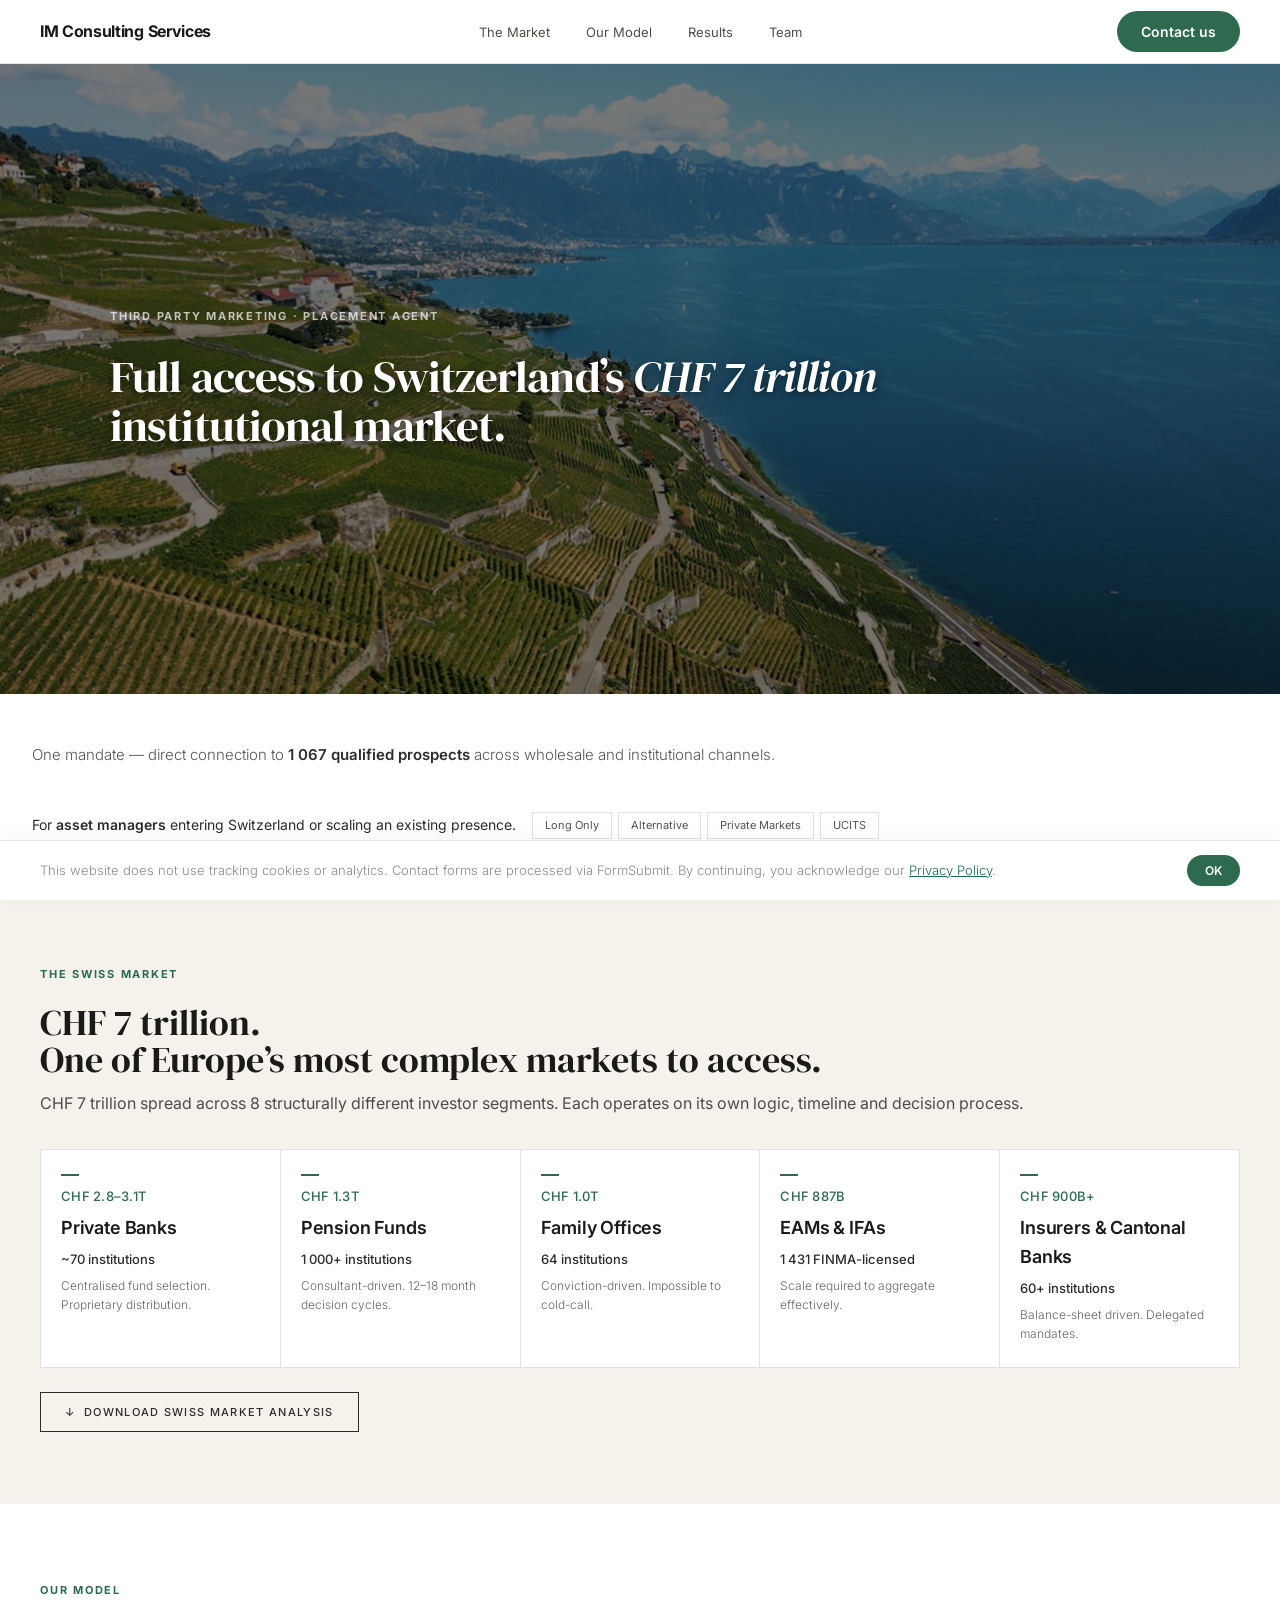
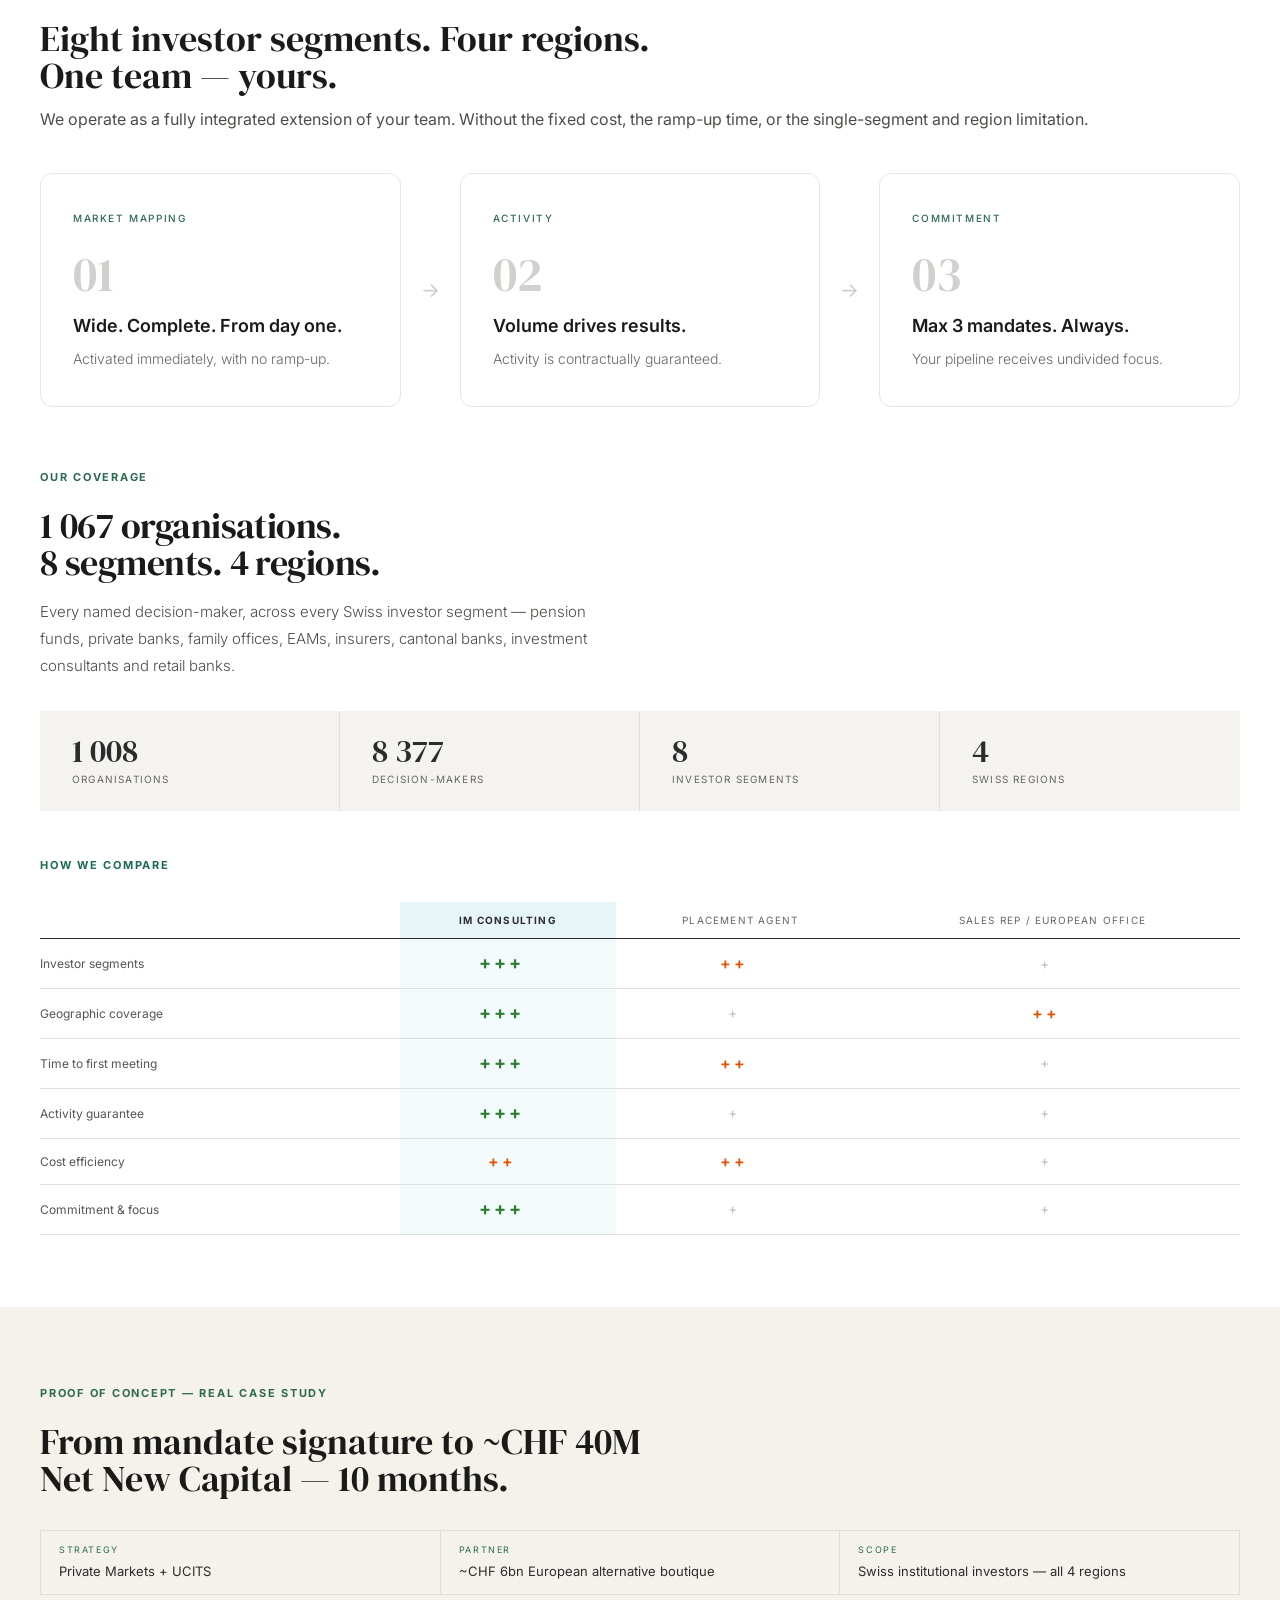
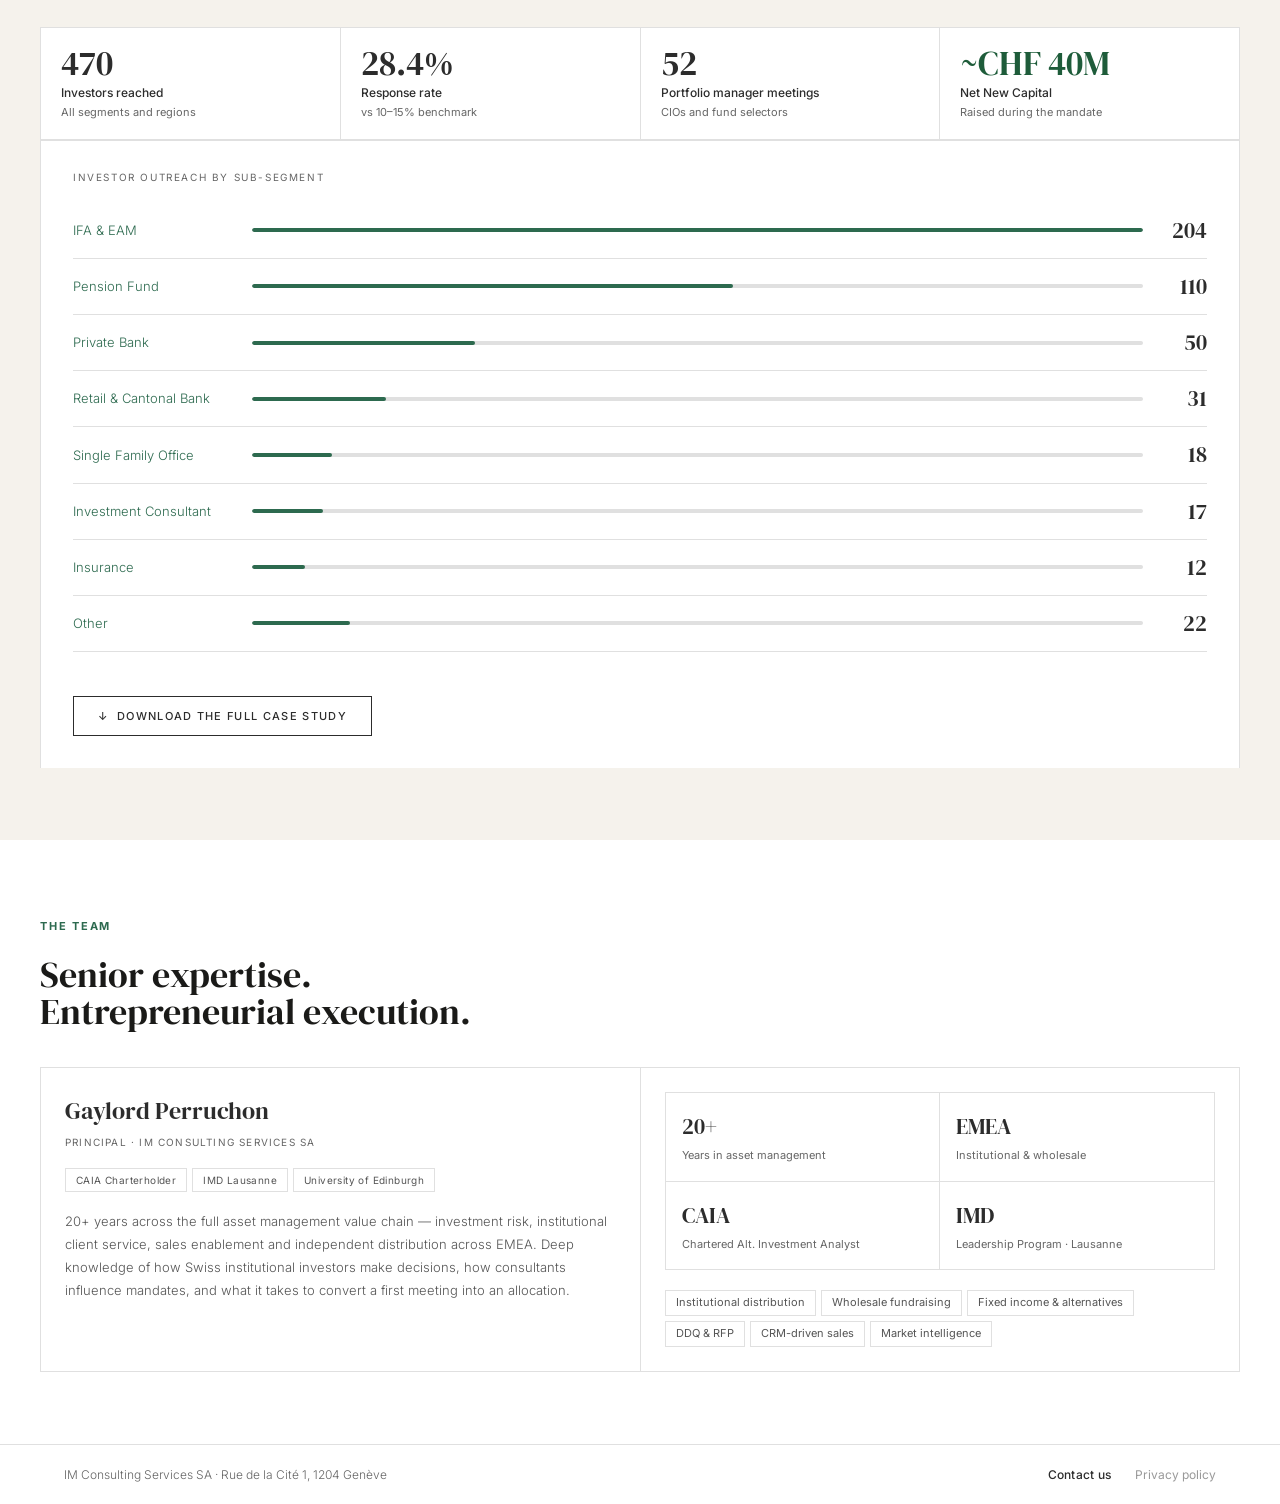
==== commit 3224e83b: "Add files via upload" ====
--- a/index.html
+++ b/index.html
@@ -1,4 +1,4 @@
-﻿<!DOCTYPE html>
+<!DOCTYPE html>
 <html lang="en">
 <head>
 <!-- Google tag (gtag.js) -->
@@ -11,7 +11,7 @@
 </script>
 <meta charset="UTF-8">
 <meta name="viewport" content="width=device-width, initial-scale=1.0">
-<link rel="icon" type="image/svg+xml" href="data:image/svg+xml,%3Csvg xmlns='http://www.w3.org/2000/svg' viewBox='0 0 100 100'%3E%3Ctext x='50' y='72' font-size='58' fill='%231A1A18' text-anchor='middle' font-family='Georgia,serif' font-weight='700' letter-spacing='-2'%3EIM%3C/text%3E%3C/svg%3E">
+<link rel="icon" type="image/svg+xml" href="data:image/svg+xml,%3Csvg xmlns='http://www.w3.org/2000/svg' viewBox='0 0 100 100'%3E%3Ctext x='50' y='68' font-size='52' fill='%231A1A18' text-anchor='middle' font-family='Inter,Helvetica,Arial,sans-serif' font-weight='500' letter-spacing='-2'%3EIM%3C/text%3E%3C/svg%3E">
 <title>IM Consulting Services | Third Party Marketing Switzerland</title>
 <meta name="description" content="Independent placement agent for asset managers entering Switzerland. One mandate. 1 067 qualified prospects across 8 investor segments.">
 <link rel="canonical" href="https://www.im-consultingservices.ch/">
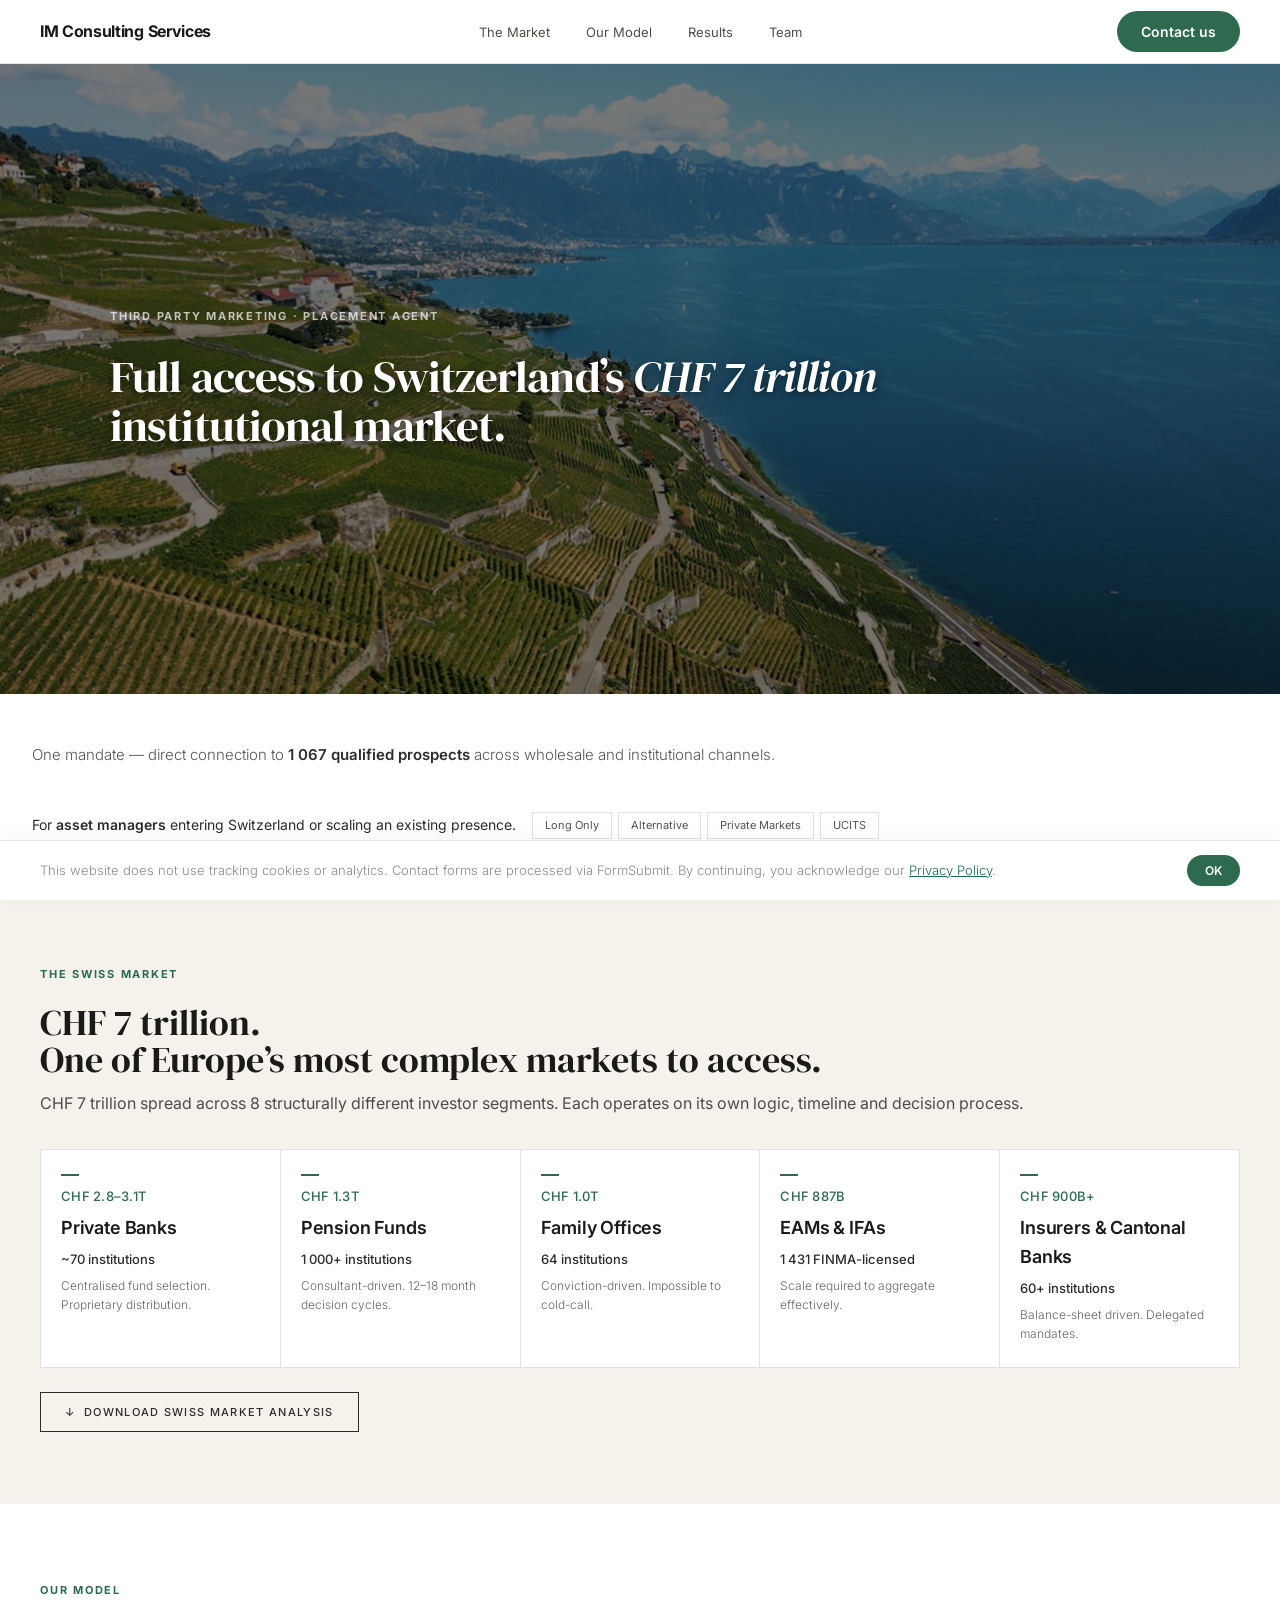
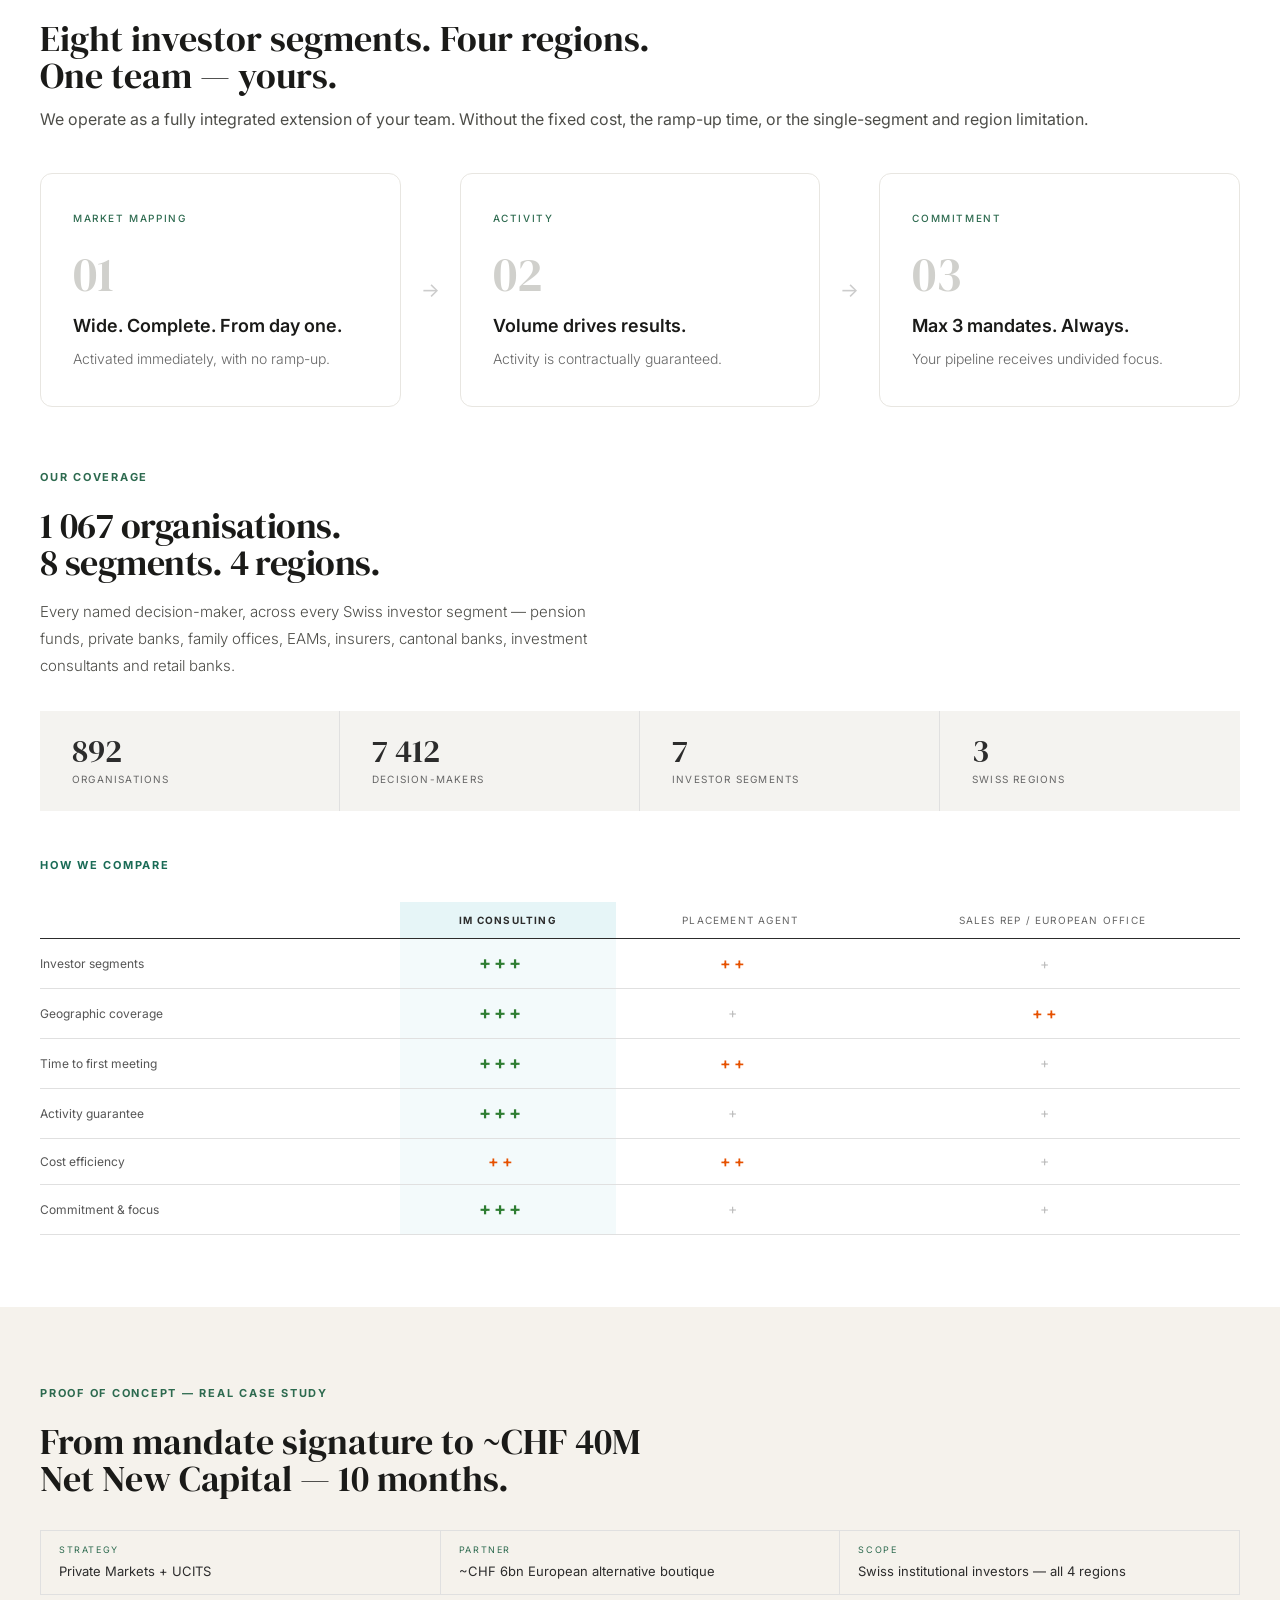
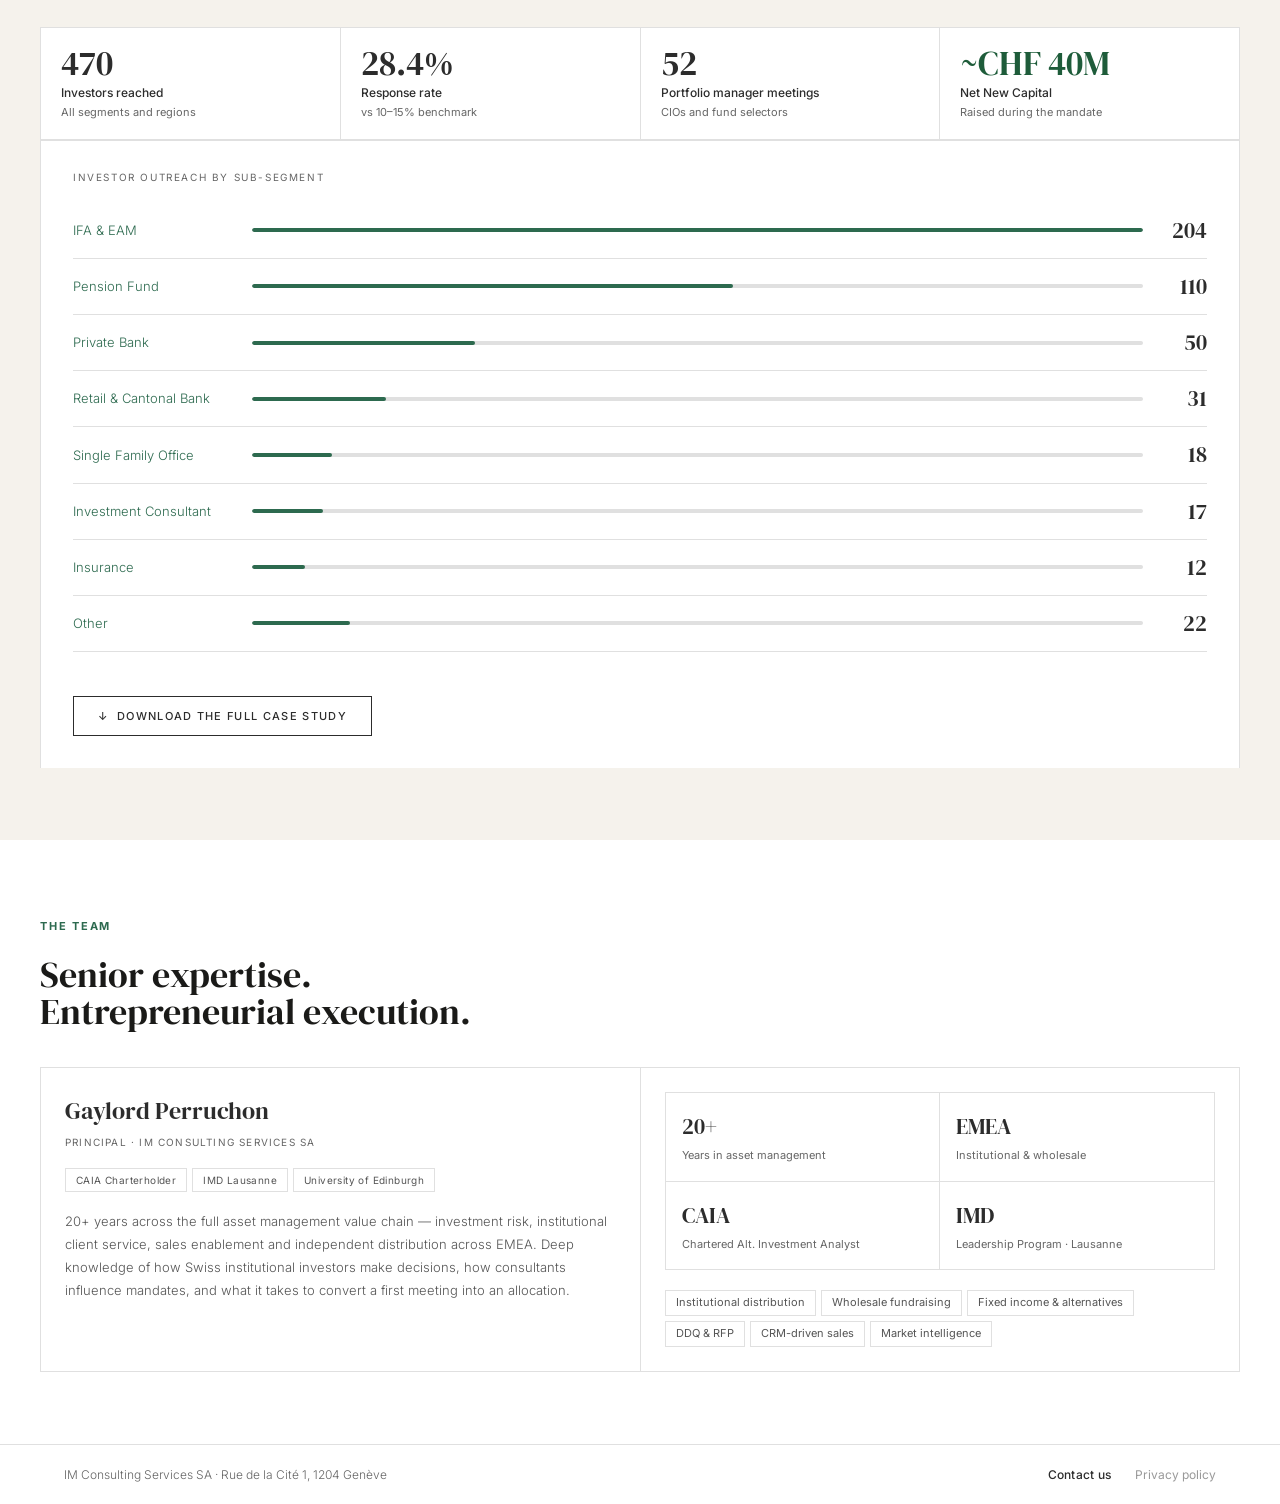
==== commit d081399e: "Add files via upload" ====
--- a/index.html
+++ b/index.html
@@ -2,11 +2,12 @@
 <html lang="en">
 <head>
 <!-- Google tag (gtag.js) -->
-<script async src="https://www.googletagmanager.com/gtag/js?id=AW-18202239440"></script>
+<script async src="https://www.googletagmanager.com/gtag/js?id=G-DBSGGFBSQ2"></script>
 <script>
   window.dataLayer = window.dataLayer || [];
   function gtag(){dataLayer.push(arguments);}
   gtag('js', new Date());
+  gtag('config', 'G-DBSGGFBSQ2');
   gtag('config', 'AW-18202239440');
 </script>
 <meta charset="UTF-8">
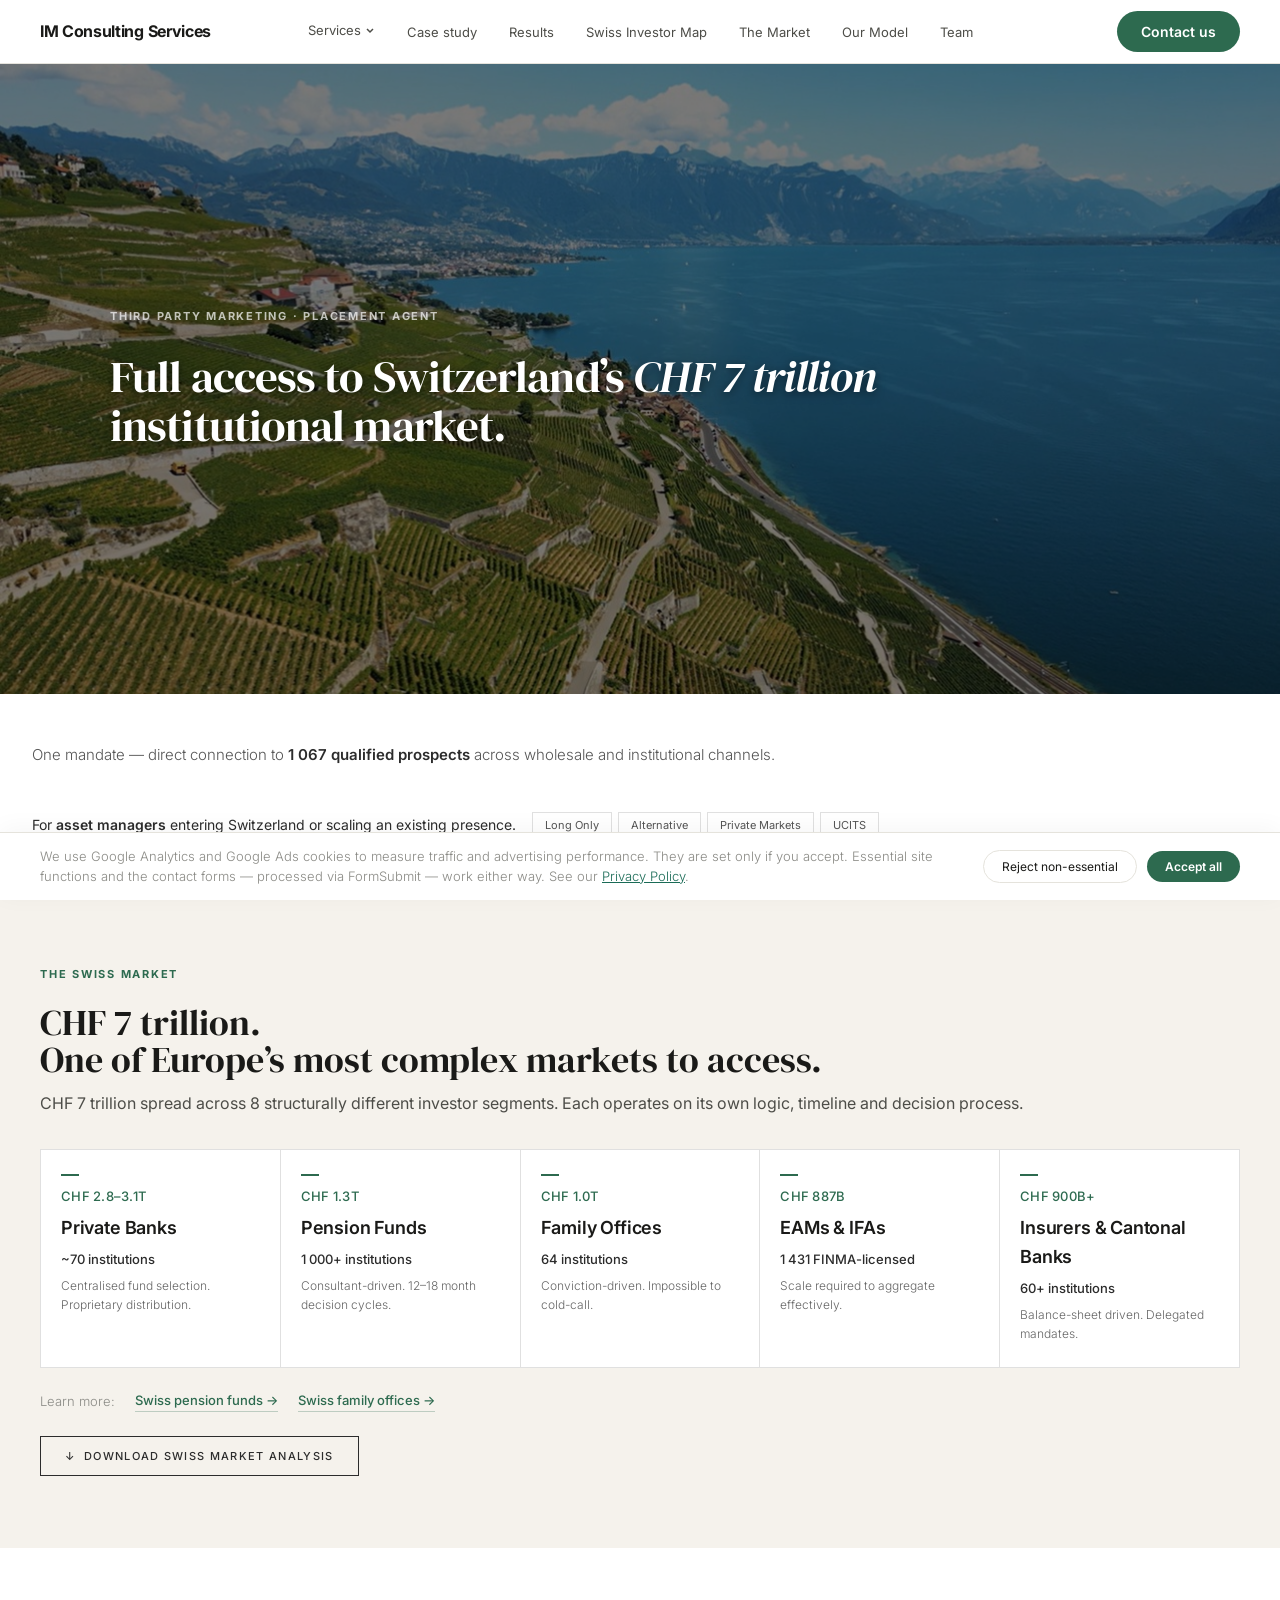
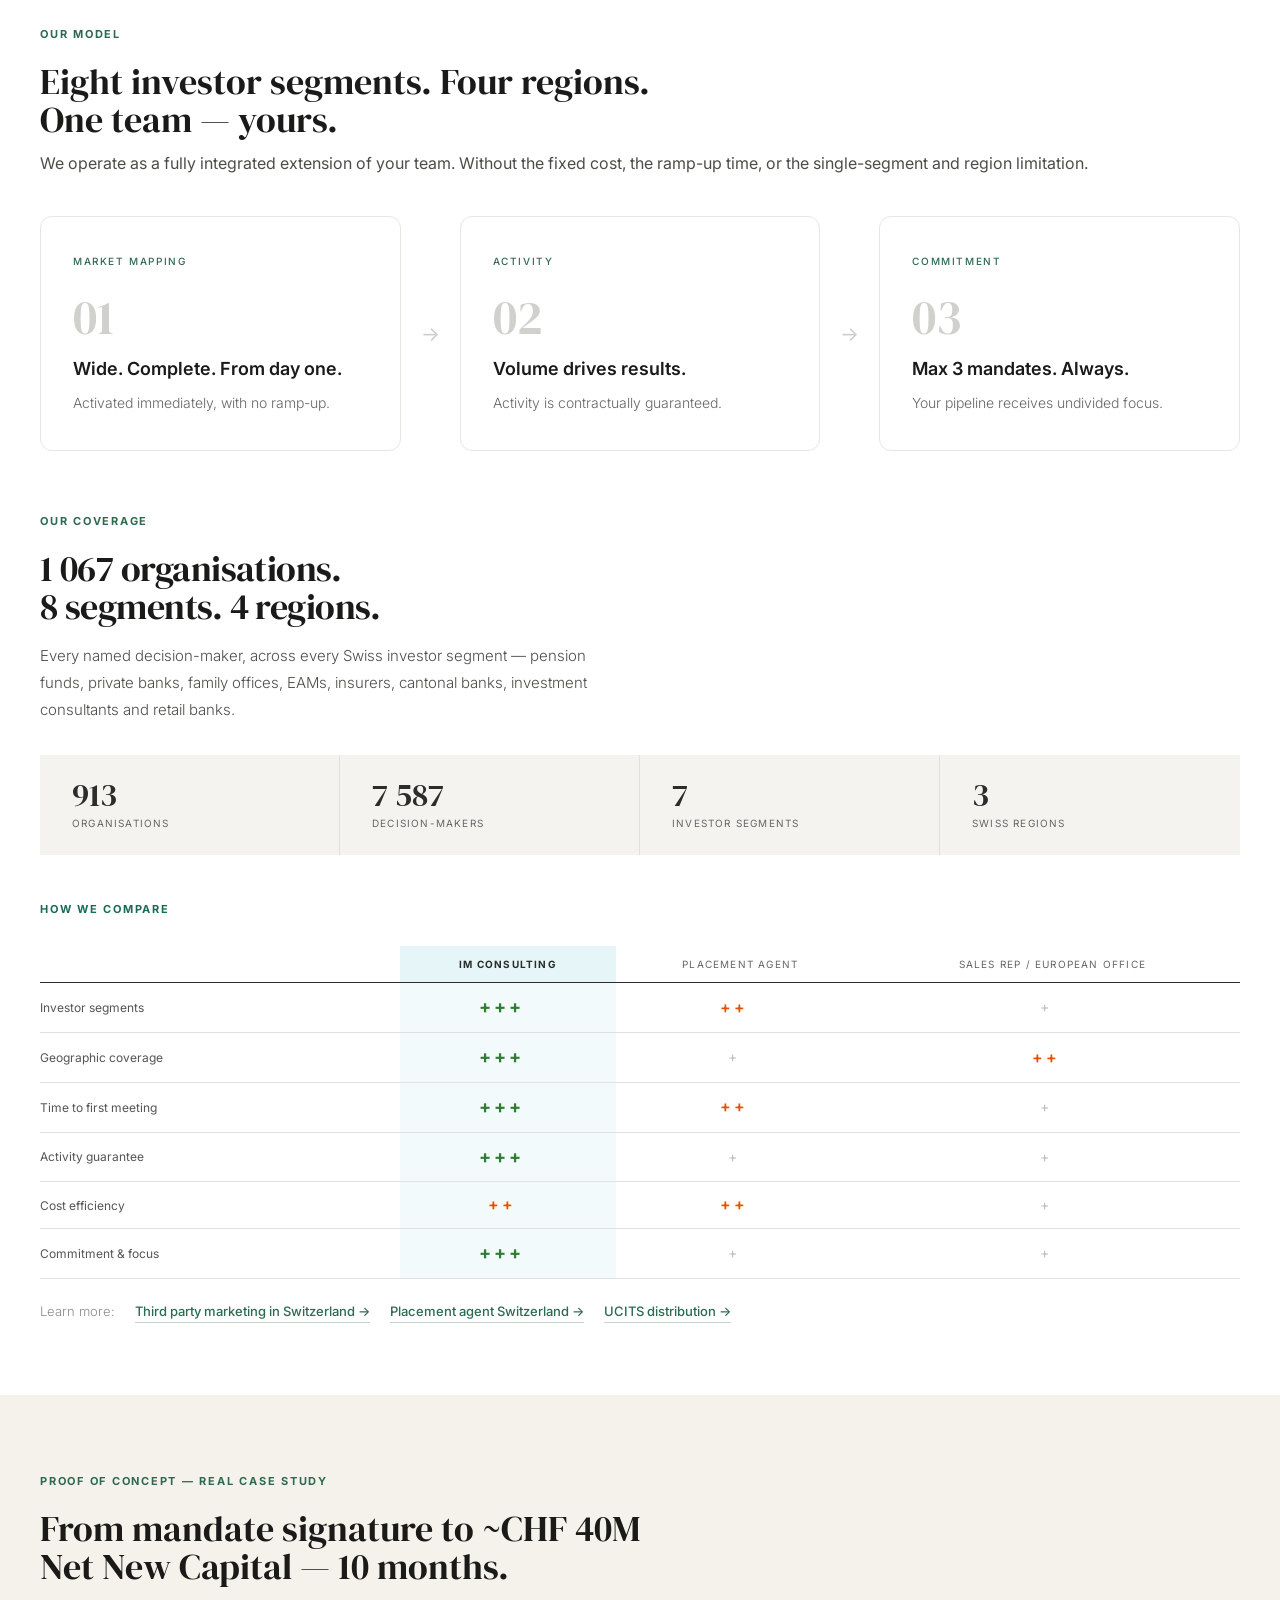
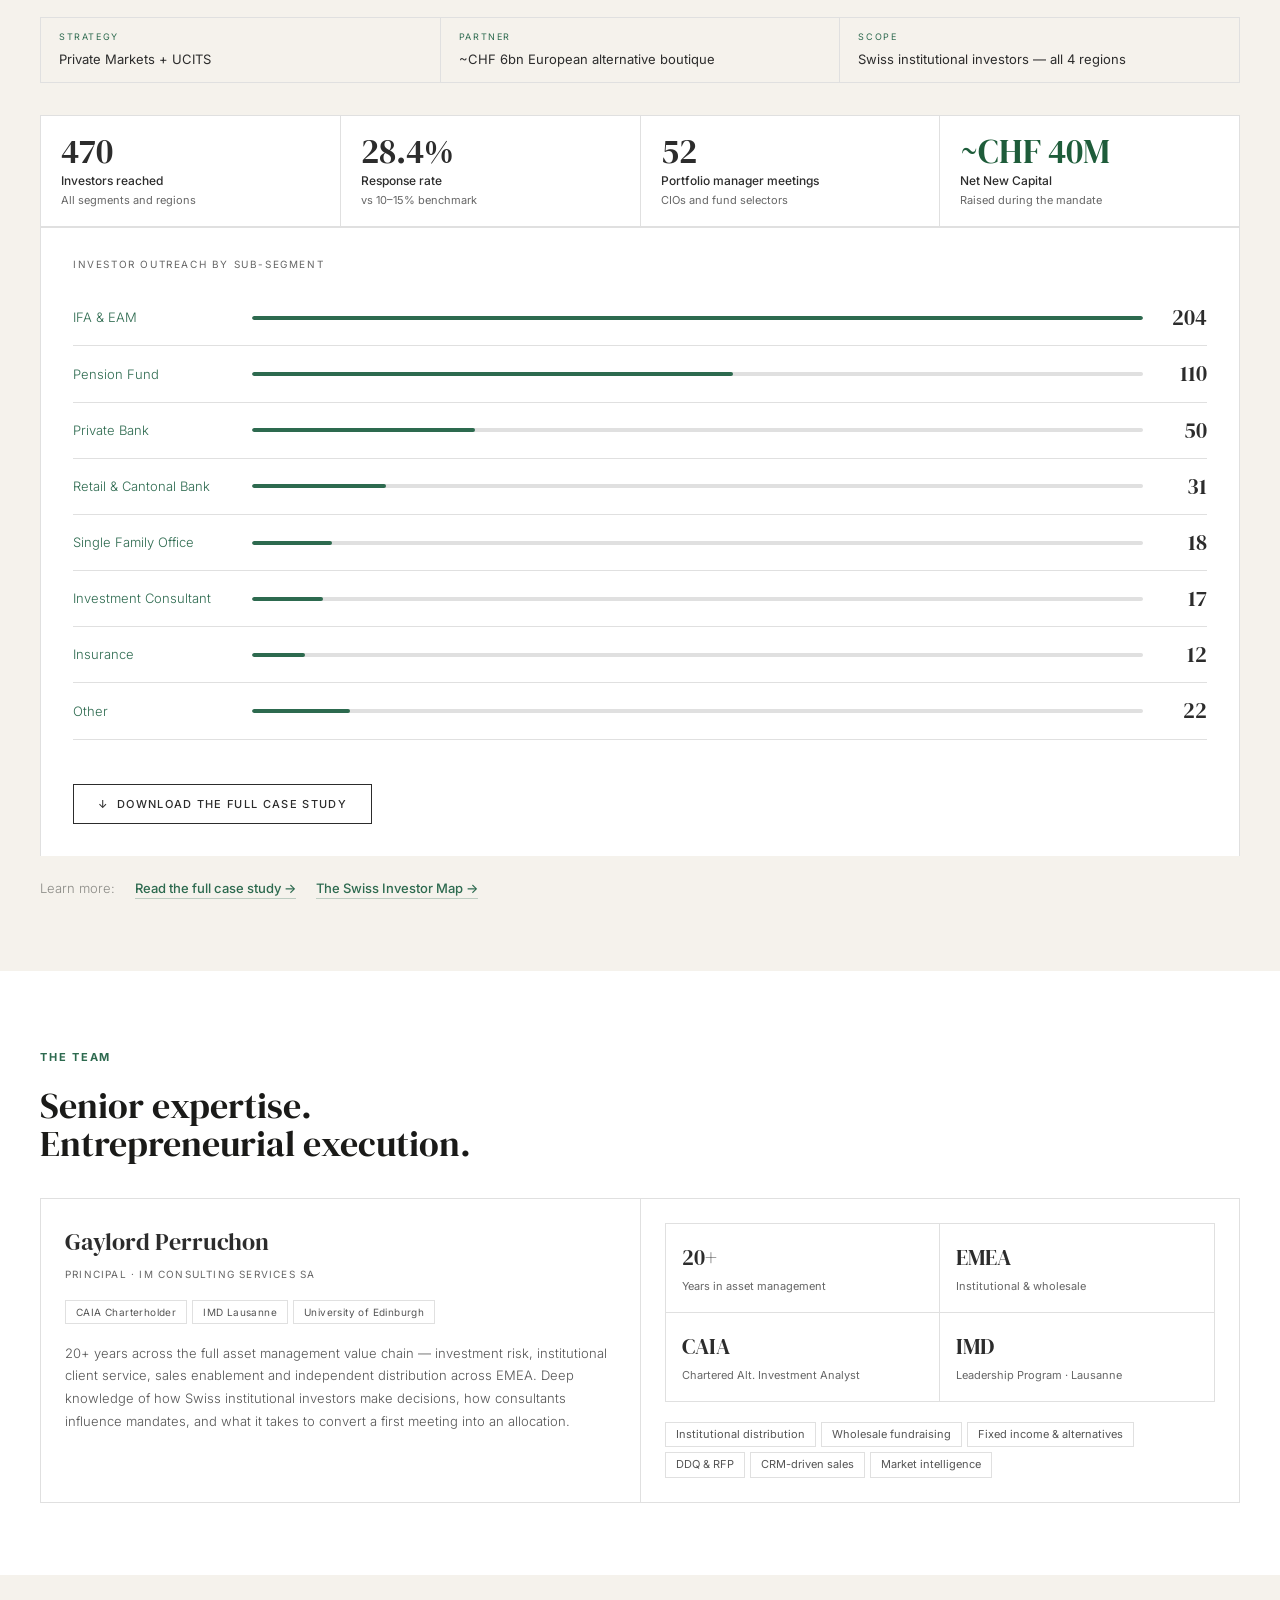
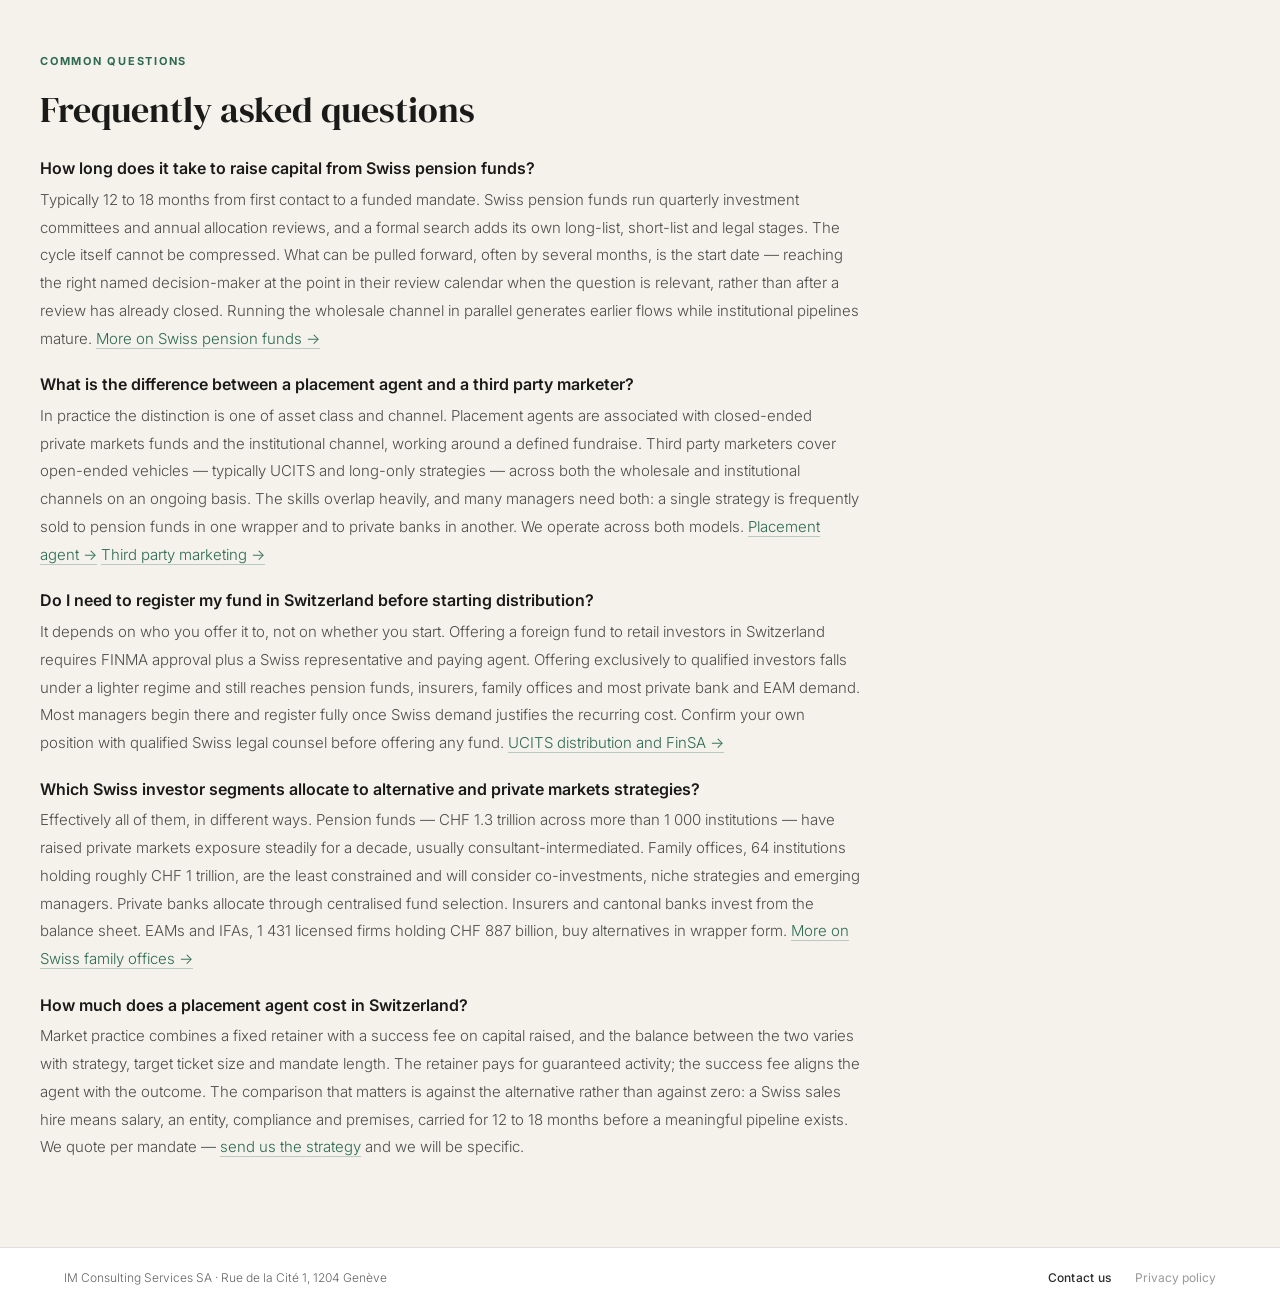
==== commit dea237ea: "Add SEO service pages, schema.org, FAQ, cookie consent Convert the one-page site into a multi-page s" ====
--- a/index.html
+++ b/index.html
@@ -1,15 +1,36 @@
 <!DOCTYPE html>
 <html lang="en">
 <head>
-<!-- Google tag (gtag.js) -->
-<script async src="https://www.googletagmanager.com/gtag/js?id=G-DBSGGFBSQ2"></script>
+<!-- Google tag (gtag.js) — Google Consent Mode v2 -->
 <script>
   window.dataLayer = window.dataLayer || [];
   function gtag(){dataLayer.push(arguments);}
+  // Deny by default, before any Google tag loads.
+  gtag('consent', 'default', {
+    ad_storage:            'denied',
+    ad_user_data:          'denied',
+    ad_personalization:    'denied',
+    analytics_storage:     'denied',
+    functionality_storage: 'granted',
+    security_storage:      'granted',
+    wait_for_update:       500
+  });
+  // Restore a previously granted choice before measurement starts.
+  try {
+    if (localStorage.getItem('imc-consent') === 'granted') {
+      gtag('consent', 'update', {
+        ad_storage:         'granted',
+        ad_user_data:       'granted',
+        ad_personalization: 'granted',
+        analytics_storage:  'granted'
+      });
+    }
+  } catch (e) {}
   gtag('js', new Date());
   gtag('config', 'G-DBSGGFBSQ2');
   gtag('config', 'AW-18202239440');
 </script>
+<script async src="https://www.googletagmanager.com/gtag/js?id=G-DBSGGFBSQ2"></script>
 <meta charset="UTF-8">
 <meta name="viewport" content="width=device-width, initial-scale=1.0">
 <link rel="icon" type="image/svg+xml" href="data:image/svg+xml,%3Csvg xmlns='http://www.w3.org/2000/svg' viewBox='0 0 100 100'%3E%3Ctext x='50' y='68' font-size='52' fill='%231A1A18' text-anchor='middle' font-family='Inter,Helvetica,Arial,sans-serif' font-weight='500' letter-spacing='-2'%3EIM%3C/text%3E%3C/svg%3E">
@@ -27,8 +48,10 @@
 <script type="application/ld+json">
 {
   "@context": "https://schema.org",
-  "@type": "ProfessionalService",
+  "@type": ["ProfessionalService", "Organization"],
+  "@id": "https://www.im-consultingservices.ch/#organization",
   "name": "IM Consulting Services SA",
+  "legalName": "IM Consulting Services SA",
   "description": "Independent placement agent and third-party marketing firm for asset managers entering the Swiss institutional market.",
   "url": "https://www.im-consultingservices.ch",
   "email": "gp@im-consultingservices.ch",
@@ -42,10 +65,52 @@
   "founder": {
     "@type": "Person",
     "name": "Gaylord Perruchon",
-    "jobTitle": "Principal"
+    "jobTitle": "Principal",
+    "sameAs": ["https://www.linkedin.com/in/gperruchon/"]
   },
-  "areaServed": "Switzerland",
+  "areaServed": [
+    { "@type": "Country", "name": "Switzerland" },
+    { "@type": "Country", "name": "United States" },
+    { "@type": "Country", "name": "Hong Kong" },
+    { "@type": "Country", "name": "Singapore" },
+    { "@type": "Country", "name": "United Kingdom" },
+    { "@type": "Place",   "name": "Europe" }
+  ],
+  "serviceType": ["Placement agent", "Third party marketing", "Fund distribution Switzerland"],
   "knowsAbout": ["Third Party Marketing", "Placement Agent", "Outsourced Fund Distribution", "Swiss Institutional Investors"]
+}
+</script>
+<script type="application/ld+json">
+{
+  "@context": "https://schema.org",
+  "@type": "FAQPage",
+  "mainEntity": [
+    {
+      "@type": "Question",
+      "name": "How long does it take to raise capital from Swiss pension funds?",
+      "acceptedAnswer": { "@type": "Answer", "text": "Typically 12 to 18 months from first contact to a funded mandate. Swiss pension funds run quarterly investment committees and annual allocation reviews, and a formal search adds its own long-list, short-list and legal stages. The cycle itself cannot be compressed. What can be pulled forward, often by several months, is the start date — reaching the right named decision-maker at the point in their review calendar when the question is relevant, rather than after a review has already closed. Running the wholesale channel in parallel generates earlier flows while institutional pipelines mature." }
+    },
+    {
+      "@type": "Question",
+      "name": "What is the difference between a placement agent and a third party marketer?",
+      "acceptedAnswer": { "@type": "Answer", "text": "In practice the distinction is one of asset class and channel. Placement agents are associated with closed-ended private markets funds and the institutional channel, working around a defined fundraise. Third party marketers cover open-ended vehicles — typically UCITS and long-only strategies — across both the wholesale and institutional channels on an ongoing basis. The skills overlap heavily, and many managers need both: a single strategy is frequently sold to pension funds in one wrapper and to private banks in another. We operate across both models." }
+    },
+    {
+      "@type": "Question",
+      "name": "Do I need to register my fund in Switzerland before starting distribution?",
+      "acceptedAnswer": { "@type": "Answer", "text": "It depends on who you offer it to, not on whether you start. Offering a foreign fund to retail investors in Switzerland requires FINMA approval plus a Swiss representative and paying agent. Offering exclusively to qualified investors falls under a lighter regime and still reaches pension funds, insurers, family offices and most private bank and EAM demand. Most managers begin there and register fully once Swiss demand justifies the recurring cost. Confirm your own position with qualified Swiss legal counsel before offering any fund." }
+    },
+    {
+      "@type": "Question",
+      "name": "Which Swiss investor segments allocate to alternative and private markets strategies?",
+      "acceptedAnswer": { "@type": "Answer", "text": "Effectively all of them, in different ways. Pension funds — CHF 1.3 trillion across more than 1 000 institutions — have raised private markets exposure steadily for a decade, usually consultant-intermediated. Family offices, 64 institutions holding roughly CHF 1 trillion, are the least constrained and will consider co-investments, niche strategies and emerging managers. Private banks allocate through centralised fund selection. Insurers and cantonal banks invest from the balance sheet. EAMs and IFAs, 1 431 licensed firms holding CHF 887 billion, buy alternatives in wrapper form." }
+    },
+    {
+      "@type": "Question",
+      "name": "How much does a placement agent cost in Switzerland?",
+      "acceptedAnswer": { "@type": "Answer", "text": "Market practice combines a fixed retainer with a success fee on capital raised, and the balance between the two varies with strategy, target ticket size and mandate length. The retainer pays for guaranteed activity; the success fee aligns the agent with the outcome. The comparison that matters is against the alternative rather than against zero: a Swiss sales hire means salary, an entity, compliance and premises, carried for 12 to 18 months before a meaningful pipeline exists. We quote per mandate." }
+    }
+  ]
 }
 </script>
 <meta http-equiv="Content-Security-Policy" content="upgrade-insecure-requests">
@@ -134,10 +199,25 @@
 <nav class="nav" role="navigation" aria-label="Main navigation">
   <a href="/" class="nav__logo" aria-label="IM Consulting Services" style="font-size:1rem;font-weight:700;letter-spacing:-0.02em">IM Consulting Services</a>
   <ul class="nav__links" role="list">
-    <li><a href="#market" class="nav__link">The Market</a></li>
-    <li><a href="#coverage" class="nav__link">Our Model</a></li>
+    <li class="nav__dd">
+      <button class="nav__dd-btn" aria-expanded="false" aria-haspopup="true">
+        Services
+        <svg viewBox="0 0 12 12" aria-hidden="true"><polyline points="2,4 6,8 10,4"></polyline></svg>
+      </button>
+      <ul class="nav__dd-menu" role="list">
+        <li><a href="/placement-agent-switzerland.html">Placement Agent Switzerland</a></li>
+        <li><a href="/third-party-marketing-switzerland.html">Third Party Marketing Switzerland</a></li>
+        <li><a href="/swiss-pension-funds.html">Swiss Pension Funds</a></li>
+        <li><a href="/swiss-family-offices.html">Swiss Family Offices</a></li>
+        <li><a href="/ucits-distribution-switzerland.html">UCITS Distribution Switzerland</a></li>
+      </ul>
+    </li>
+    <li><a href="/case-study-private-markets.html" class="nav__link">Case study</a></li>
     <li><a href="#results" class="nav__link">Results</a></li>
-    <li><a href="#team" class="nav__link">Team</a></li>
+    <li><a href="/swiss-investor-map.html" class="nav__link">Swiss Investor Map</a></li>
+    <li class="nav-anchor"><a href="#market" class="nav__link">The Market</a></li>
+    <li class="nav-anchor"><a href="#coverage" class="nav__link">Our Model</a></li>
+    <li class="nav-anchor"><a href="#team" class="nav__link">Team</a></li>
   </ul>
   <div class="nav__controls">
     <button class="btn-accent" onclick="openContactModal()">Contact us</button>
@@ -149,9 +229,19 @@
 
 <div class="nav__overlay" role="dialog" aria-modal="true" aria-label="Navigation menu">
   <button class="overlay-close" aria-label="Close menu">&times;</button>
+  <span class="nav__group-lbl">Services</span>
+  <a href="/placement-agent-switzerland.html" class="nav__link nav__link--sub">Placement Agent Switzerland</a>
+  <a href="/third-party-marketing-switzerland.html" class="nav__link nav__link--sub">Third Party Marketing Switzerland</a>
+  <a href="/swiss-pension-funds.html" class="nav__link nav__link--sub">Swiss Pension Funds</a>
+  <a href="/swiss-family-offices.html" class="nav__link nav__link--sub">Swiss Family Offices</a>
+  <a href="/ucits-distribution-switzerland.html" class="nav__link nav__link--sub">UCITS Distribution Switzerland</a>
+  <span class="nav__group-lbl">Resources</span>
+  <a href="/case-study-private-markets.html" class="nav__link">Case study</a>
+  <a href="#results" class="nav__link">Results</a>
+  <a href="/swiss-investor-map.html" class="nav__link">Swiss Investor Map</a>
+  <span class="nav__group-lbl">This page</span>
   <a href="#market" class="nav__link">The Market</a>
   <a href="#coverage" class="nav__link">Our Model</a>
-  <a href="#results" class="nav__link">Results</a>
   <a href="#team" class="nav__link">Team</a>
 </div>
 
@@ -229,6 +319,10 @@
         <div class="mc-note">Balance-sheet driven. Delegated mandates.</div>
       </div>
     </div>
+    <p class="learn-more fade-up">Learn more:
+      <a href="/swiss-pension-funds.html">Swiss pension funds &rarr;</a>
+      <a href="/swiss-family-offices.html">Swiss family offices &rarr;</a>
+    </p>
     <button class="btn-dl-yellow" onclick="openDownloadModal('Swiss Market Analysis')">&#8595;&nbsp; Download Swiss Market Analysis</button>
   </div>
 </section>
@@ -300,6 +394,11 @@
           </tbody>
         </table>
       </div>
+      <p class="learn-more fade-up">Learn more:
+        <a href="/third-party-marketing-switzerland.html">Third party marketing in Switzerland &rarr;</a>
+        <a href="/placement-agent-switzerland.html">Placement agent Switzerland &rarr;</a>
+        <a href="/ucits-distribution-switzerland.html">UCITS distribution &rarr;</a>
+      </p>
     </div>
   </div>
 </section>
@@ -336,6 +435,10 @@
         <button class="btn-dl-yellow" onclick="openDownloadModal('Full Case Study')">&#8595;&nbsp; Download the full case study</button>
       </div>
     </div>
+    <p class="learn-more fade-up">Learn more:
+      <a href="/case-study-private-markets.html">Read the full case study &rarr;</a>
+      <a href="/swiss-investor-map.html">The Swiss Investor Map &rarr;</a>
+    </p>
   </div>
 </section>
 
@@ -377,6 +480,34 @@
   </div>
 </section>
 
+<!-- FAQ -->
+<section class="section-light--alt sec" id="faq">
+  <div class="w">
+    <div class="sec-h fade-up">
+      <span class="eyebrow">Common questions</span>
+      <h2>Frequently asked questions</h2>
+    </div>
+    <div class="pg-body fade-up">
+
+      <h3>How long does it take to raise capital from Swiss pension funds?</h3>
+      <p>Typically 12 to 18 months from first contact to a funded mandate. Swiss pension funds run quarterly investment committees and annual allocation reviews, and a formal search adds its own long-list, short-list and legal stages. The cycle itself cannot be compressed. What can be pulled forward, often by several months, is the start date &mdash; reaching the right named decision-maker at the point in their review calendar when the question is relevant, rather than after a review has already closed. Running the wholesale channel in parallel generates earlier flows while institutional pipelines mature. <a href="/swiss-pension-funds.html">More on Swiss pension funds &rarr;</a></p>
+
+      <h3>What is the difference between a placement agent and a third party marketer?</h3>
+      <p>In practice the distinction is one of asset class and channel. Placement agents are associated with closed-ended private markets funds and the institutional channel, working around a defined fundraise. Third party marketers cover open-ended vehicles &mdash; typically UCITS and long-only strategies &mdash; across both the wholesale and institutional channels on an ongoing basis. The skills overlap heavily, and many managers need both: a single strategy is frequently sold to pension funds in one wrapper and to private banks in another. We operate across both models. <a href="/placement-agent-switzerland.html">Placement agent &rarr;</a> <a href="/third-party-marketing-switzerland.html">Third party marketing &rarr;</a></p>
+
+      <h3>Do I need to register my fund in Switzerland before starting distribution?</h3>
+      <p>It depends on who you offer it to, not on whether you start. Offering a foreign fund to retail investors in Switzerland requires FINMA approval plus a Swiss representative and paying agent. Offering exclusively to qualified investors falls under a lighter regime and still reaches pension funds, insurers, family offices and most private bank and EAM demand. Most managers begin there and register fully once Swiss demand justifies the recurring cost. Confirm your own position with qualified Swiss legal counsel before offering any fund. <a href="/ucits-distribution-switzerland.html">UCITS distribution and FinSA &rarr;</a></p>
+
+      <h3>Which Swiss investor segments allocate to alternative and private markets strategies?</h3>
+      <p>Effectively all of them, in different ways. Pension funds &mdash; CHF 1.3 trillion across more than 1 000 institutions &mdash; have raised private markets exposure steadily for a decade, usually consultant-intermediated. Family offices, 64 institutions holding roughly CHF 1 trillion, are the least constrained and will consider co-investments, niche strategies and emerging managers. Private banks allocate through centralised fund selection. Insurers and cantonal banks invest from the balance sheet. EAMs and IFAs, 1 431 licensed firms holding CHF 887 billion, buy alternatives in wrapper form. <a href="/swiss-family-offices.html">More on Swiss family offices &rarr;</a></p>
+
+      <h3>How much does a placement agent cost in Switzerland?</h3>
+      <p>Market practice combines a fixed retainer with a success fee on capital raised, and the balance between the two varies with strategy, target ticket size and mandate length. The retainer pays for guaranteed activity; the success fee aligns the agent with the outcome. The comparison that matters is against the alternative rather than against zero: a Swiss sales hire means salary, an entity, compliance and premises, carried for 12 to 18 months before a meaningful pipeline exists. We quote per mandate &mdash; <a href="#" onclick="openContactModal();return false;">send us the strategy</a> and we will be specific.</p>
+
+    </div>
+  </div>
+</section>
+
 </main>
 
 <!-- ── FOOTER ────────────────────────────────────── -->
@@ -390,12 +521,15 @@
   </div>
 </footer>
 
-<!-- ── COOKIE BANNER ─────────────────────────────── -->
-<div class="cookie-banner" id="cookie-banner" role="alert">
-  <p class="cookie-banner__text">This website does not use tracking cookies or analytics. Contact forms are processed via FormSubmit. By continuing, you acknowledge our <a href="privacy.html">Privacy Policy</a>.</p>
-  <button class="btn-accent btn-sm" id="cookie-accept">OK</button>
-</div>
-
+<!-- ── COOKIE CONSENT BANNER ────────────────────── -->
+<div class="cookie-banner" id="cookie-banner" role="dialog" aria-label="Cookie consent" aria-live="polite" hidden>
+  <p class="cookie-banner__text">We use Google Analytics and Google Ads cookies to measure traffic and advertising performance. They are set only if you accept. Essential site functions and the contact forms &mdash; processed via FormSubmit &mdash; work either way. See our <a href="/privacy.html">Privacy Policy</a>.</p>
+  <div class="cookie-banner__actions">
+    <button type="button" class="btn-outline-dark btn-sm" id="cookie-reject">Reject non-essential</button>
+    <button type="button" class="btn-accent btn-sm" id="cookie-accept">Accept all</button>
+  </div>
+</div>
 <script src="main.js"></script>
+<script src="consent.js"></script>
 </body>
 </html>
--- a/style.css
+++ b/style.css
@@ -907,6 +907,23 @@
   font-size:0.8125rem; font-weight:300; color:var(--text-dark-mut); line-height:1.5; flex:1;
 }
 .cookie-banner__text a { color:var(--accent); text-decoration:underline; }
+
+/* Consent banner — hidden until we know there is no stored choice */
+.cookie-banner[hidden] { display:none; }
+.cookie-banner__actions { display:flex; align-items:center; gap:10px; flex-shrink:0; }
+.cookie-banner__actions .btn-sm { white-space:nowrap; }
+@media (max-width:640px) {
+  .cookie-banner { flex-direction:column; align-items:stretch; gap:12px; padding:16px 20px; }
+  .cookie-banner__actions { justify-content:stretch; }
+  .cookie-banner__actions .btn-sm { flex:1; text-align:center; justify-content:center; }
+}
+
+/* Consent withdrawal control (privacy policy) */
+.consent-status {
+  display:flex; flex-wrap:wrap; align-items:center; gap:12px;
+  margin-top:14px; font-size:0.8125rem; font-weight:300; color:var(--text-dark-mut);
+}
+#consent-state { font-weight:500; color:var(--text-dark-sub); }
 
 /* ── CONTACT INFO ── */
 .contact-details { display:flex; flex-direction:column; gap:14px; }
@@ -2483,3 +2500,194 @@
   .comp-grid { grid-template-columns: 1fr 1fr; }
   .privacy-header, .privacy-content { padding-left: 20px; padding-right: 20px; }
 }
+
+/* ═══════════════════════════════════════════════════
+   INTERNAL PAGES — nav dropdown, breadcrumb, template
+   ═══════════════════════════════════════════════════ */
+
+/* ── NAV: Services dropdown ── */
+.nav__dd { position: relative; display: flex; align-items: center; }
+
+.nav__dd-btn {
+  display: flex; align-items: center; gap: 5px;
+  font-family: var(--f-sans); font-size: 0.8125rem; font-weight: 400;
+  color: var(--text-dark-sub); background: none; border: none; padding: 0 0 3px;
+  cursor: pointer; white-space: nowrap; transition: color 0.25s;
+}
+.nav__dd-btn:hover,
+.nav__dd.is-open .nav__dd-btn { color: var(--text-dark); }
+.nav__dd-btn svg {
+  width: 9px; height: 9px; stroke: currentColor; fill: none; stroke-width: 2;
+  transition: transform 0.2s var(--ease);
+}
+.nav__dd.is-open .nav__dd-btn svg { transform: rotate(180deg); }
+
+.nav__dd-menu {
+  position: absolute; top: calc(100% + 14px); left: 50%; transform: translateX(-50%) translateY(-6px);
+  min-width: 268px; background: #FFF;
+  border: 0.5px solid var(--border-light); border-radius: 14px;
+  padding: 6px; box-shadow: 0 8px 32px rgba(0,0,0,0.08);
+  opacity: 0; pointer-events: none;
+  transition: opacity 200ms var(--ease), transform 200ms var(--ease);
+  z-index: 200; list-style: none;
+}
+.nav__dd.is-open .nav__dd-menu,
+.nav__dd:hover .nav__dd-menu,
+.nav__dd:focus-within .nav__dd-menu {
+  opacity: 1; pointer-events: all; transform: translateX(-50%) translateY(0);
+}
+.nav__dd-menu a {
+  display: block; padding: 9px 14px; border-radius: 9px;
+  font-size: 0.8125rem; font-weight: 400; color: var(--text-dark-sub);
+  white-space: nowrap; transition: background 0.15s, color 0.15s;
+}
+.nav__dd-menu a:hover { background: var(--accent-dim); color: var(--text-dark); }
+.nav__dd-menu a[aria-current="page"] { color: var(--accent); font-weight: 600; }
+
+/* Tighter gap once the nav carries the service links.
+   .nav__links is absolutely centred, so it must stay narrow enough not to
+   collide with the logo on the left and the CTA on the right. */
+@media (min-width: 768px)  { .nav__links { gap: 18px; } }
+@media (min-width: 900px)  { .nav__links { gap: 24px; } }
+@media (min-width: 1180px) { .nav__links { gap: 32px; } }
+/* Homepage section anchors are secondary — hide them when space is tight */
+@media (max-width: 1179px) { .nav__links .nav-anchor { display: none; } }
+
+/* Mobile overlay: group label + scrollable list */
+.nav__overlay { overflow-y: auto; padding: 72px 24px 40px; justify-content: flex-start; gap: 18px; }
+.nav__overlay .nav__group-lbl {
+  font-size: 0.6875rem; font-weight: 700; letter-spacing: 0.16em;
+  text-transform: uppercase; color: var(--accent); margin-top: 6px;
+}
+.nav__overlay .nav__link--sub { font-size: 1rem; font-weight: 400; color: var(--text-dark-sub); }
+
+/* ── BREADCRUMB ── */
+.crumb { font-size: 0.75rem; font-weight: 300; color: var(--text-dark-mut); margin-bottom: 18px; }
+.crumb ol { list-style: none; display: flex; flex-wrap: wrap; align-items: center; gap: 8px; margin: 0; padding: 0; }
+.crumb a { color: var(--text-dark-mut); border-bottom: 0.5px solid transparent; transition: color 0.2s, border-color 0.2s; }
+.crumb a:hover { color: var(--teal); border-bottom-color: var(--teal); }
+.crumb li[aria-current="page"] { color: var(--text-dark-sub); }
+.crumb .crumb-sep { color: var(--border-light); }
+
+/* ── PAGE HEADER ── */
+.page-head {
+  padding-top: calc(var(--nav-h) + 56px);
+  padding-bottom: 44px;
+  background: var(--bg-light);
+  border-bottom: 1px solid var(--border-light);
+}
+.page-head h1 {
+  font-family: var(--f-serif-imc);
+  font-size: clamp(1.85rem, 3.4vw, 2.75rem);
+  font-weight: 400; color: var(--text-dark);
+  line-height: 1.1; margin: 8px 0 0;
+}
+.page-head h1 em { font-style: italic; color: var(--teal); }
+.page-lede {
+  max-width: 760px; margin-top: 18px;
+  font-size: 1.0625rem; font-weight: 300; line-height: 1.75; color: var(--text-dark-sub);
+}
+.page-lede strong { color: var(--text-dark); font-weight: 600; }
+@media (max-width: 767px) { .page-head { padding-top: calc(var(--nav-h) + 32px); padding-bottom: 32px; } }
+
+/* ── PAGE BODY (prose) ── */
+.pg-body { max-width: 820px; }
+.pg-body h2 {
+  font-family: var(--f-serif-imc);
+  font-size: clamp(1.375rem, 2.2vw, 1.75rem);
+  font-weight: 400; color: var(--text-dark);
+  line-height: 1.2; margin: 0 0 14px;
+}
+.pg-body h3 {
+  font-family: var(--f-sans); font-size: 1rem; font-weight: 600;
+  color: var(--text-dark); margin: 24px 0 8px;
+}
+.pg-body p { font-size: 0.9375rem; font-weight: 300; line-height: 1.85; color: var(--text-dark-sub); margin: 0 0 14px; }
+.pg-body p strong { color: var(--text-dark); font-weight: 600; }
+.pg-body a { color: var(--teal); border-bottom: 0.5px solid rgba(45,106,79,0.3); transition: border-color 0.2s; }
+.pg-body a:hover { border-bottom-color: var(--teal); }
+.pg-body ul, .pg-body ol { margin: 0 0 16px 20px; }
+.pg-body ul { list-style: disc; }
+.pg-body ul li::marker { color: var(--teal); }
+.pg-body li { font-size: 0.9375rem; font-weight: 300; line-height: 1.85; color: var(--text-dark-sub); margin-bottom: 6px; }
+.pg-body table { width: 100%; border-collapse: collapse; margin: 4px 0 18px; }
+.pg-body th, .pg-body td {
+  text-align: left; padding: 11px 14px; font-size: 0.8125rem; font-weight: 300;
+  color: var(--text-dark-sub); border-bottom: 1px solid var(--border-light);
+}
+.pg-body th { font-weight: 600; color: var(--text-dark); background: var(--bg-light-alt); }
+.pg-note {
+  background: var(--bg-light-alt); border-left: 2px solid var(--teal);
+  padding: 16px 20px; margin: 18px 0; border-radius: 0 4px 4px 0;
+}
+.pg-note p { margin: 0; font-size: 0.875rem; }
+
+/* Key-figure strip, reusable inside a page section */
+.pg-facts {
+  display: grid; grid-template-columns: repeat(4, 1fr);
+  gap: 1px; background: var(--border-light);
+  border: 1px solid var(--border-light); margin: 8px 0 24px;
+}
+.pg-fact { background: #FFF; padding: 18px 20px; }
+.pg-fact-n { font-family: var(--f-serif-imc); font-size: 1.5rem; color: var(--teal); line-height: 1; }
+.pg-fact-l { font-size: 0.6875rem; letter-spacing: 0.1em; text-transform: uppercase; color: var(--text-dark-mut); margin-top: 8px; }
+@media (max-width: 900px) { .pg-facts { grid-template-columns: 1fr 1fr; } }
+
+/* ── END-OF-PAGE CTA ── */
+.cta-band { background: var(--bg-light-alt); border-top: 1px solid var(--border-light); padding: 56px 0; }
+.cta-band .cta-inner { max-width: 1280px; margin: 0 auto; padding: 0 40px; }
+.cta-band h2 {
+  font-family: var(--f-serif-imc); font-size: clamp(1.5rem, 2.6vw, 2.125rem);
+  font-weight: 400; color: var(--text-dark); line-height: 1.1; margin: 8px 0 0;
+}
+.cta-band p { max-width: 620px; margin-top: 14px; font-size: 0.9375rem; font-weight: 300; line-height: 1.8; color: var(--text-dark-sub); }
+.cta-actions { display: flex; flex-wrap: wrap; gap: 14px; margin-top: 26px; }
+.cta-actions .btn-dl-yellow { margin-top: 0; }
+@media (max-width: 767px) {
+  .cta-band { padding: 40px 0; }
+  .cta-band .cta-inner { padding: 0 20px; }
+  .cta-actions .btn-accent, .cta-actions .btn-dl-yellow { width: 100%; justify-content: center; text-align: center; }
+}
+
+/* ── "LEARN MORE" CONTEXTUAL LINK ROW ── */
+.learn-more {
+  margin-top: 22px; font-size: 0.8125rem; font-weight: 300;
+  color: var(--text-dark-mut); display: flex; flex-wrap: wrap;
+  align-items: center; gap: 8px 20px;
+}
+.learn-more a {
+  color: var(--teal); font-weight: 500;
+  border-bottom: 0.5px solid rgba(45,106,79,0.28);
+  transition: border-color 0.2s;
+}
+.learn-more a:hover { border-bottom-color: var(--teal); }
+
+/* ── INLINE REQUEST FORM (non-modal) ── */
+.form-split { display: grid; grid-template-columns: 1fr 1fr; gap: 48px; align-items: start; }
+@media (max-width: 900px) { .form-split { grid-template-columns: 1fr; gap: 32px; } }
+
+.form-card {
+  background: #FFF; border: 1px solid var(--border-light);
+  padding: 34px 32px; box-shadow: 0 8px 32px rgba(0,0,0,0.04);
+}
+.form-card .modal-lbl { margin-bottom: 10px; }
+.form-card .modal-ttl { margin-bottom: 8px; }
+.form-card .modal-desc { margin-bottom: 24px; }
+.form-success {
+  display: none; background: var(--accent-dim); border-left: 2px solid var(--teal);
+  padding: 18px 20px; border-radius: 0 4px 4px 0;
+}
+.form-success-t { font-family: var(--f-serif-imc); font-size: 1.25rem; color: var(--text-dark); margin-bottom: 6px; }
+.form-success-d { font-size: 0.875rem; font-weight: 300; color: var(--text-dark-sub); line-height: 1.7; }
+@media (max-width: 560px) { .form-card { padding: 26px 22px; } .form-card .mf-grid { grid-template-columns: 1fr; } .form-card .mf .full { grid-column: 1 / 2; } }
+
+/* ── RELATED PAGES (internal linking) ── */
+.rel-links { display: grid; grid-template-columns: repeat(3, 1fr); gap: 16px; margin-top: 8px; }
+.rel-card {
+  display: block; padding: 20px 22px; background: #FFF;
+  border: 1px solid var(--border-light); transition: border-color 0.2s, transform 0.2s var(--ease);
+}
+.rel-card:hover { border-color: var(--teal); transform: translateY(-2px); }
+.rel-card-t { font-size: 0.875rem; font-weight: 600; color: var(--text-dark); line-height: 1.4; }
+.rel-card-d { font-size: 0.8125rem; font-weight: 300; color: var(--text-dark-mut); line-height: 1.6; margin-top: 6px; }
+@media (max-width: 900px) { .rel-links { grid-template-columns: 1fr; } }
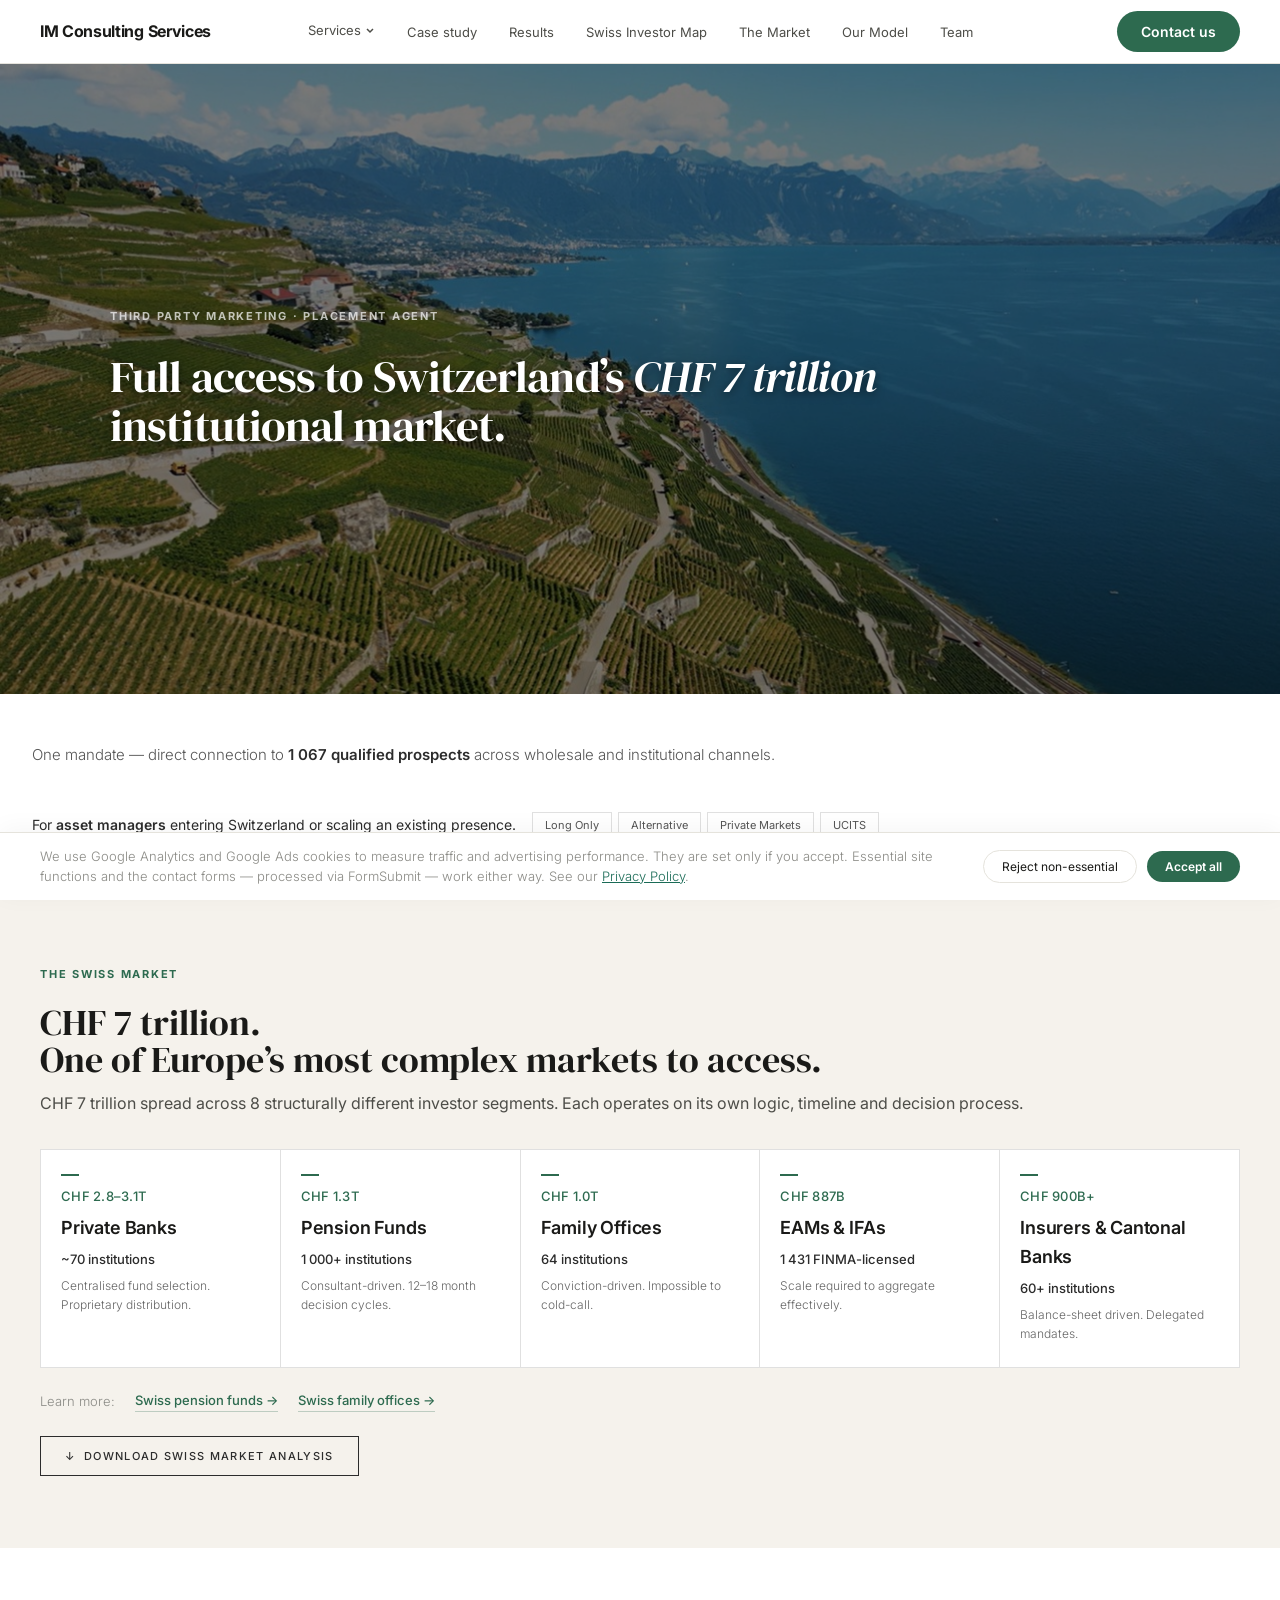
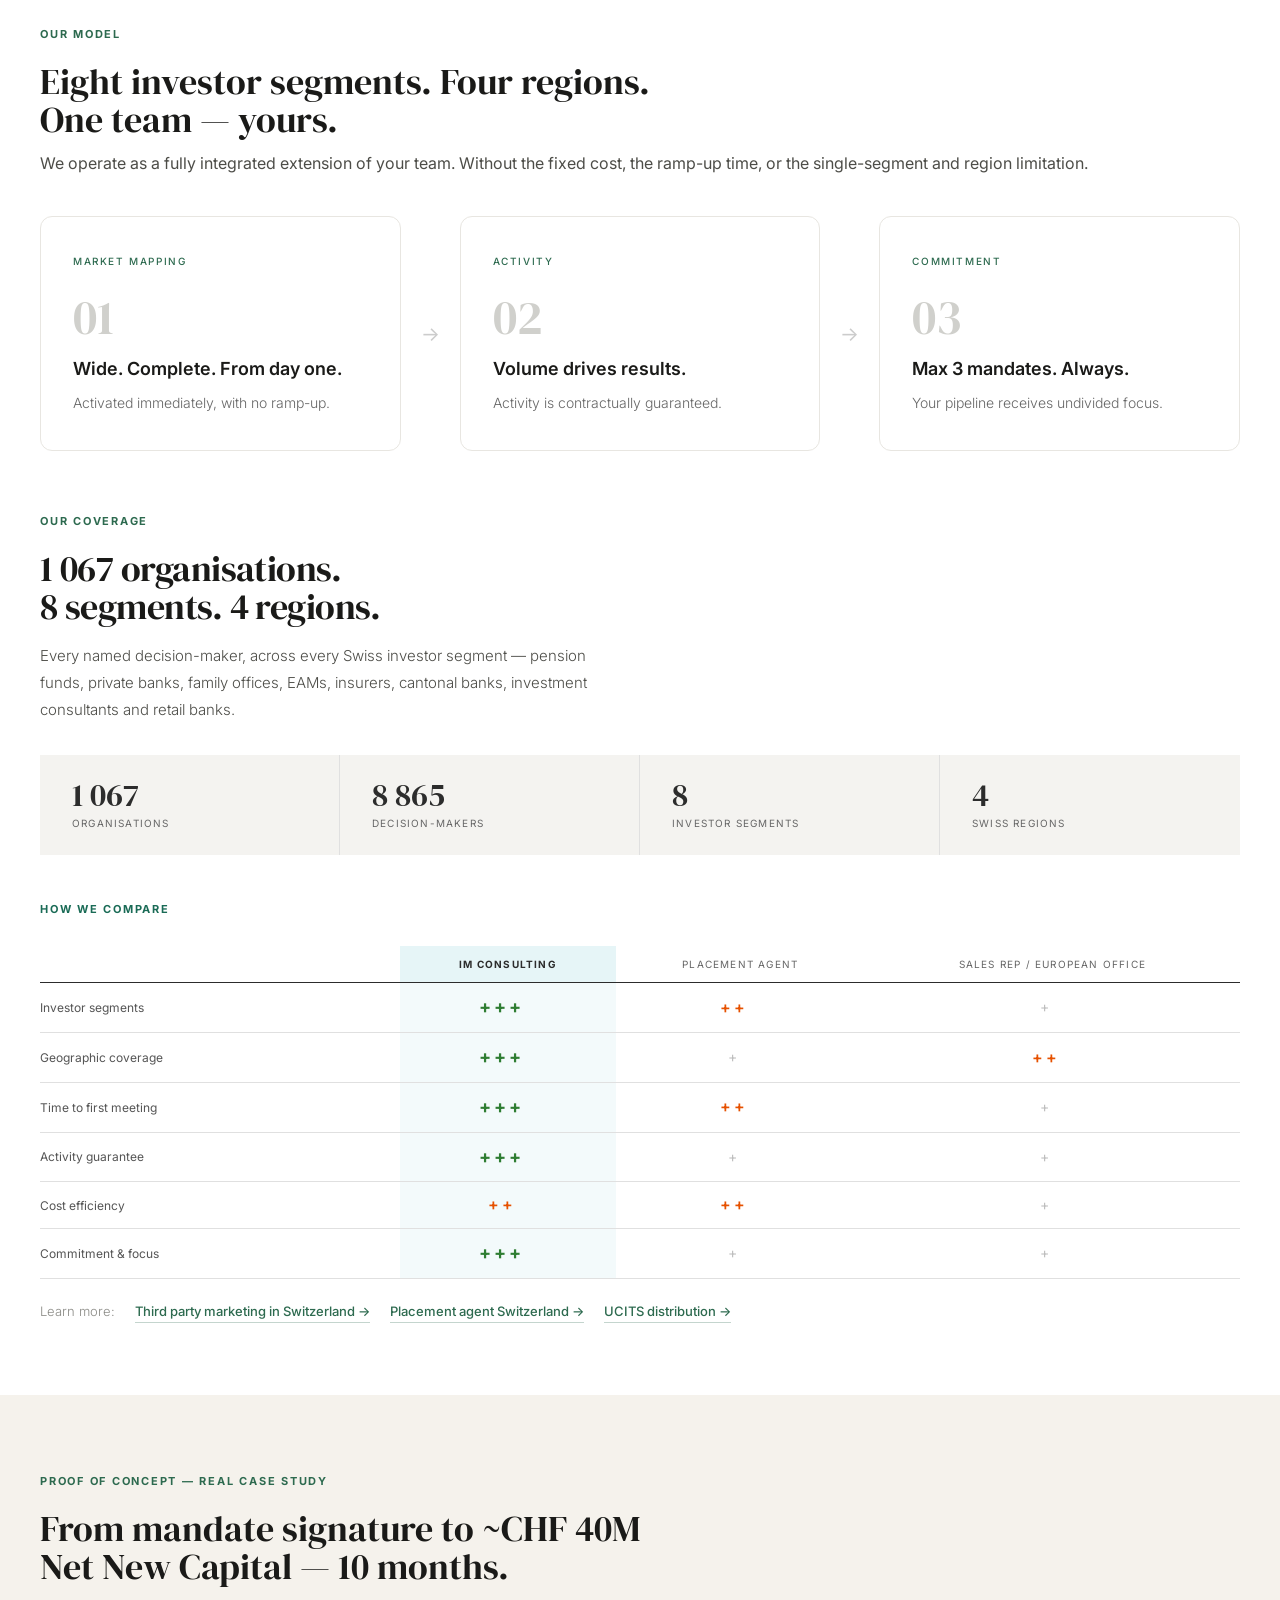
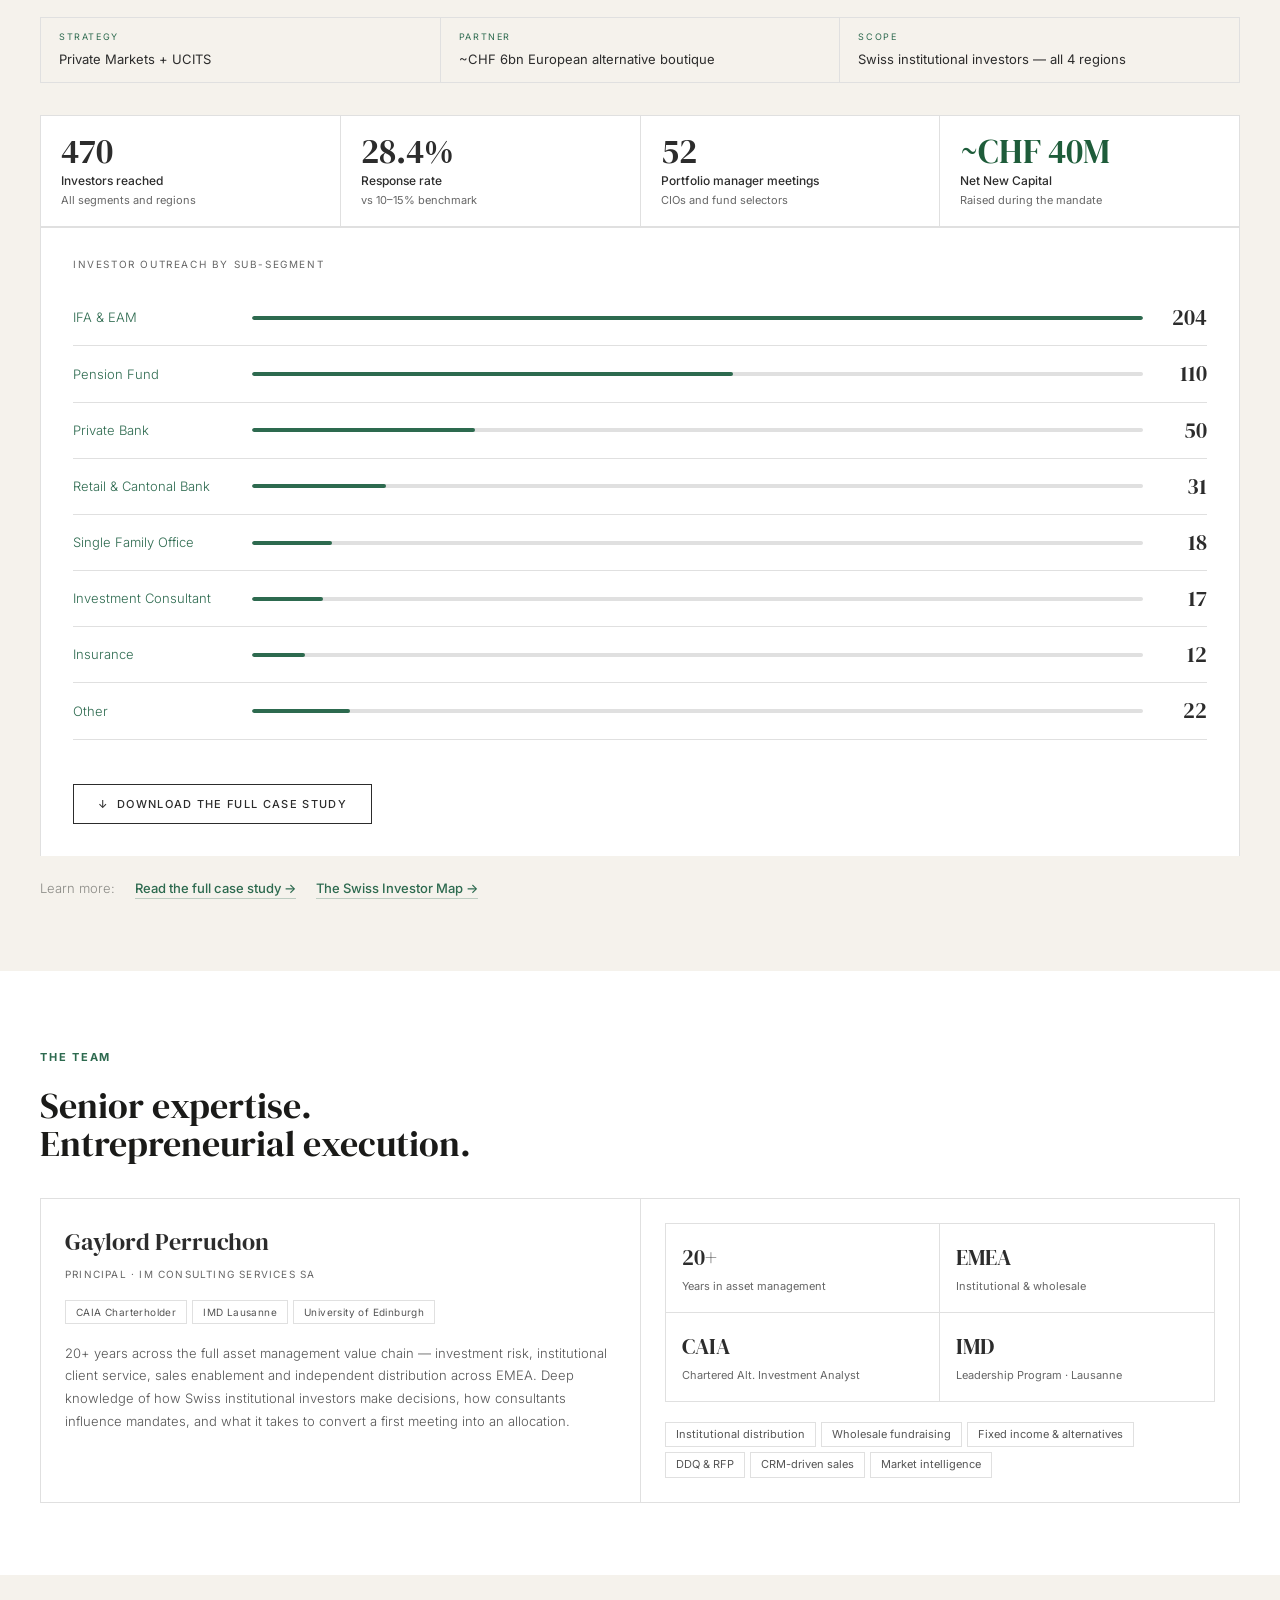
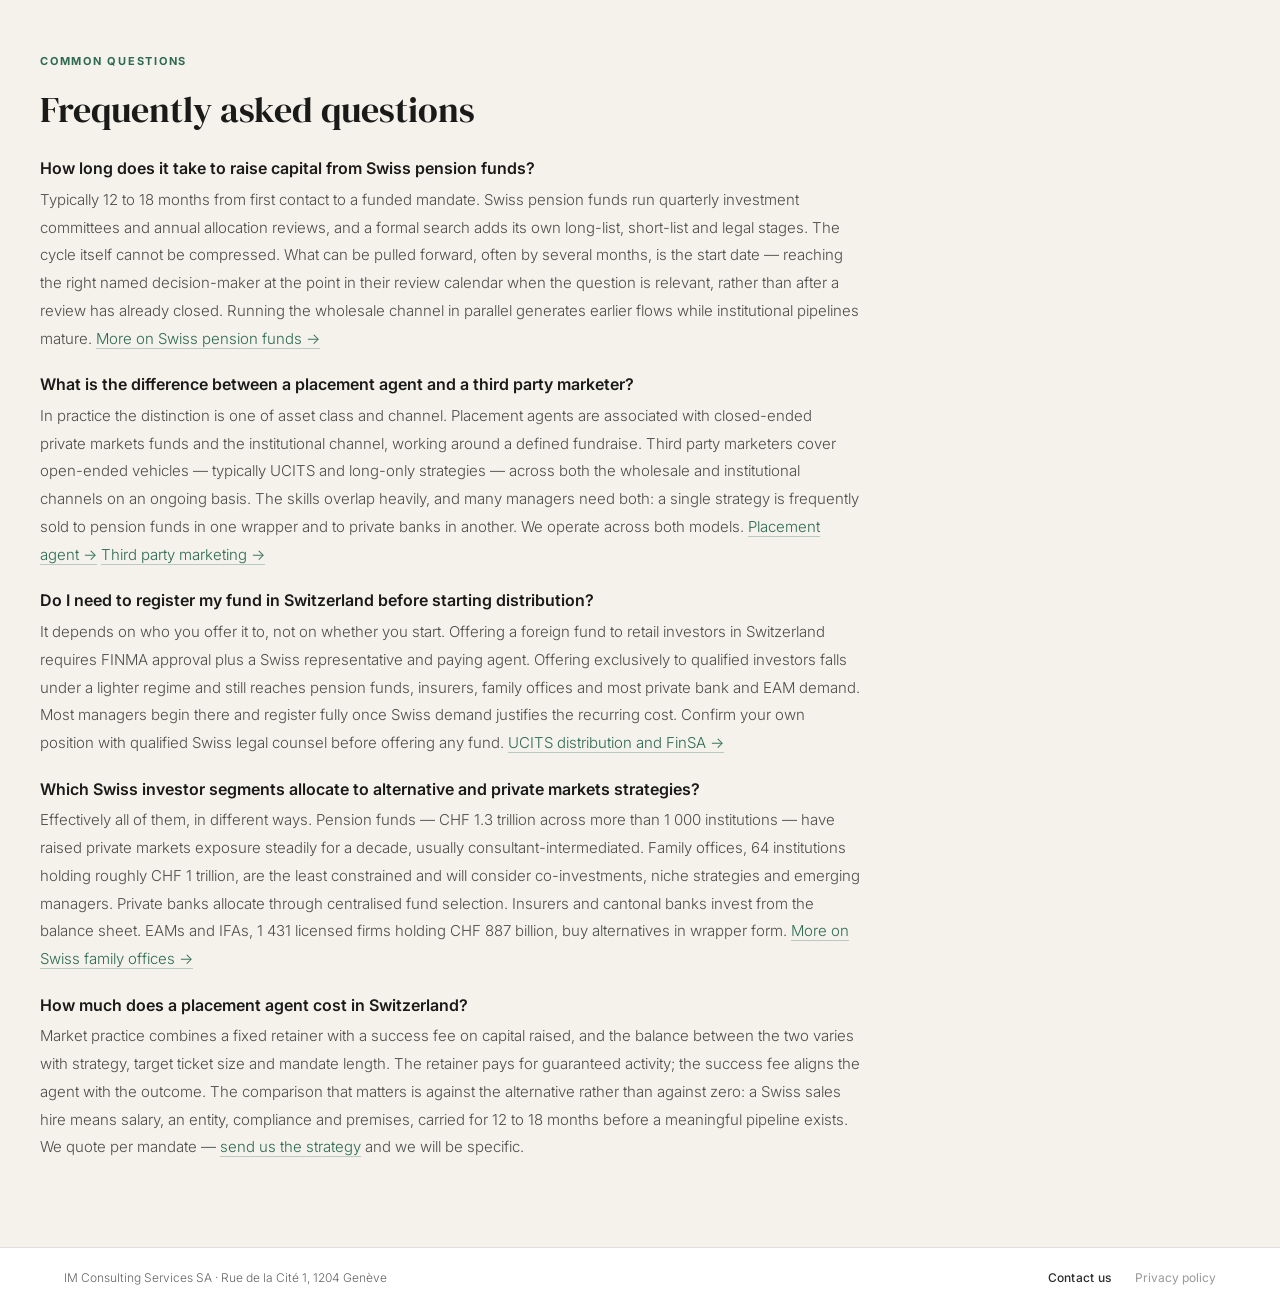
==== commit cbc1f67e: "Add files via upload" ====
--- a/index.html
+++ b/index.html
@@ -366,8 +366,8 @@
     </div>
 
     <div class="hero-stat-bar fade-up" style="margin-top:32px">
-      <div class="hstat"><div class="hstat__n" data-target="1067">1 067</div><div class="hstat__l">Organisations</div></div>
-      <div class="hstat"><div class="hstat__n" data-target="8865">8 865</div><div class="hstat__l">Decision-makers</div></div>
+      <div class="hstat"><div class="hstat__n" data-target="1067">1&nbsp;067</div><div class="hstat__l">Organisations</div></div>
+      <div class="hstat"><div class="hstat__n" data-target="8865">8&nbsp;865</div><div class="hstat__l">Decision-makers</div></div>
       <div class="hstat"><div class="hstat__n" data-target="8">8</div><div class="hstat__l">Investor segments</div></div>
       <div class="hstat"><div class="hstat__n" data-target="4">4</div><div class="hstat__l">Swiss regions</div></div>
     </div>
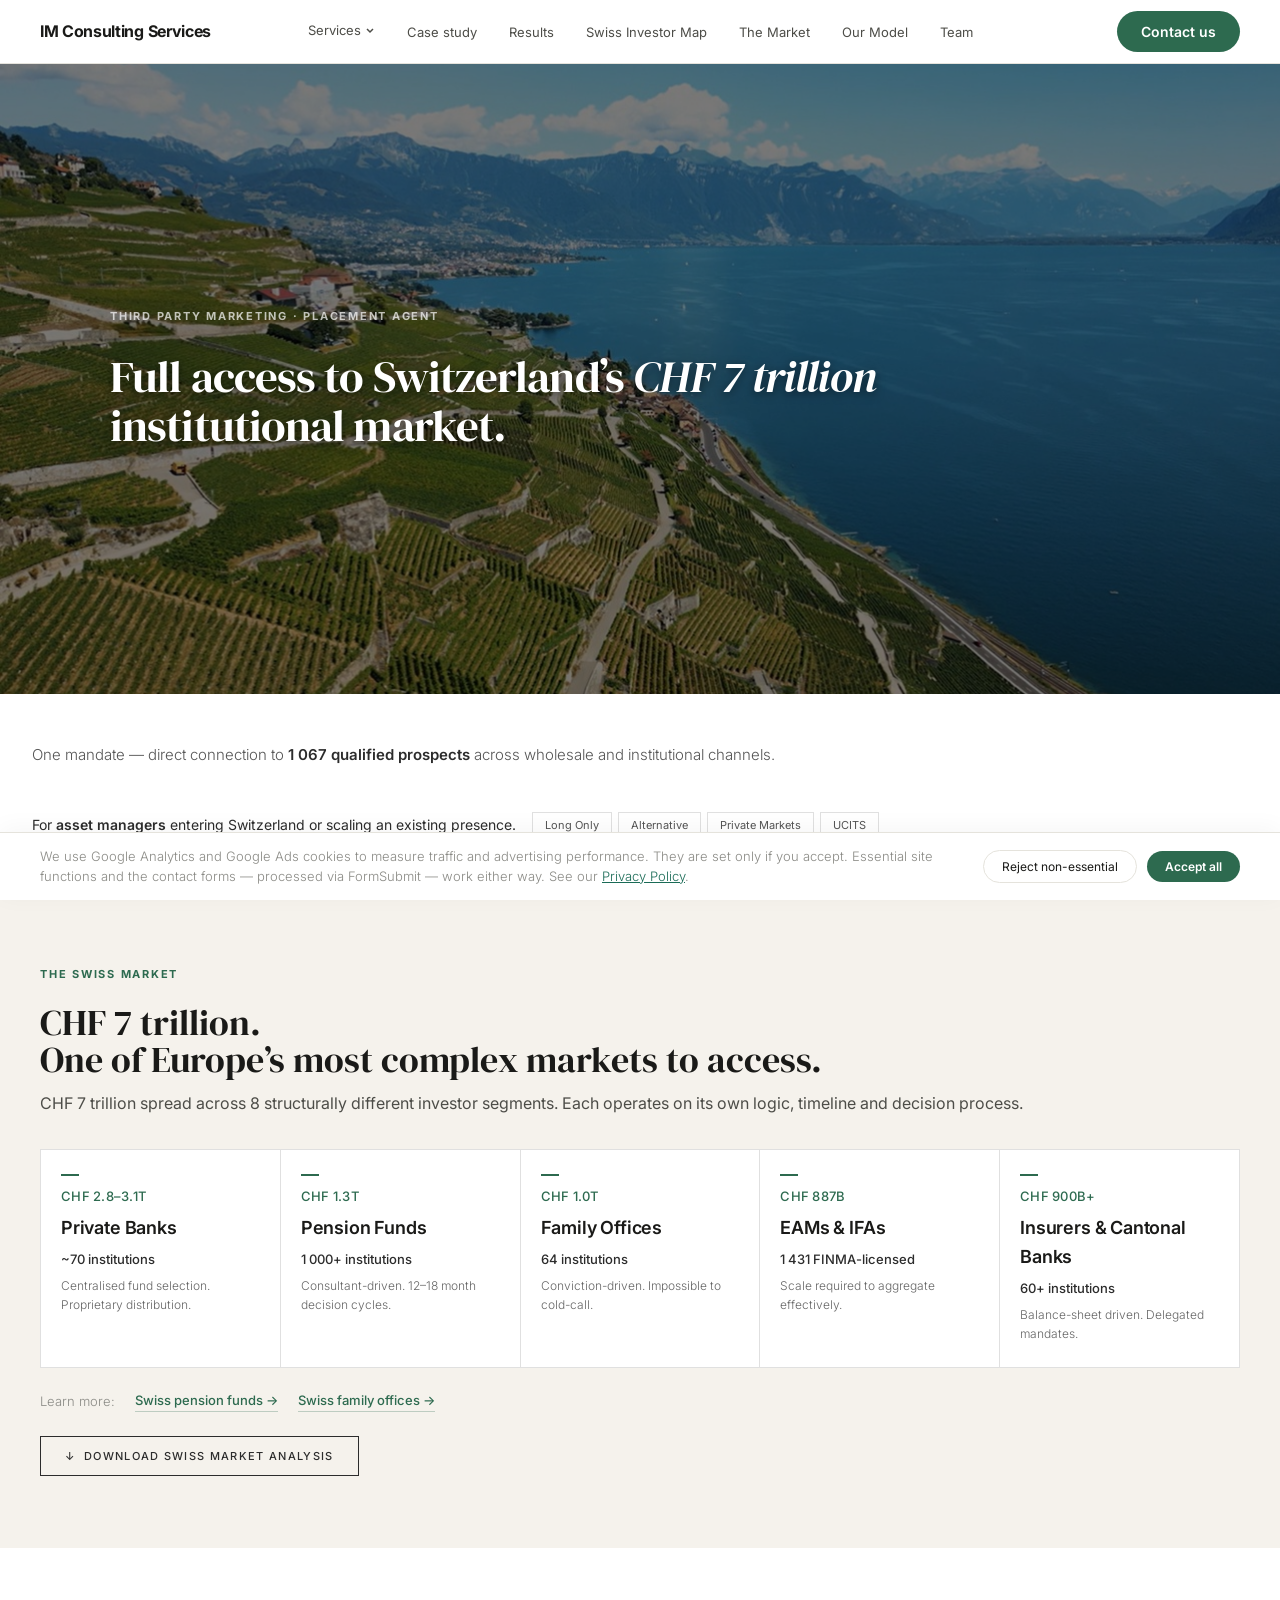
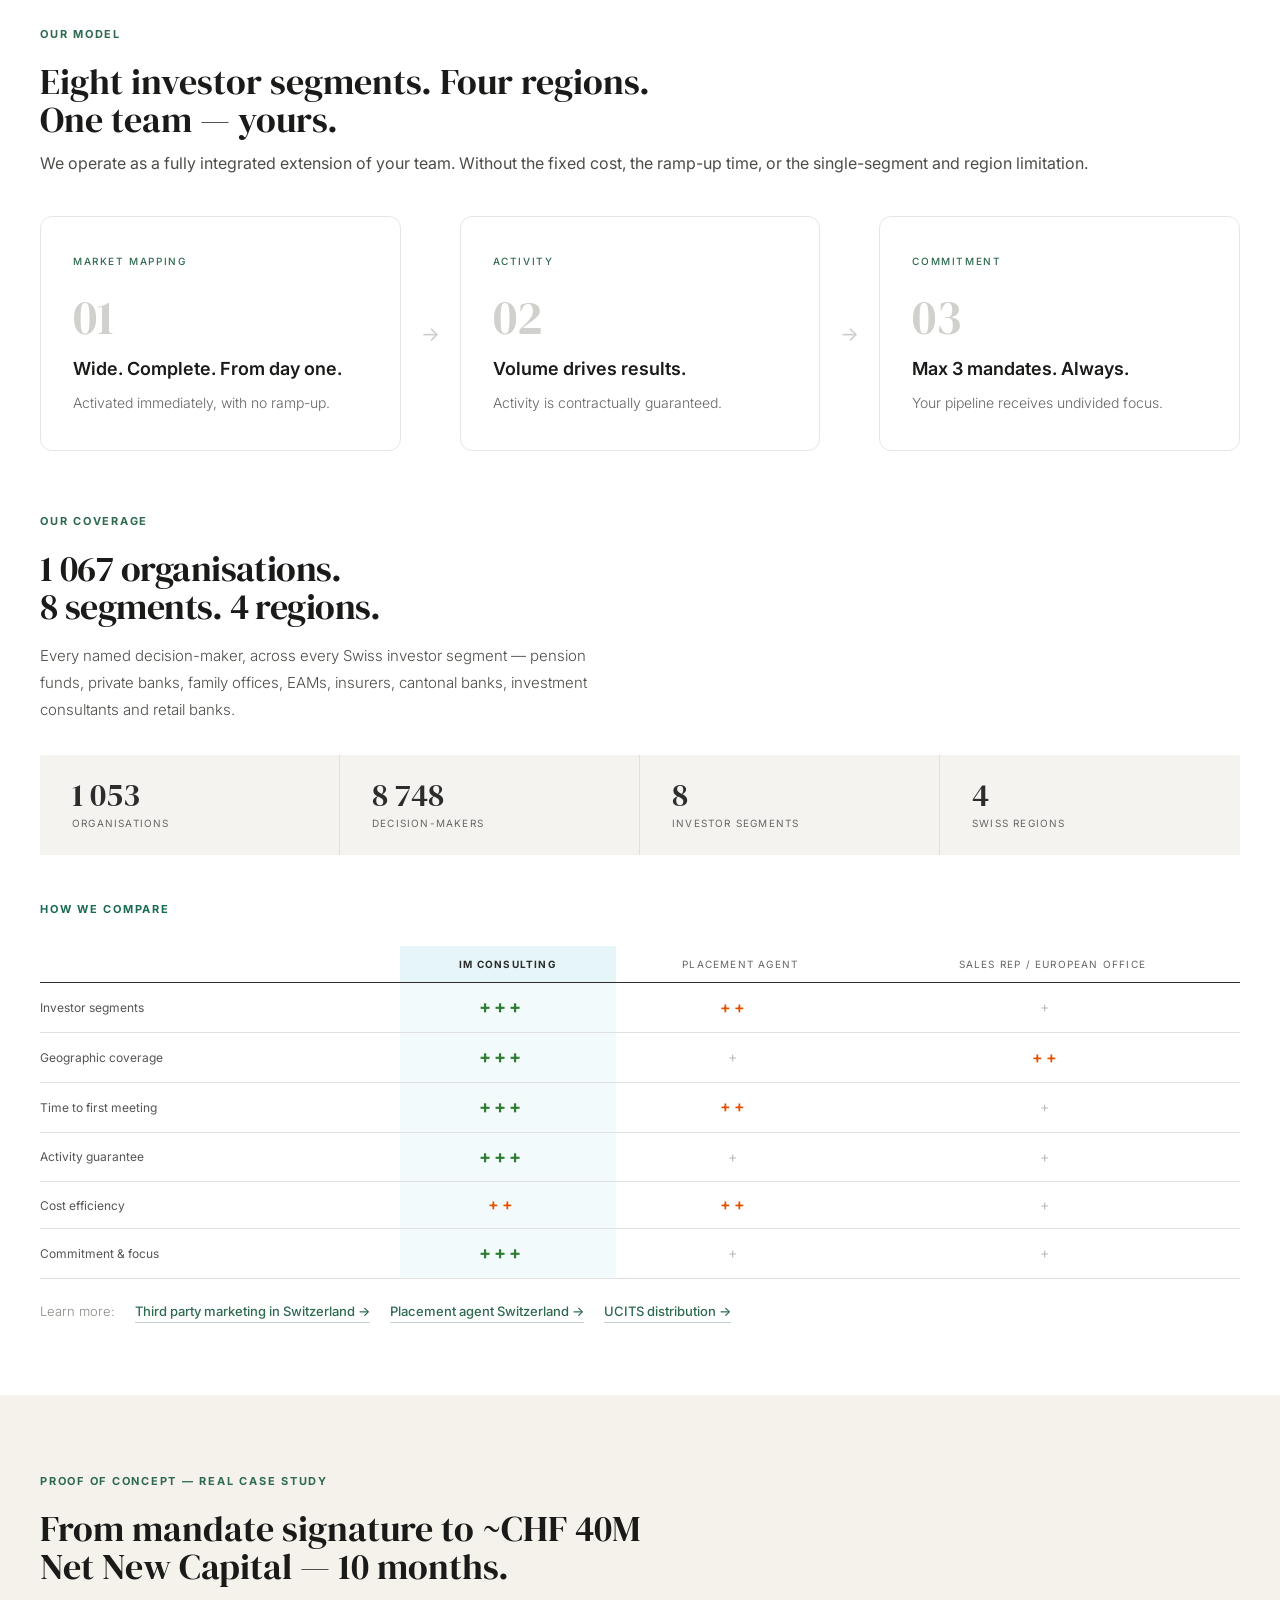
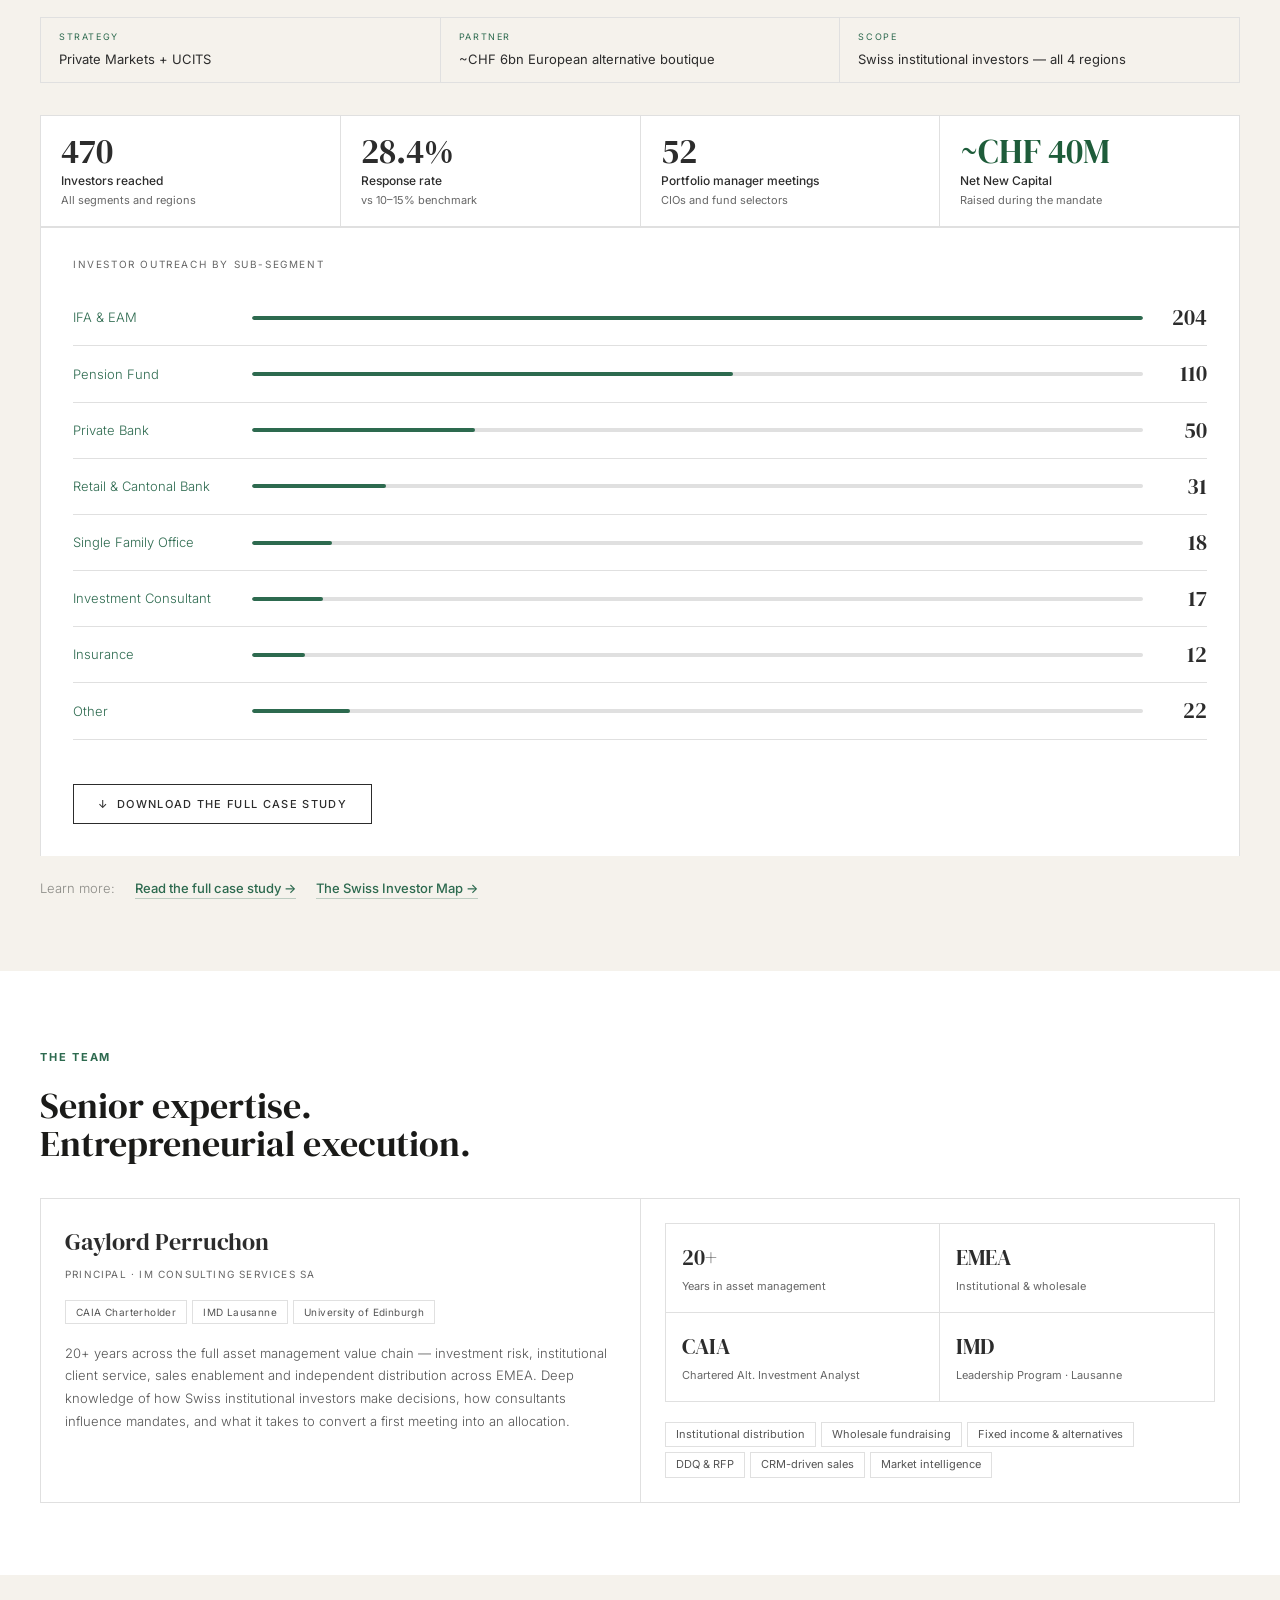
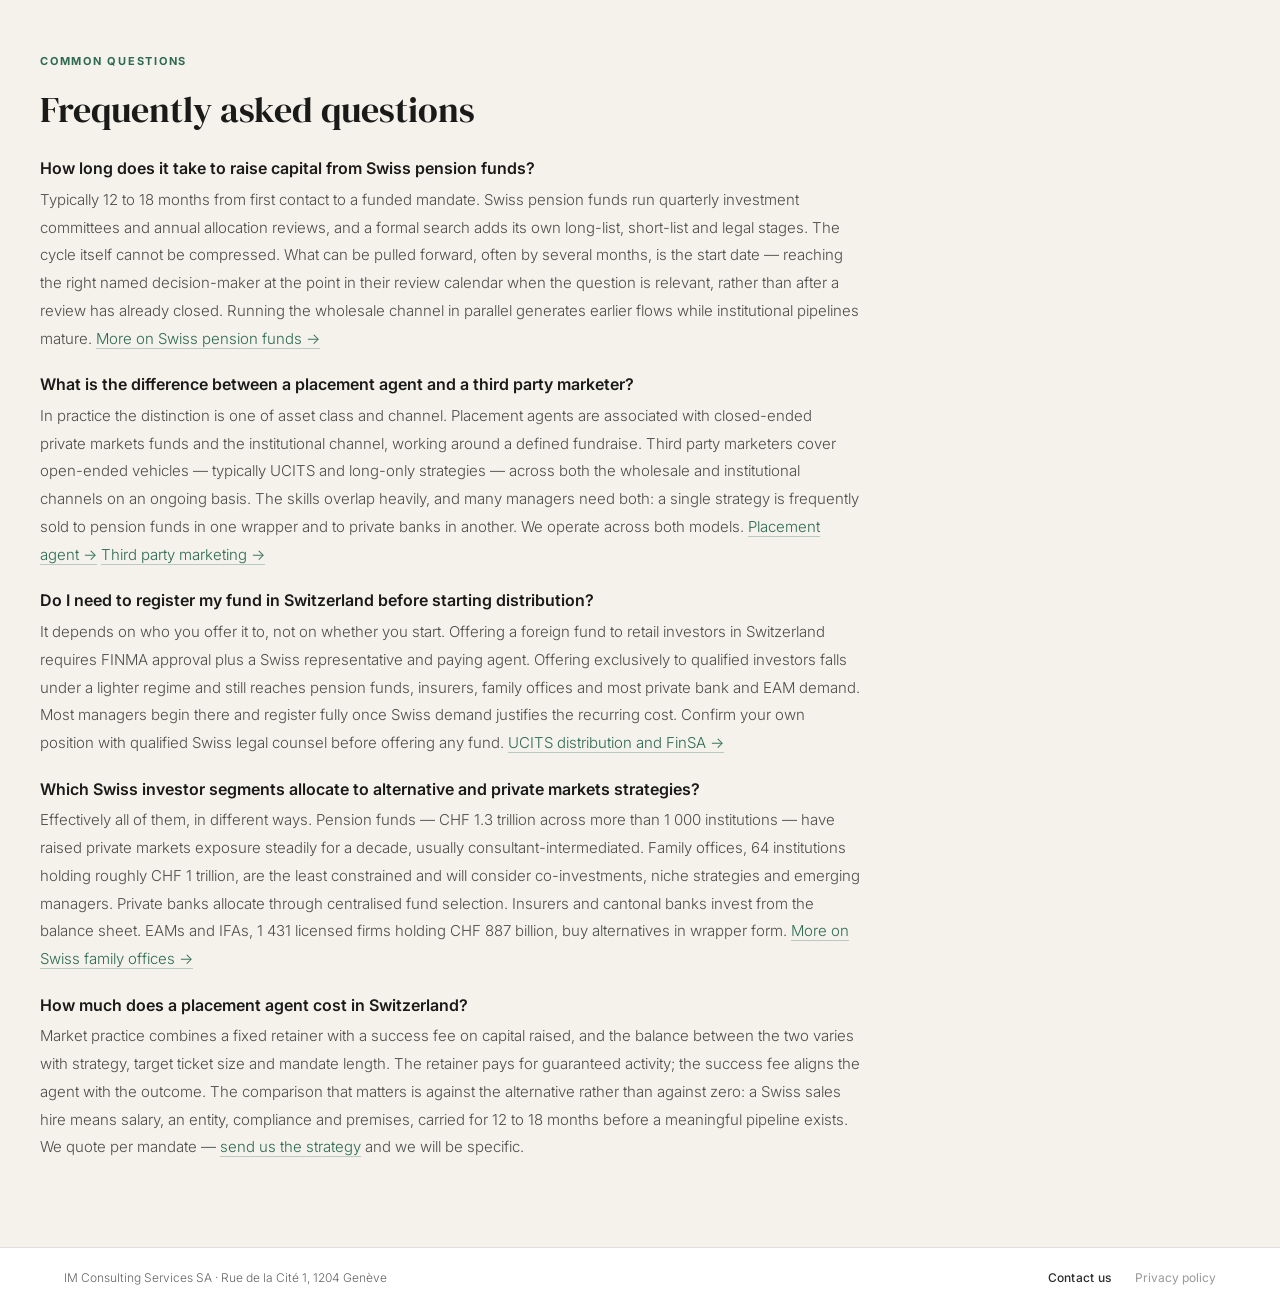
==== commit 9281e4d4: "MODIF" ====
--- a/index.html
+++ b/index.html
@@ -529,7 +529,7 @@
     <button type="button" class="btn-accent btn-sm" id="cookie-accept">Accept all</button>
   </div>
 </div>
-<script src="main.js"></script>
+<script src="main.js?v=2"></script>
 <script src="consent.js"></script>
 </body>
 </html>
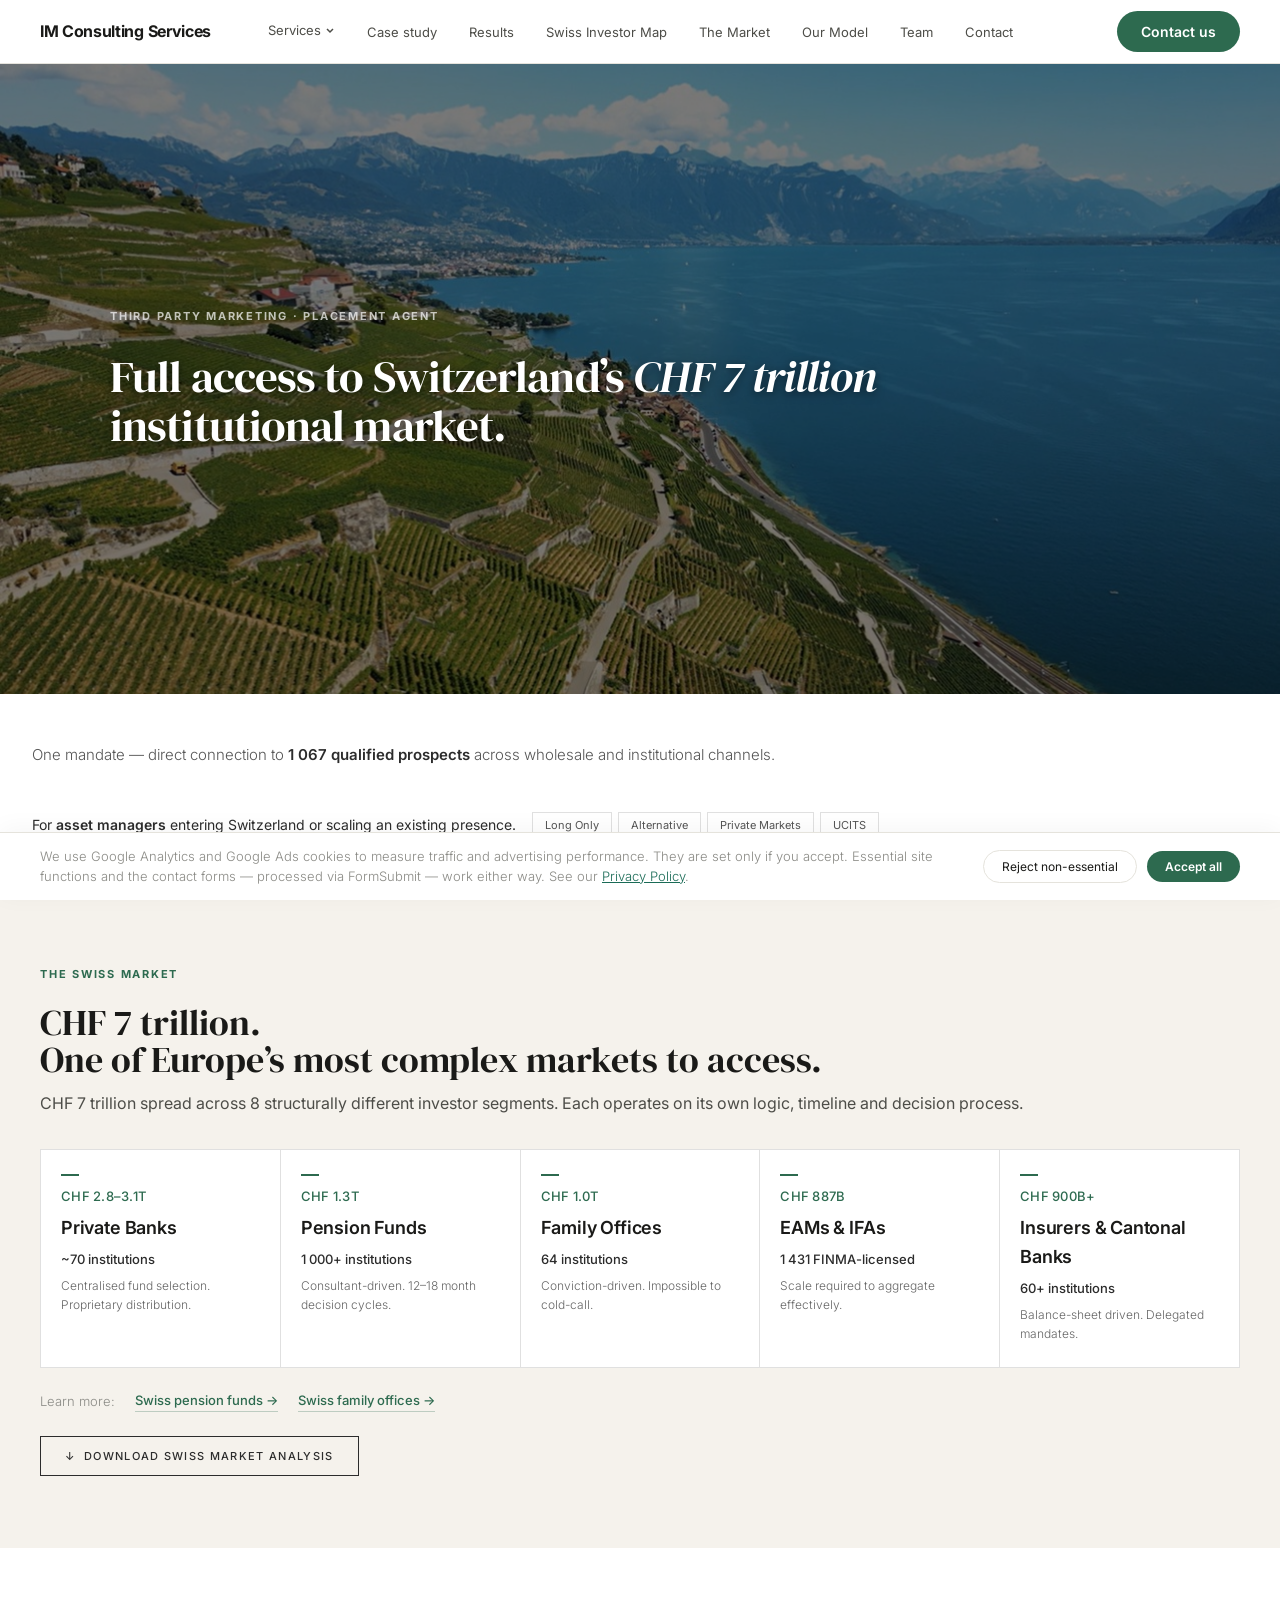
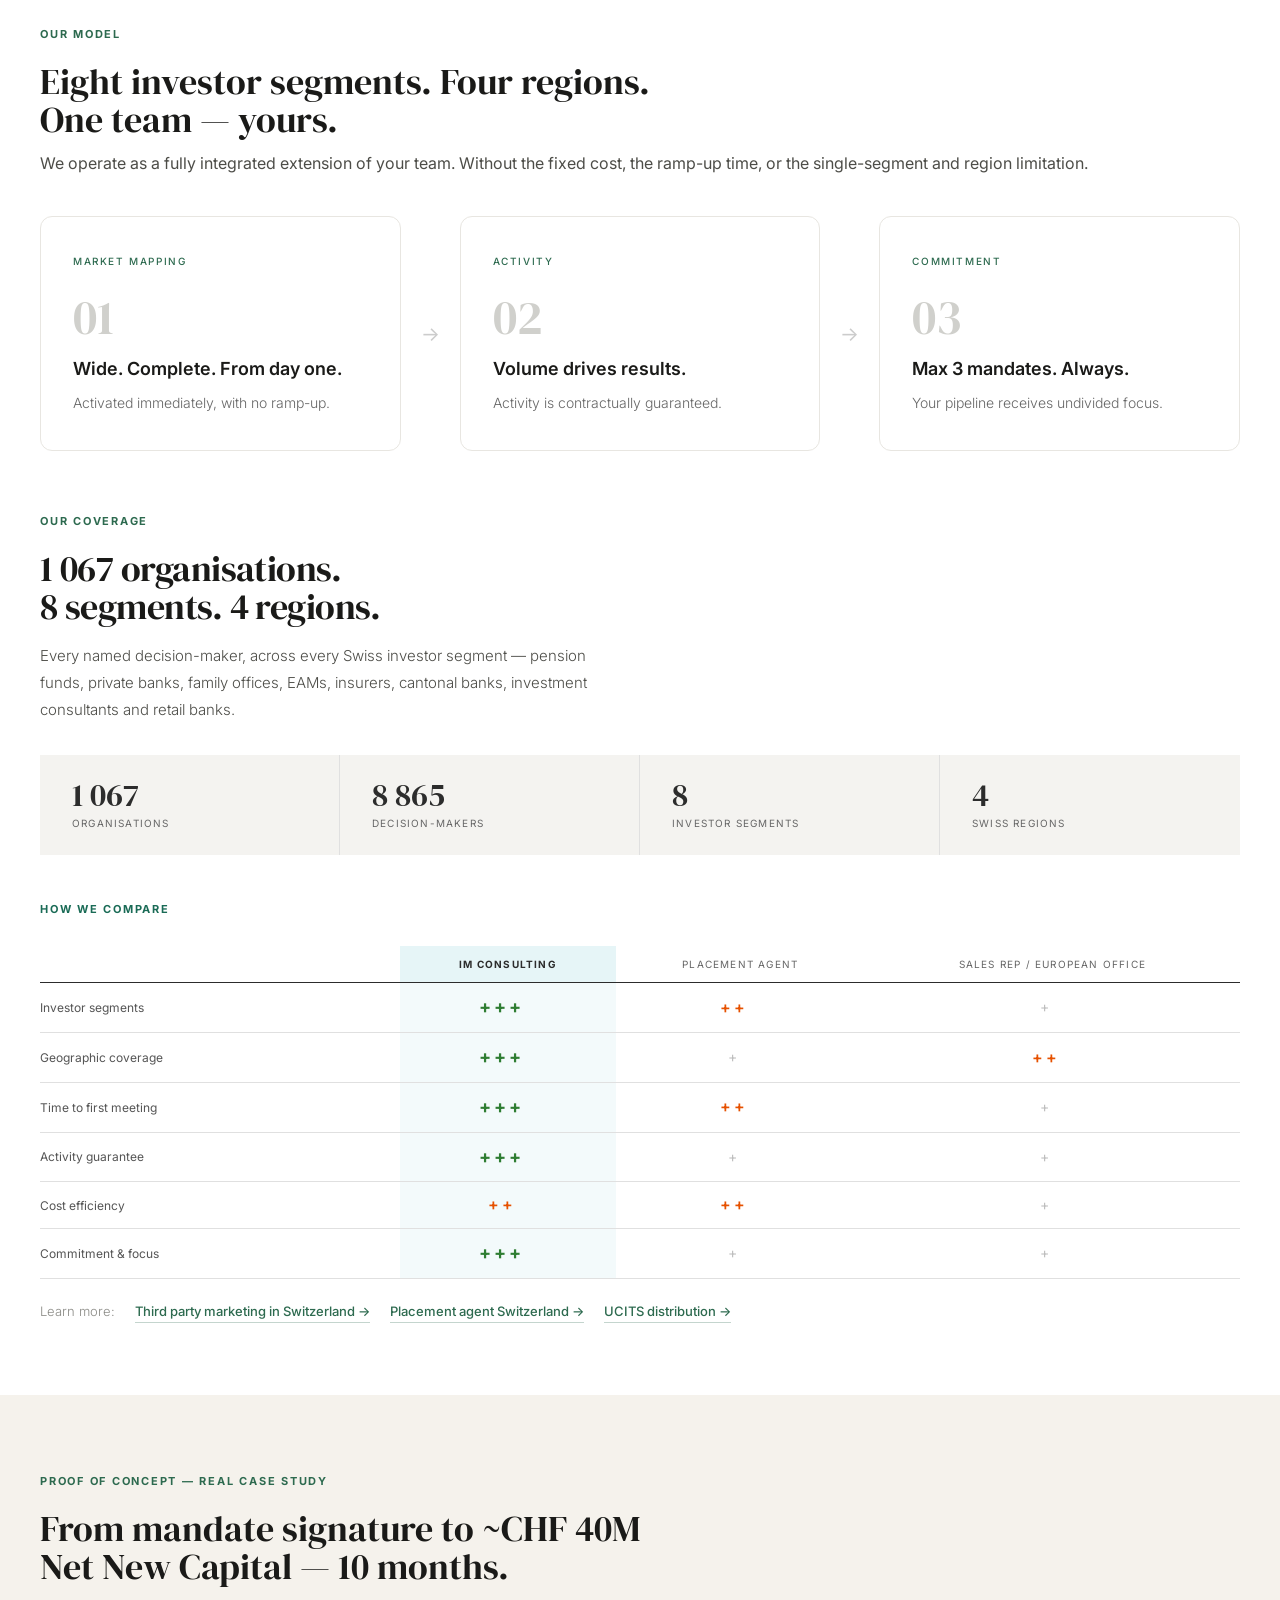
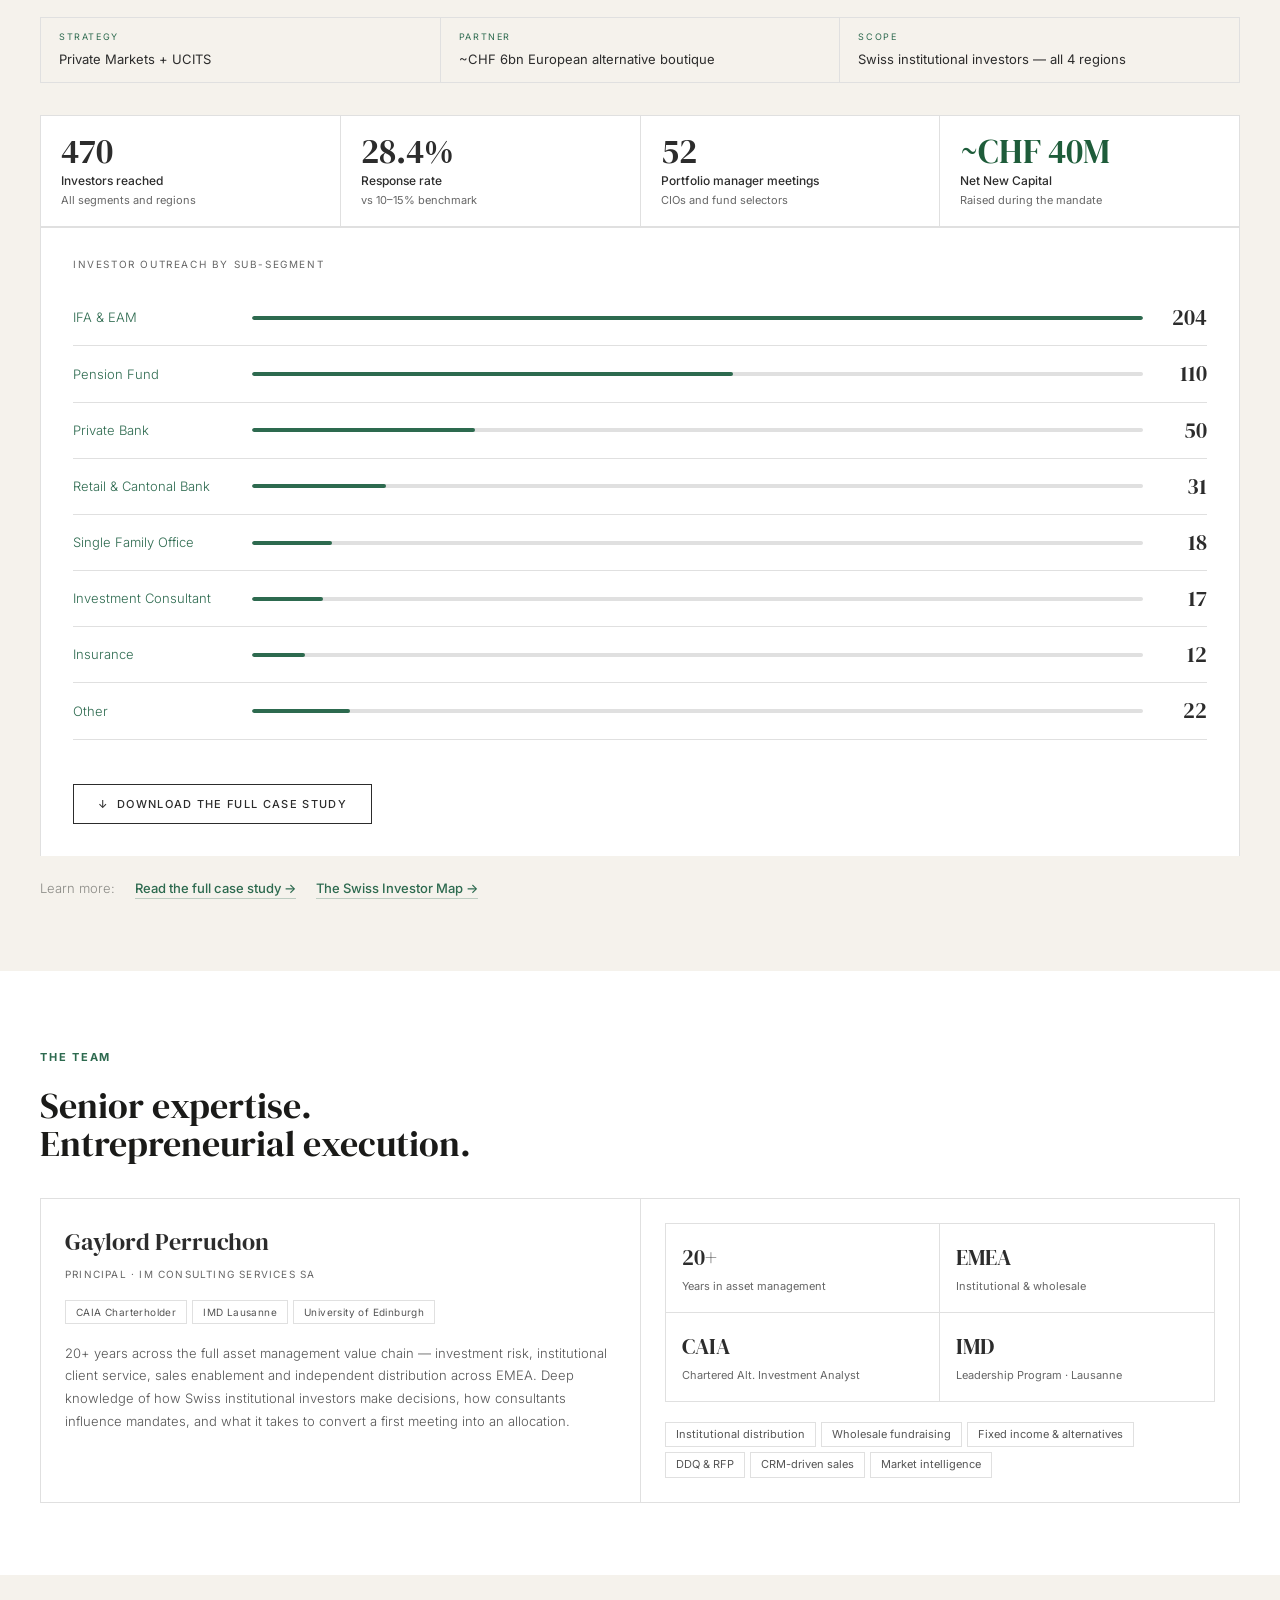
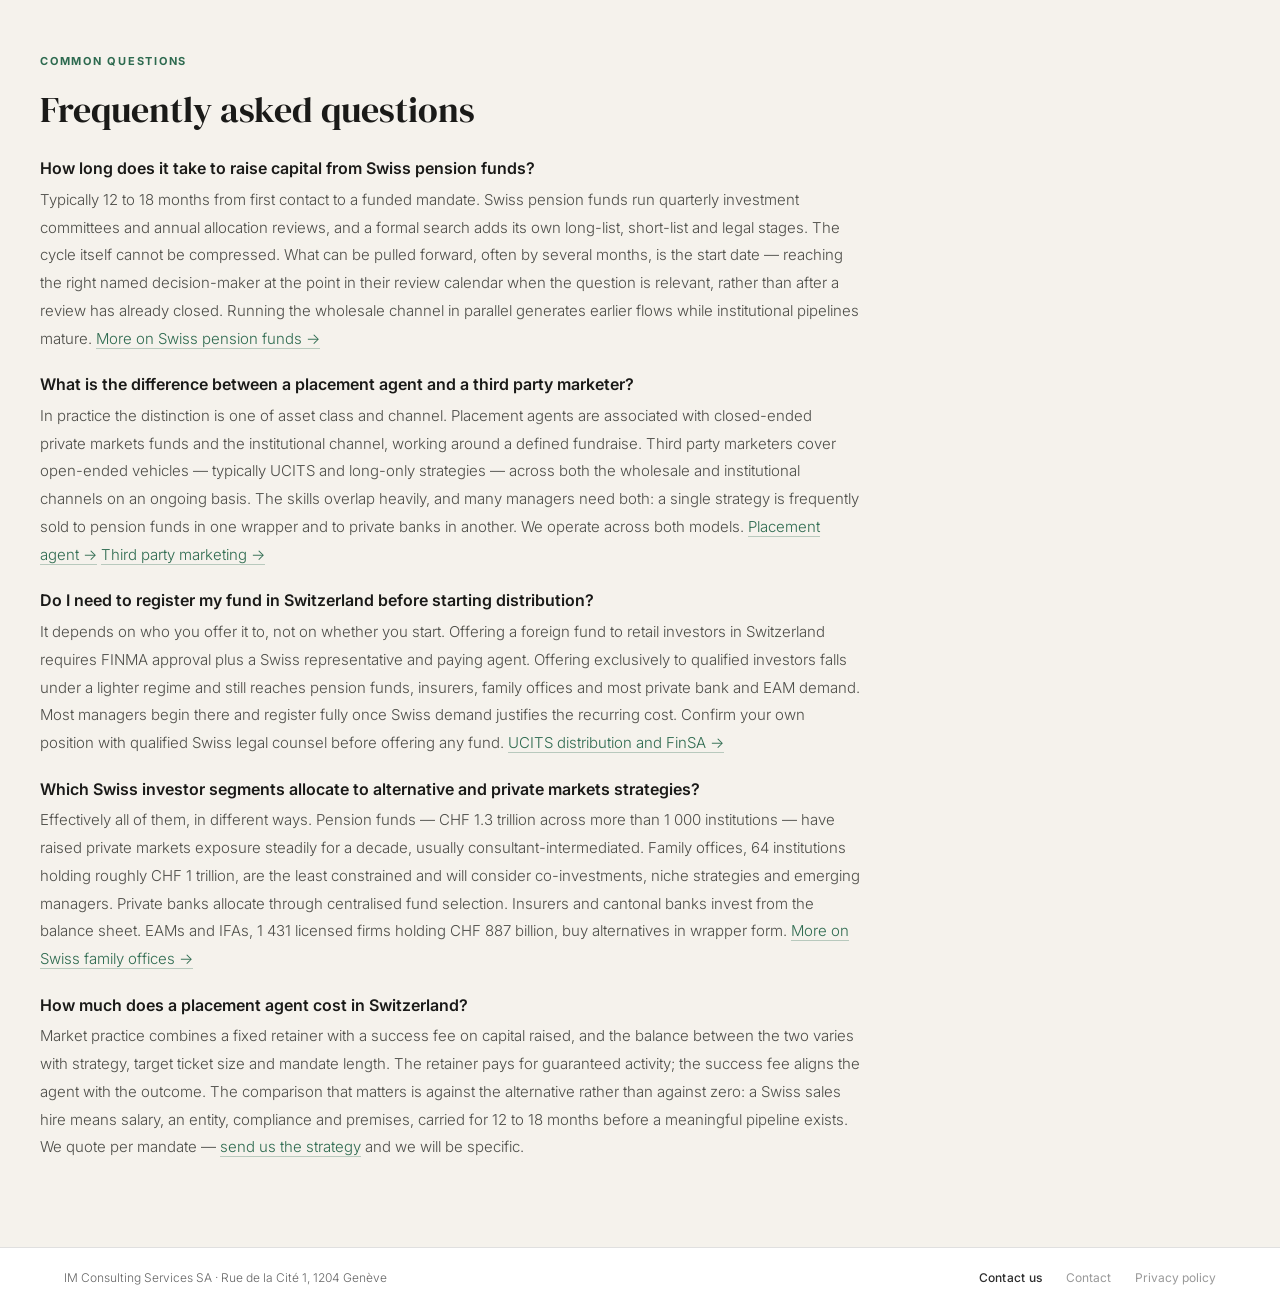
==== commit e95d5061: "SEO quick fixes: homepage title, Contact link in nav and footer - index.html: <title>, og:title and " ====
--- a/index.html
+++ b/index.html
@@ -34,16 +34,16 @@
 <meta charset="UTF-8">
 <meta name="viewport" content="width=device-width, initial-scale=1.0">
 <link rel="icon" type="image/svg+xml" href="data:image/svg+xml,%3Csvg xmlns='http://www.w3.org/2000/svg' viewBox='0 0 100 100'%3E%3Ctext x='50' y='68' font-size='52' fill='%231A1A18' text-anchor='middle' font-family='Inter,Helvetica,Arial,sans-serif' font-weight='500' letter-spacing='-2'%3EIM%3C/text%3E%3C/svg%3E">
-<title>IM Consulting Services | Third Party Marketing Switzerland</title>
+<title>IM Consulting Services | Outsourced Fund Distribution in Switzerland</title>
 <meta name="description" content="Independent placement agent for asset managers entering Switzerland. One mandate. 1 067 qualified prospects across 8 investor segments.">
 <link rel="canonical" href="https://www.im-consultingservices.ch/">
 <meta name="keywords" content="third party marketing Switzerland, placement agent Switzerland, Swiss institutional investors, UCITS distribution Switzerland, outsourced fund distribution, BDaaS, FinSA Art 28">
 <meta property="og:type" content="website">
 <meta property="og:url" content="https://www.im-consultingservices.ch/">
-<meta property="og:title" content="IM Consulting Services | Third Party Marketing Switzerland">
+<meta property="og:title" content="IM Consulting Services | Outsourced Fund Distribution in Switzerland">
 <meta property="og:description" content="Independent placement agent for asset managers entering Switzerland. Direct connection to 1,067 qualified prospects across 8 investor segments and 4 regions.">
 <meta name="twitter:card" content="summary">
-<meta name="twitter:title" content="IM Consulting Services | Third Party Marketing Switzerland">
+<meta name="twitter:title" content="IM Consulting Services | Outsourced Fund Distribution in Switzerland">
 <meta name="twitter:description" content="Independent placement agent for asset managers entering Switzerland. 1,067 organisations. 8,865 named decision-makers.">
 <script type="application/ld+json">
 {
@@ -218,6 +218,7 @@
     <li class="nav-anchor"><a href="#market" class="nav__link">The Market</a></li>
     <li class="nav-anchor"><a href="#coverage" class="nav__link">Our Model</a></li>
     <li class="nav-anchor"><a href="#team" class="nav__link">Team</a></li>
+    <li><a href="/contact.html" class="nav__link">Contact</a></li>
   </ul>
   <div class="nav__controls">
     <button class="btn-accent" onclick="openContactModal()">Contact us</button>
@@ -243,6 +244,7 @@
   <a href="#market" class="nav__link">The Market</a>
   <a href="#coverage" class="nav__link">Our Model</a>
   <a href="#team" class="nav__link">Team</a>
+  <a href="/contact.html" class="nav__link">Contact</a>
 </div>
 
 <!-- ── HERO — VIDEO ────────────────────────────────── -->
@@ -517,6 +519,7 @@
   </span>
   <div class="footer-bar__right">
     <a href="mailto:gp@im-consultingservices.ch" class="footer-contact-link">Contact us</a>
+    <a href="/contact.html" class="footer-bar__link">Contact</a>
     <a href="privacy.html" class="footer-bar__link">Privacy policy</a>
   </div>
 </footer>
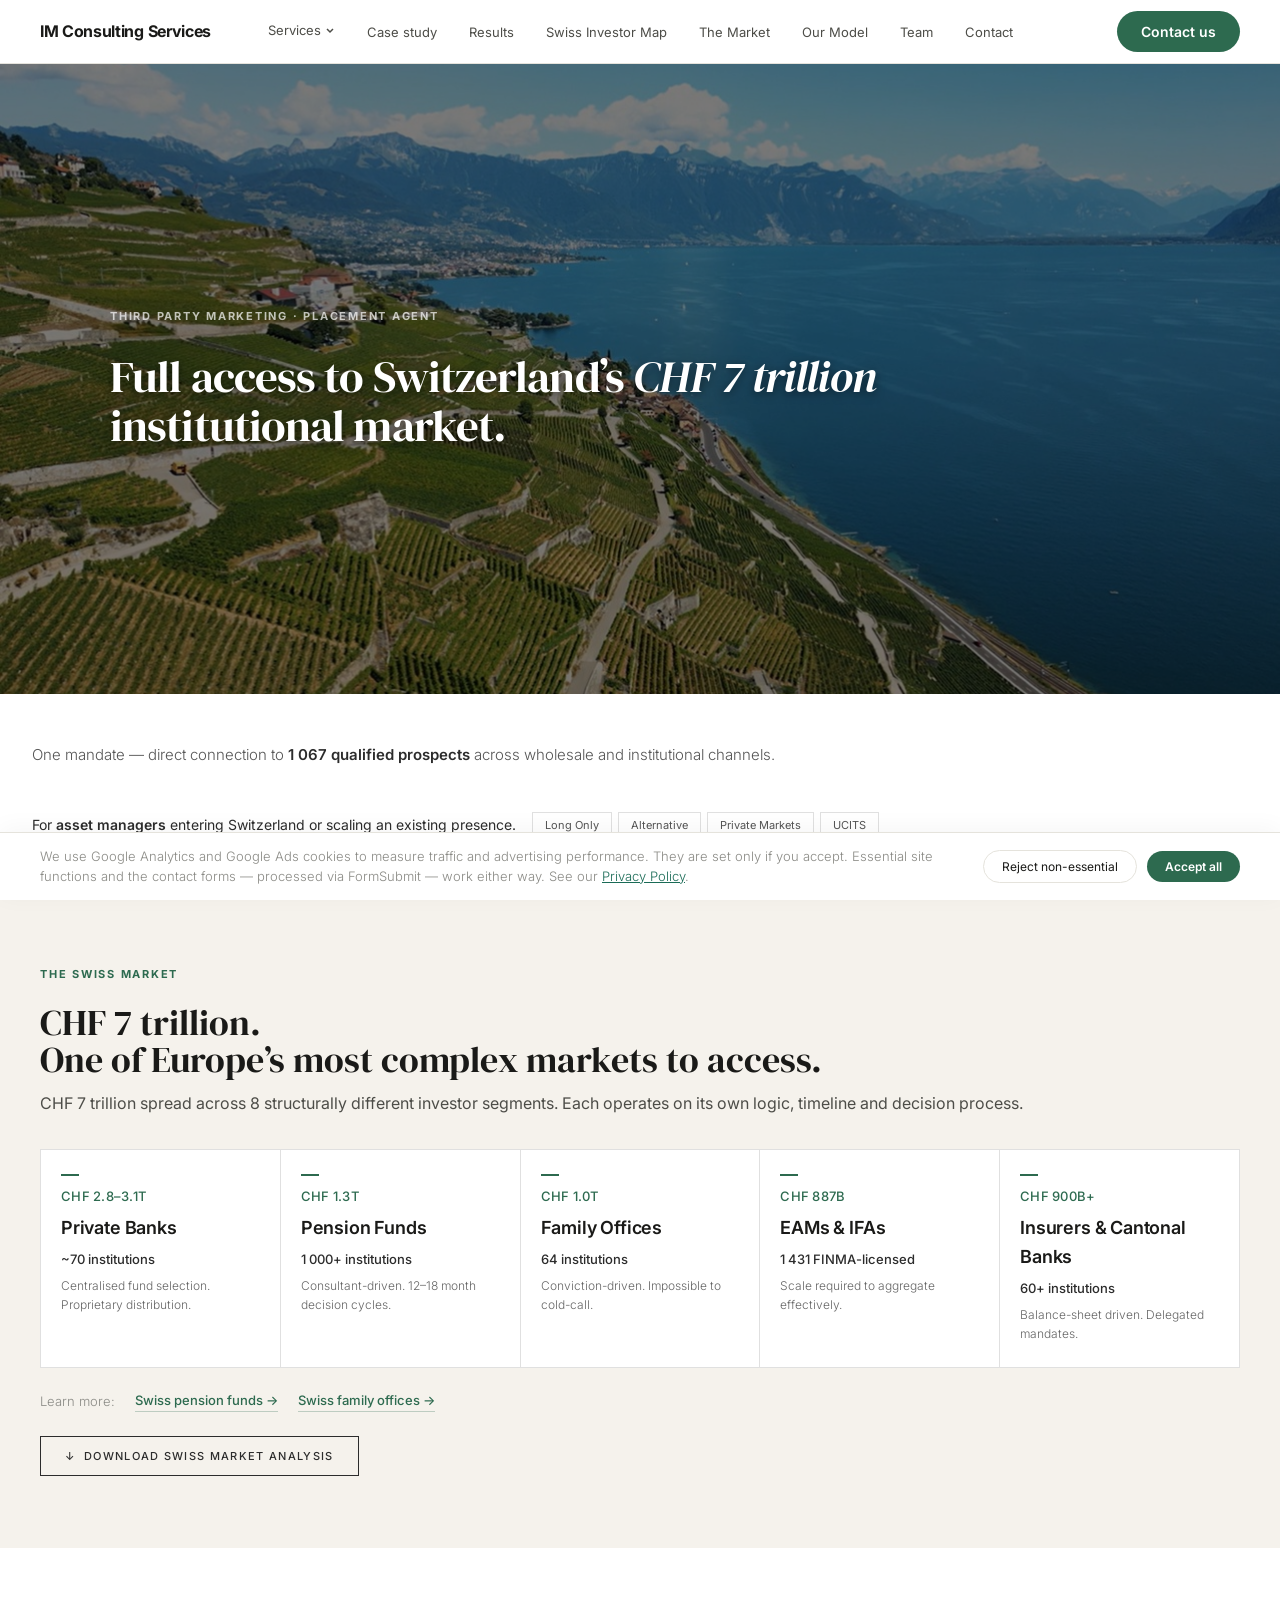
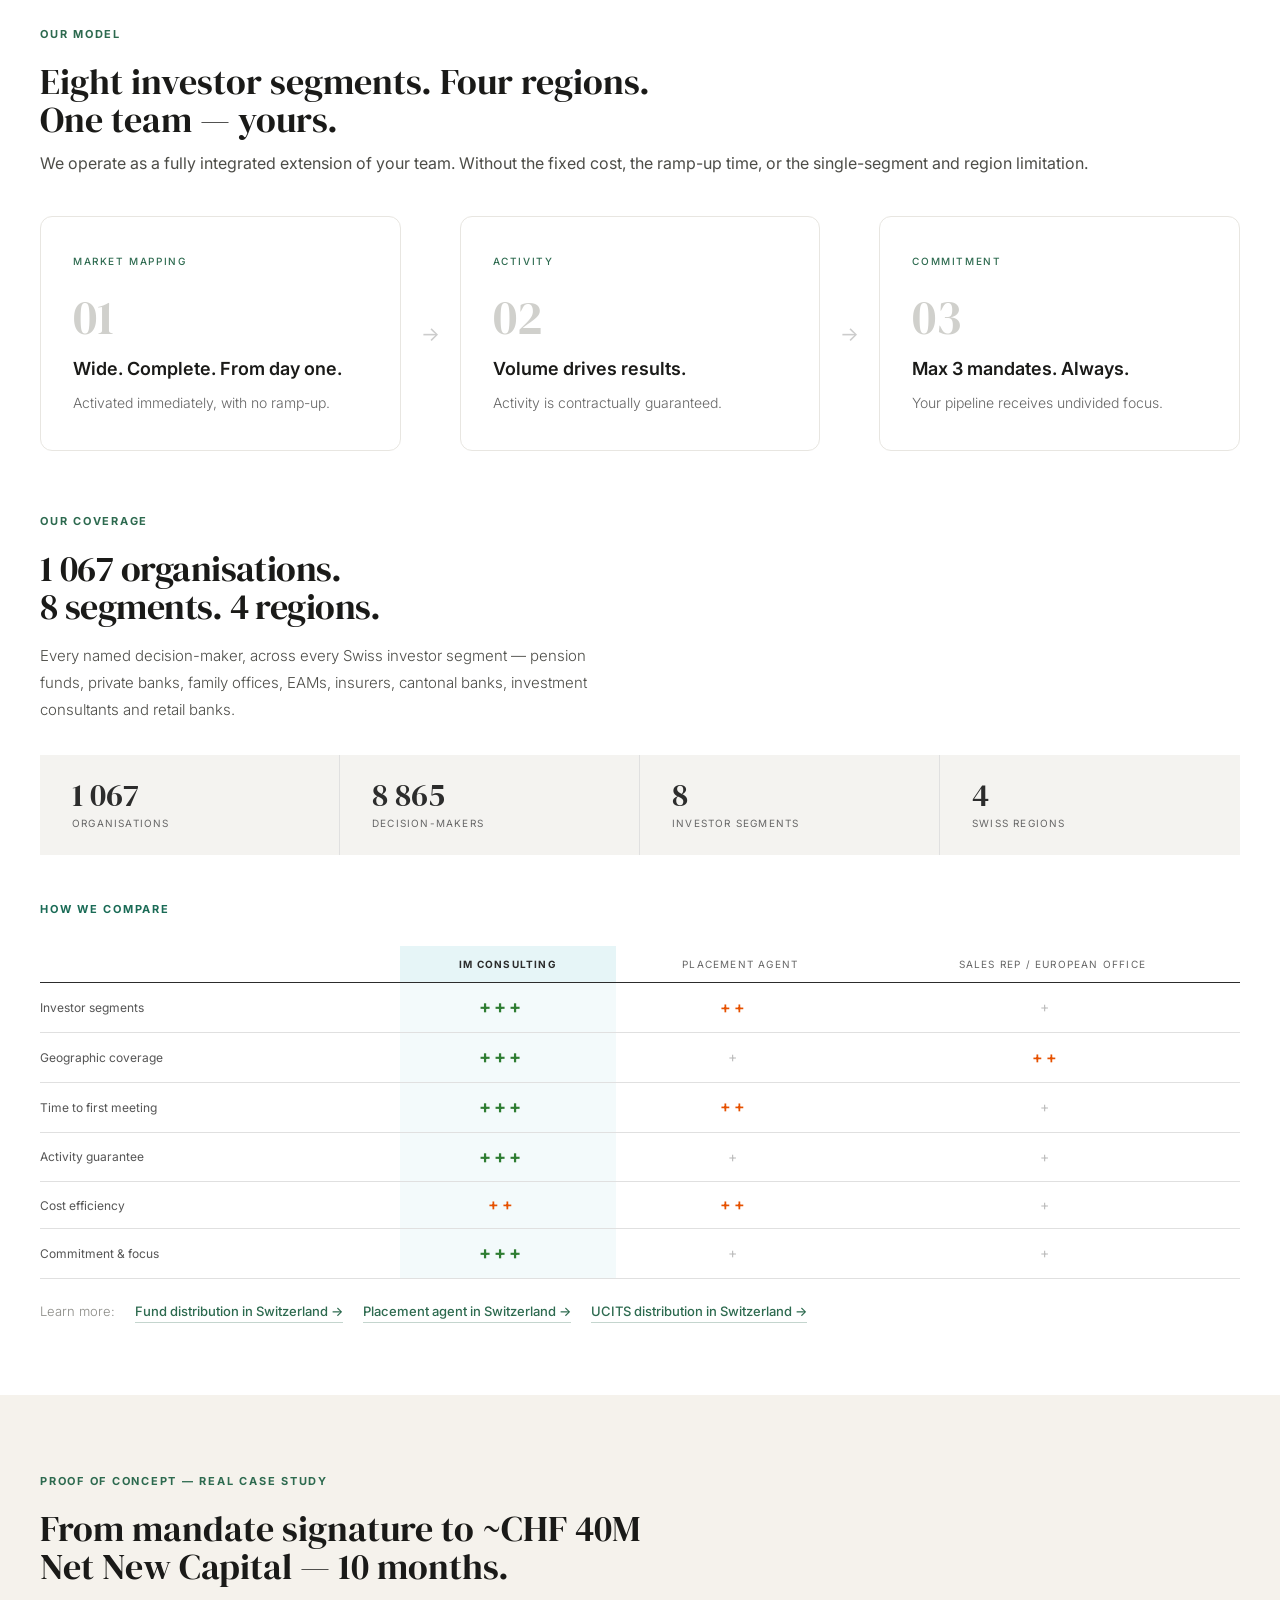
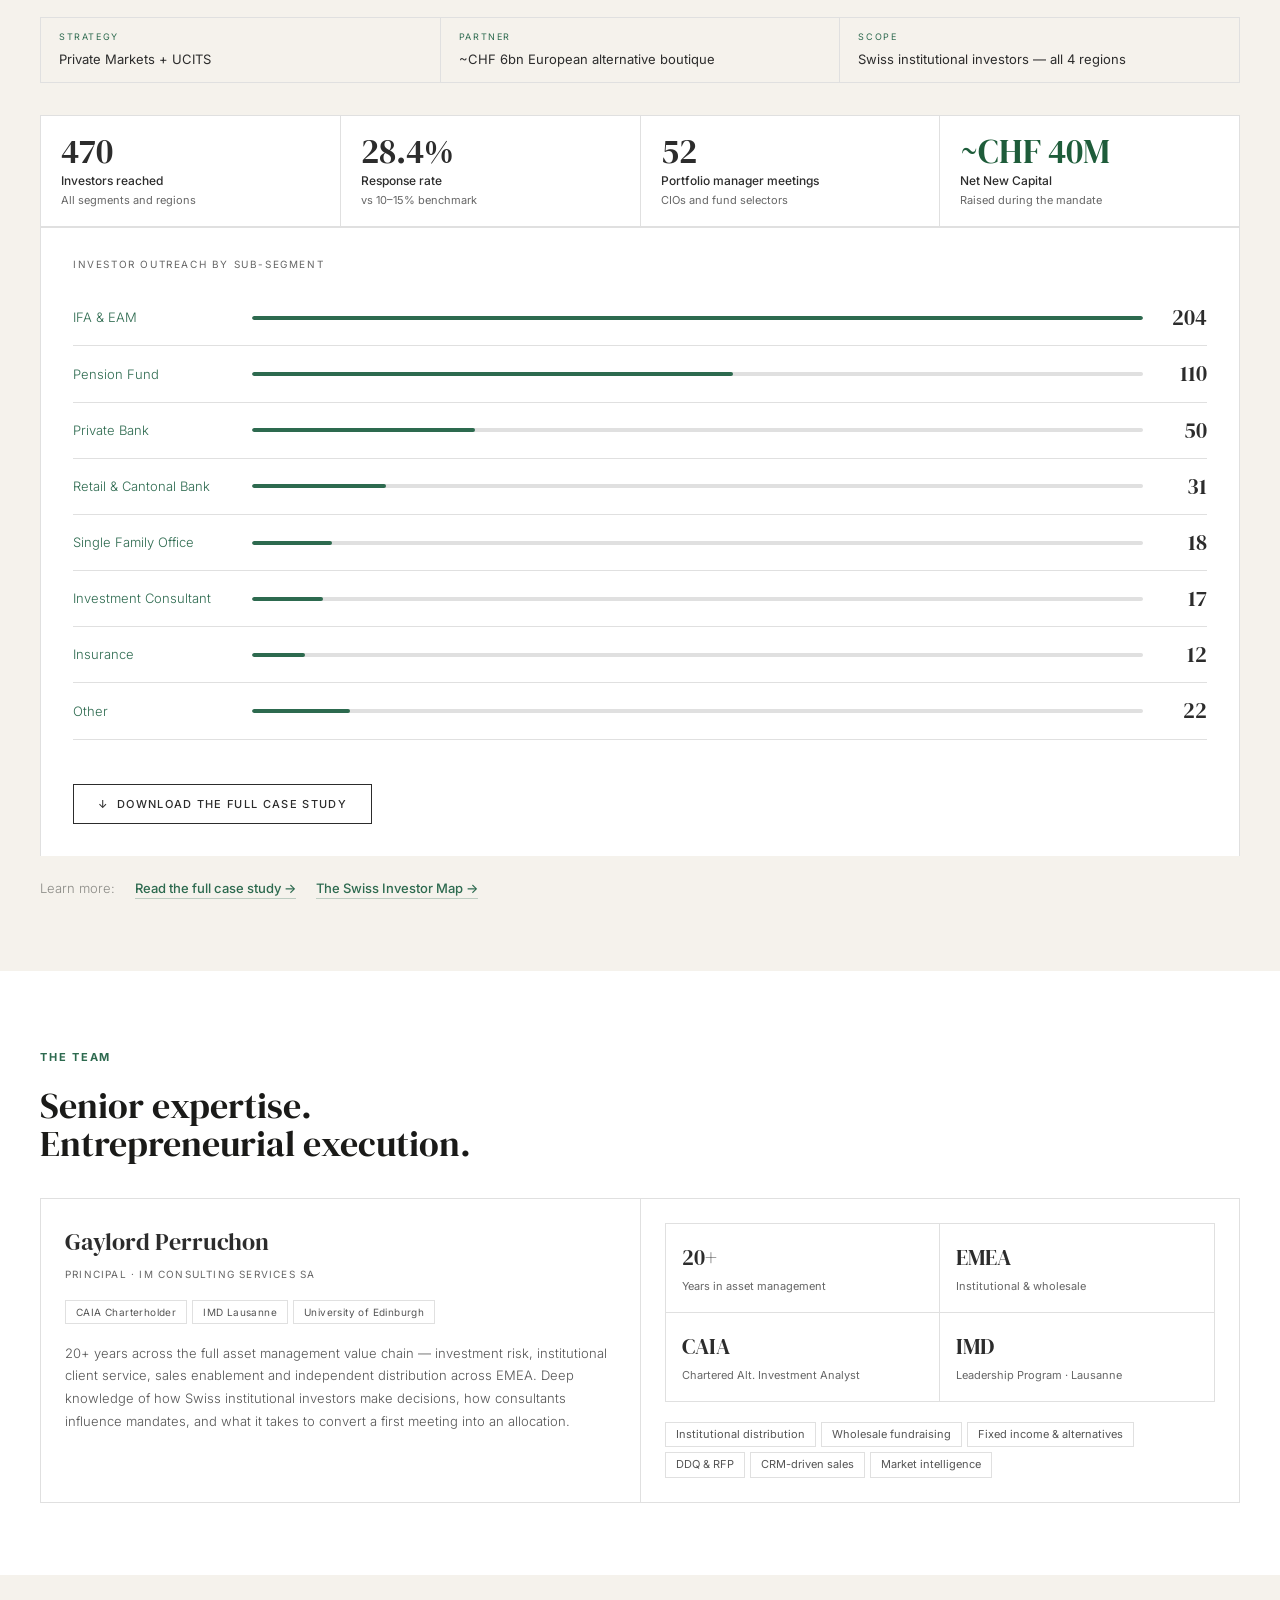
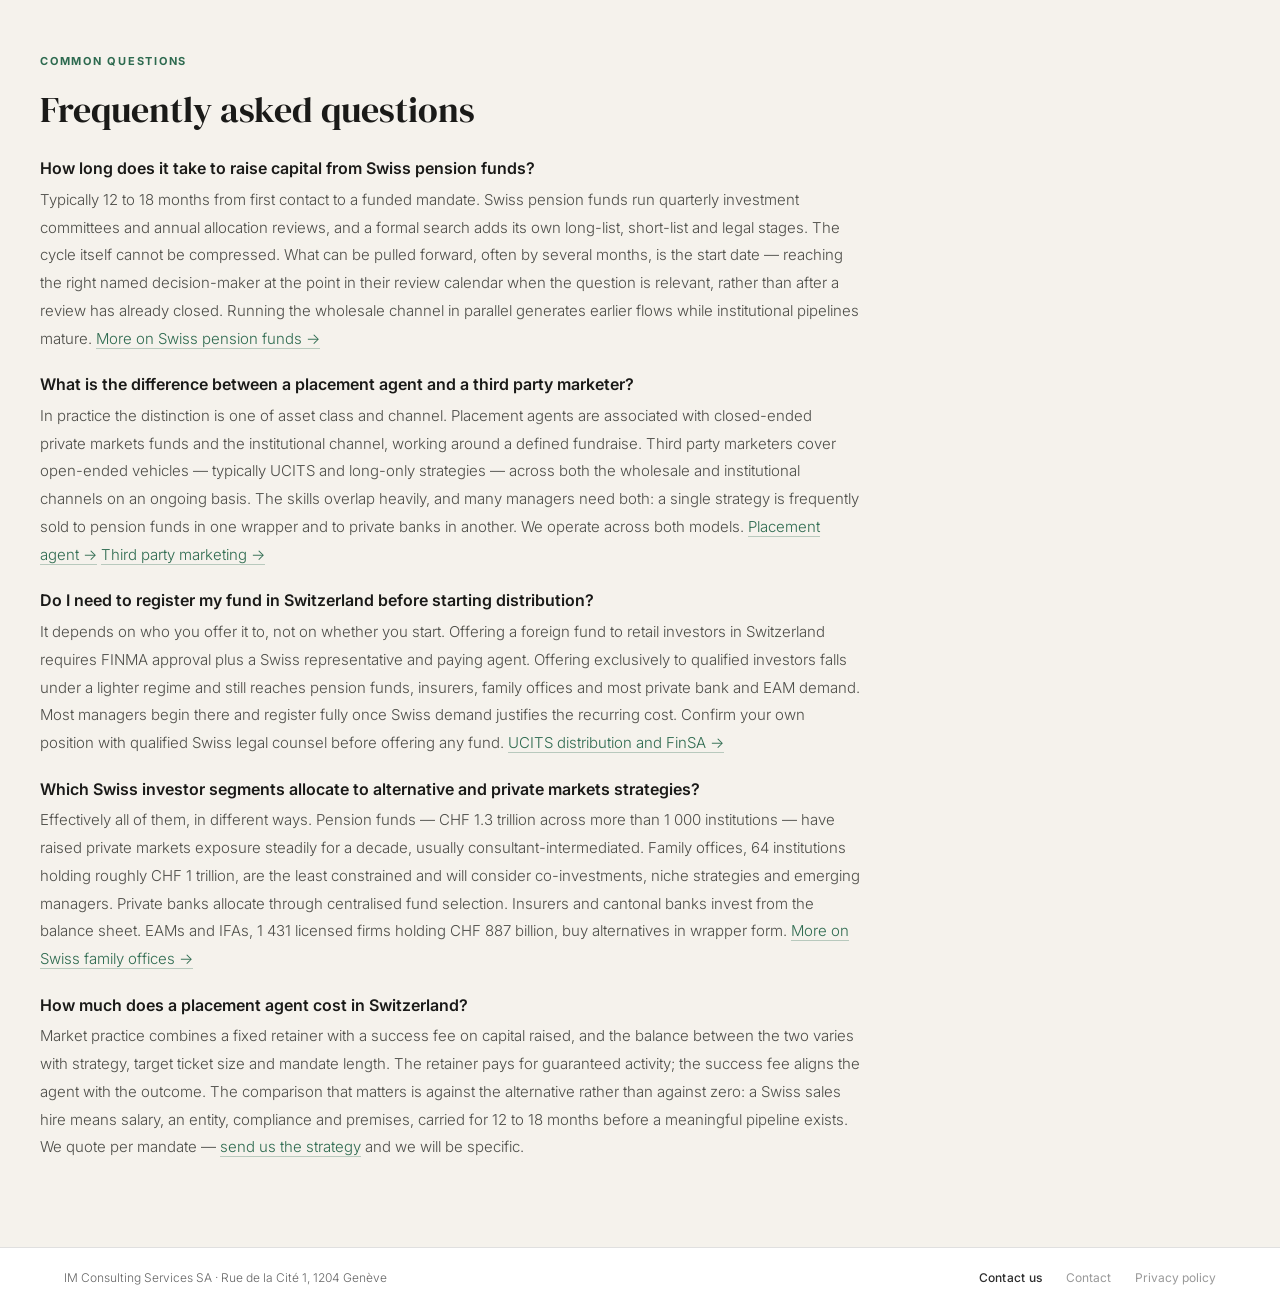
==== commit 0ebe5c61: "SEO keyword mapping: service page titles, content and FAQ - third-party-marketing: target "fund dist" ====
--- a/index.html
+++ b/index.html
@@ -34,7 +34,7 @@
 <meta charset="UTF-8">
 <meta name="viewport" content="width=device-width, initial-scale=1.0">
 <link rel="icon" type="image/svg+xml" href="data:image/svg+xml,%3Csvg xmlns='http://www.w3.org/2000/svg' viewBox='0 0 100 100'%3E%3Ctext x='50' y='68' font-size='52' fill='%231A1A18' text-anchor='middle' font-family='Inter,Helvetica,Arial,sans-serif' font-weight='500' letter-spacing='-2'%3EIM%3C/text%3E%3C/svg%3E">
-<title>IM Consulting Services | Outsourced Fund Distribution in Switzerland</title>
+<title>IM Consulting Services | Fund Distribution in Switzerland</title>
 <meta name="description" content="Independent placement agent for asset managers entering Switzerland. One mandate. 1 067 qualified prospects across 8 investor segments.">
 <link rel="canonical" href="https://www.im-consultingservices.ch/">
 <meta name="keywords" content="third party marketing Switzerland, placement agent Switzerland, Swiss institutional investors, UCITS distribution Switzerland, outsourced fund distribution, BDaaS, FinSA Art 28">
@@ -397,9 +397,9 @@
         </table>
       </div>
       <p class="learn-more fade-up">Learn more:
-        <a href="/third-party-marketing-switzerland.html">Third party marketing in Switzerland &rarr;</a>
-        <a href="/placement-agent-switzerland.html">Placement agent Switzerland &rarr;</a>
-        <a href="/ucits-distribution-switzerland.html">UCITS distribution &rarr;</a>
+        <a href="/third-party-marketing-switzerland.html">Fund distribution in Switzerland &rarr;</a>
+        <a href="/placement-agent-switzerland.html">Placement agent in Switzerland &rarr;</a>
+        <a href="/ucits-distribution-switzerland.html">UCITS distribution in Switzerland &rarr;</a>
       </p>
     </div>
   </div>
